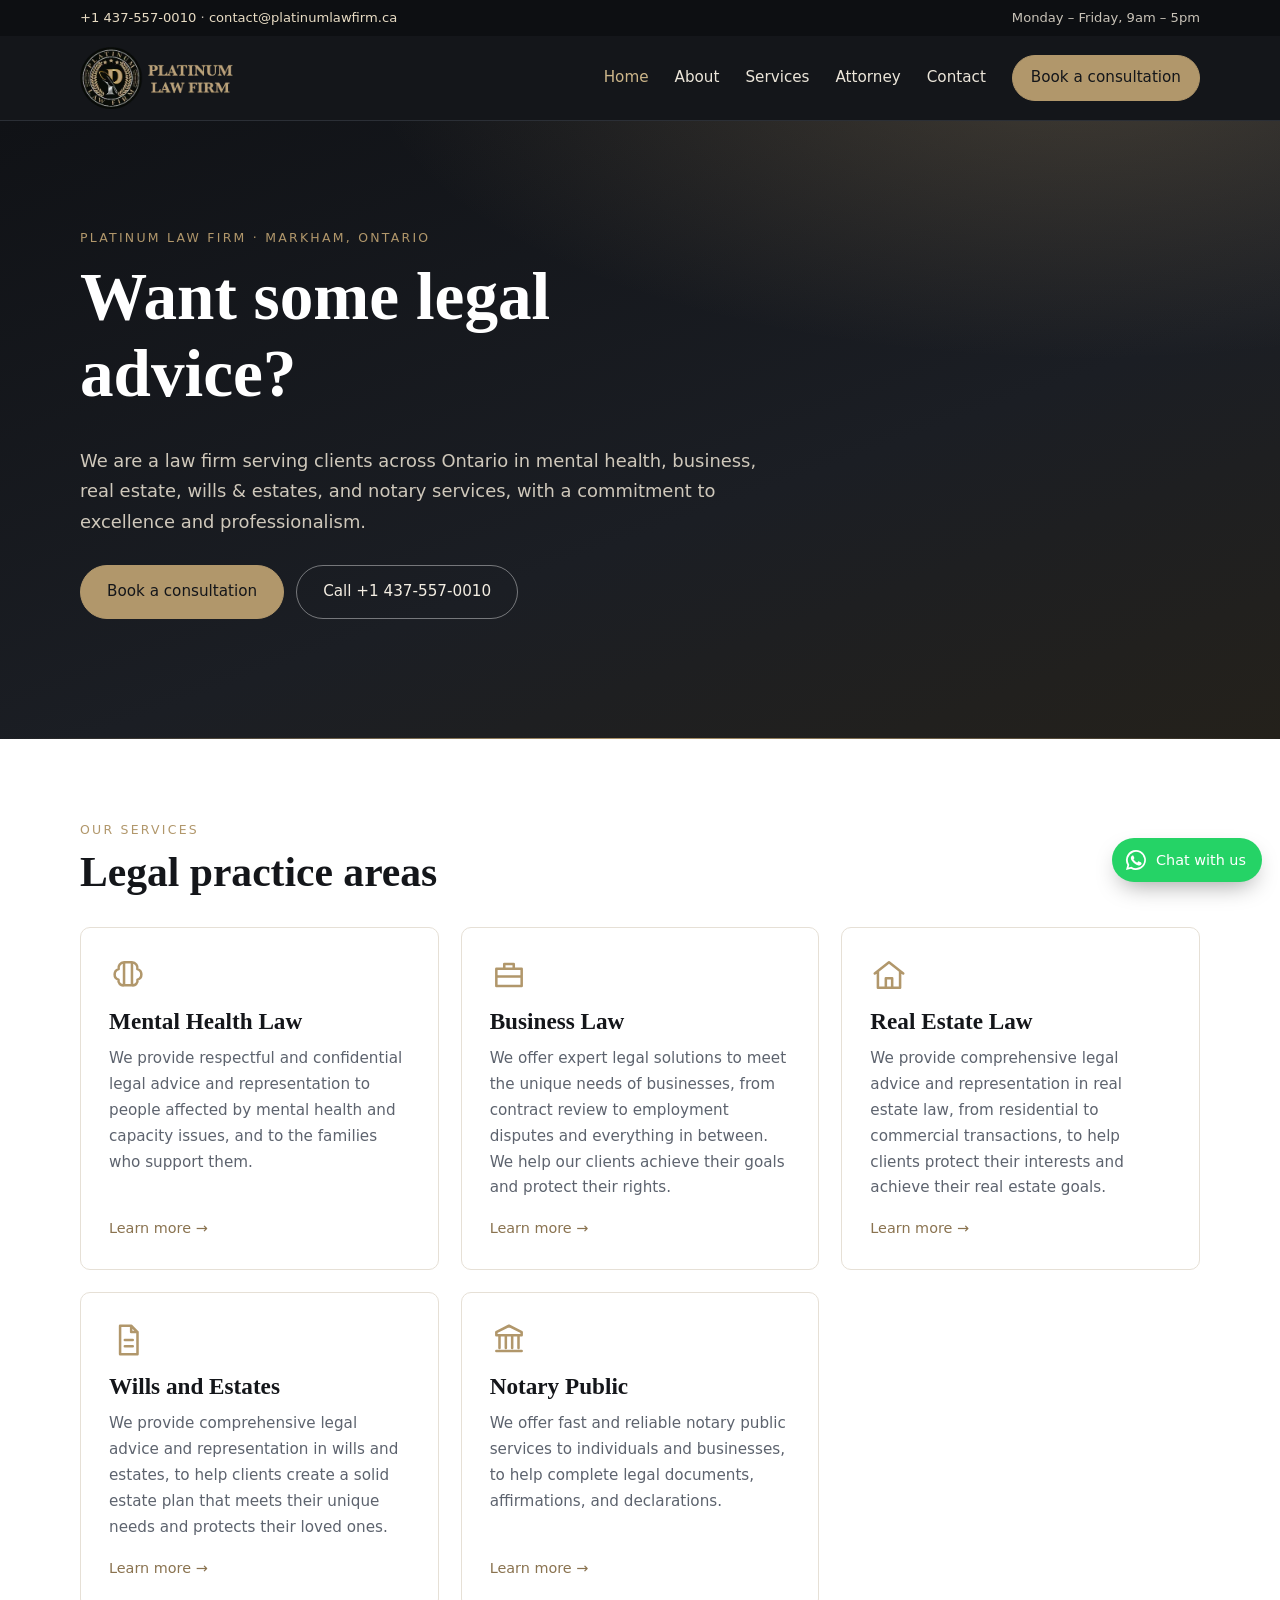
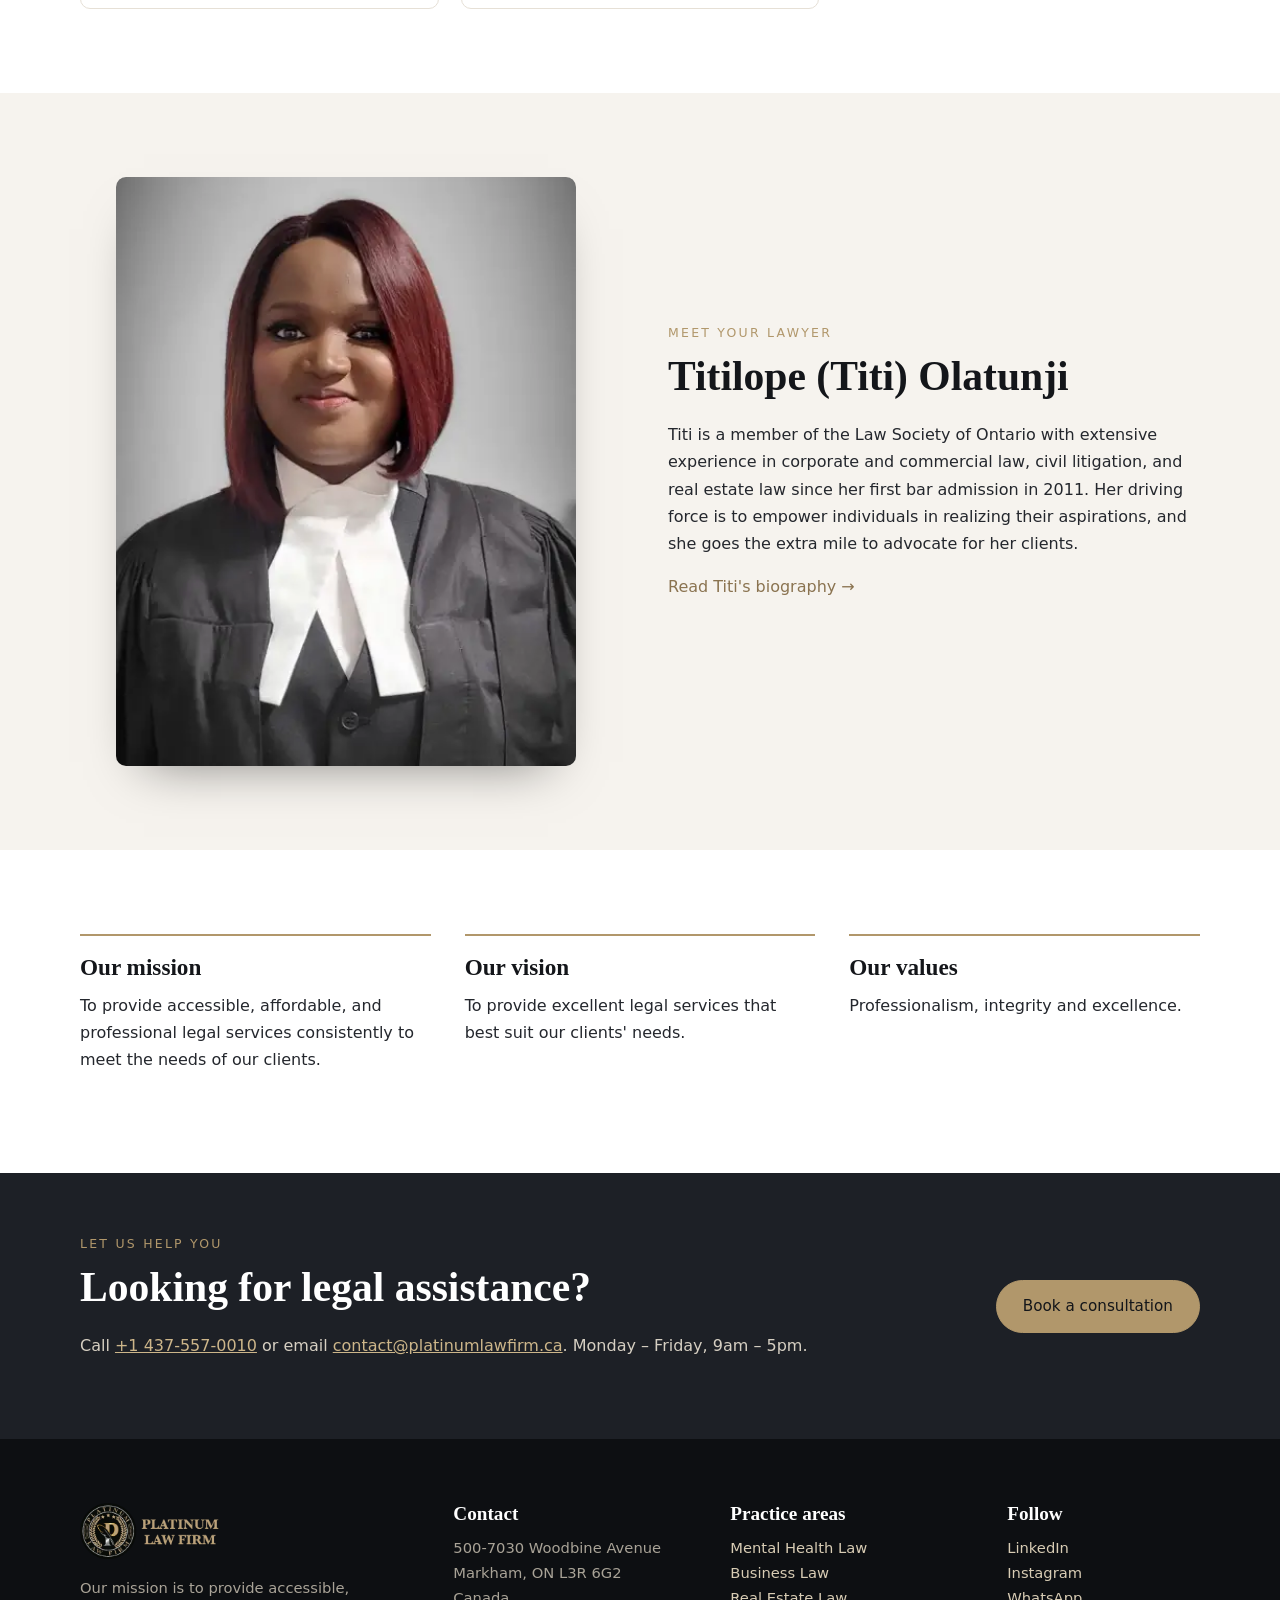
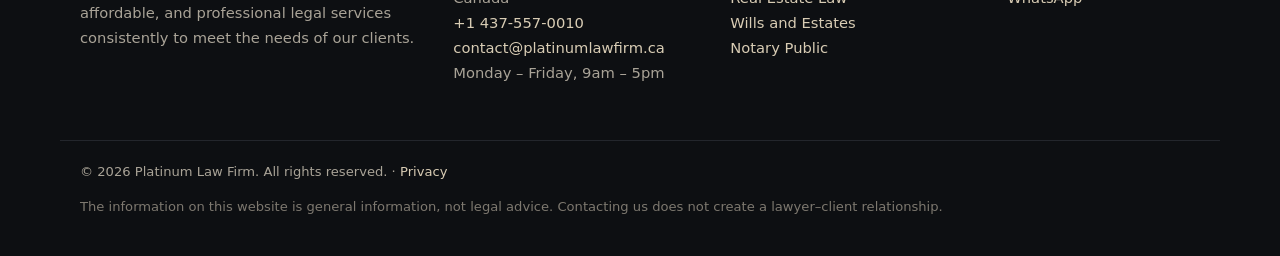
==== index.html @ 1e7d0962 "Update the firm's address to 500-7030 Woodbine Avenue, Markham ON L3R 6G2 Co-Authored-By: Claude Opu" ====
<!doctype html>
<html lang="en">
<head>
<meta charset="utf-8">
<meta name="viewport" content="width=device-width, initial-scale=1">
<meta http-equiv="Content-Security-Policy" content="default-src 'self'; img-src 'self' data:; style-src 'self' https://fonts.googleapis.com; font-src https://fonts.gstatic.com; script-src 'self'; frame-src 'none'; object-src 'none'; base-uri 'self'; form-action 'none'">
<meta name="referrer" content="strict-origin-when-cross-origin">
<title>Platinum Law Firm | Lawyers in Markham, Ontario</title>
<meta name="description" content="Platinum Law Firm in Markham, Ontario: mental health, business, real estate, wills and estates, and notary public services. Book a consultation.">
<link rel="canonical" href="https://www.platinumlawfirm.ca/">
<meta property="og:title" content="Platinum Law Firm | Lawyers in Markham, Ontario">
<meta property="og:description" content="Platinum Law Firm in Markham, Ontario: mental health, business, real estate, wills and estates, and notary public services. Book a consultation.">
<meta property="og:type" content="website">
<meta property="og:url" content="https://www.platinumlawfirm.ca/">
<link rel="icon" href="/assets/img/icon.png">
<link rel="preconnect" href="https://fonts.googleapis.com">
<link rel="preconnect" href="https://fonts.gstatic.com" crossorigin>
<link rel="stylesheet" href="https://fonts.googleapis.com/css2?family=Cormorant+Garamond:wght@500;600&family=Poppins:wght@300;400;500;600&display=swap">
<link rel="stylesheet" href="/css/styles.css">
<script type="application/ld+json">{"@context":"https://schema.org","@type":"LegalService","name":"Platinum Law Firm","url":"https://www.platinumlawfirm.ca/","telephone":"+14375570010","email":"contact@platinumlawfirm.ca","address":{"@type":"PostalAddress","streetAddress":"500-7030 Woodbine Avenue","addressLocality":"Markham","addressRegion":"ON","postalCode":"L3R 6G2","addressCountry":"CA"},"openingHours":"Mo-Fr 09:00-17:00","areaServed":"Ontario"}</script>
</head>
<body>
<a class="skip" href="#main">Skip to content</a>
<div class="topbar"><div class="wrap">
  <span><a href="tel:+14375570010">+1 437-557-0010</a> · <a href="mailto:contact@platinumlawfirm.ca">contact@platinumlawfirm.ca</a></span>
  <span class="hide-sm">Monday – Friday, 9am – 5pm</span>
</div></div>
<header class="site-header"><div class="wrap">
  <a class="brand" href="/"><img src="/assets/img/logo.webp" alt="Platinum Law Firm" width="180" height="70"></a>
  <button class="menu-btn" aria-expanded="false" aria-controls="nav">Menu</button>
  <nav id="nav" class="nav"><a href="/" aria-current="page">Home</a><a href="/about/">About</a><a href="/services/">Services</a><a href="/attorney/titilope-olatunji/">Attorney</a><a href="/contact/">Contact</a><a class="btn btn-sm" href="https://platinumlawfirm.cliogrow.com/book" target="_blank" rel="noopener noreferrer">Book a consultation</a></nav>
</div></header>
<main id="main">
<section class="hero"><div class="wrap"><p class="eyebrow">Platinum Law Firm · Markham, Ontario</p><h1>Want some legal advice?</h1><p class="lead">We are a law firm serving clients across Ontario in mental health, business, real estate, wills &amp; estates, and notary services, with a commitment to excellence and professionalism.</p><div class="hero-actions"><a class="btn" href="https://platinumlawfirm.cliogrow.com/book" target="_blank" rel="noopener noreferrer">Book a consultation</a><a class="btn btn-ghost" href="tel:+14375570010">Call +1 437-557-0010</a></div></div></section><section class="section"><div class="wrap"><p class="eyebrow">Our services</p><h2>Legal practice areas</h2><div class="cards"><a class="card" href="/mental-health-law/"><svg class="icon" viewBox="0 0 24 24" aria-hidden="true" fill="none" stroke="currentColor" stroke-width="1.6" stroke-linecap="round" stroke-linejoin="round"><path d="M9.5 4a3.5 3.5 0 0 0-3.4 4.3A3.5 3.5 0 0 0 6 15a3 3 0 0 0 3.5 3.5V4ZM14.5 4a3.5 3.5 0 0 1 3.4 4.3A3.5 3.5 0 0 1 18 15a3 3 0 0 1-3.5 3.5V4ZM9.5 4h5M9.5 18.5h5"/></svg><h3>Mental Health Law</h3><p>We provide respectful and confidential legal advice and representation to people affected by mental health and capacity issues, and to the families who support them.</p><span class="more">Learn more →</span></a><a class="card" href="/business-law/"><svg class="icon" viewBox="0 0 24 24" aria-hidden="true" fill="none" stroke="currentColor" stroke-width="1.6" stroke-linecap="round" stroke-linejoin="round"><path d="M4 8h16v11H4zM9 8V5h6v3M4 13h16"/></svg><h3>Business Law</h3><p>We offer expert legal solutions to meet the unique needs of businesses, from contract review to employment disputes and everything in between. We help our clients achieve their goals and protect their rights.</p><span class="more">Learn more →</span></a><a class="card" href="/real-estate-law/"><svg class="icon" viewBox="0 0 24 24" aria-hidden="true" fill="none" stroke="currentColor" stroke-width="1.6" stroke-linecap="round" stroke-linejoin="round"><path d="M3 11 12 4l9 7M5 10v10h14V10M10 20v-6h4v6"/></svg><h3>Real Estate Law</h3><p>We provide comprehensive legal advice and representation in real estate law, from residential to commercial transactions, to help clients protect their interests and achieve their real estate goals.</p><span class="more">Learn more →</span></a><a class="card" href="/wills-and-estates/"><svg class="icon" viewBox="0 0 24 24" aria-hidden="true" fill="none" stroke="currentColor" stroke-width="1.6" stroke-linecap="round" stroke-linejoin="round"><path d="M7 3h7l4 4v14H7zM14 3v4h4M10 12h5M10 16h5"/></svg><h3>Wills and Estates</h3><p>We provide comprehensive legal advice and representation in wills and estates, to help clients create a solid estate plan that meets their unique needs and protects their loved ones.</p><span class="more">Learn more →</span></a><a class="card" href="/notary-public/"><svg class="icon" viewBox="0 0 24 24" aria-hidden="true" fill="none" stroke="currentColor" stroke-width="1.6" stroke-linecap="round" stroke-linejoin="round"><path d="M12 3 4 7v2h16V7l-8-4ZM6 9v8M10 9v8M14 9v8M18 9v8M4 19h16"/></svg><h3>Notary Public</h3><p>We offer fast and reliable notary public services to individuals and businesses, to help complete legal documents, affirmations, and declarations.</p><span class="more">Learn more →</span></a></div></div></section><section class="section alt"><div class="wrap split">
  <img class="portrait" src="/assets/img/titi.webp" alt="Titilope Olatunji, lawyer" width="440" height="563" loading="lazy">
  <div><p class="eyebrow">Meet your lawyer</p><h2>Titilope (Titi) Olatunji</h2>
  <p>Titi is a member of the Law Society of Ontario with extensive experience in corporate and commercial law, civil litigation, and real estate law since her first bar admission in 2011. Her driving force is to empower individuals in realizing their aspirations, and she goes the extra mile to advocate for her clients.</p>
  <p><a class="link" href="/attorney/titilope-olatunji/">Read Titi's biography →</a></p></div>
</div></section>
<section class="section"><div class="wrap values">
  <div><h3>Our mission</h3><p>To provide accessible, affordable, and professional legal services consistently to meet the needs of our clients.</p></div>
  <div><h3>Our vision</h3><p>To provide excellent legal services that best suit our clients' needs.</p></div>
  <div><h3>Our values</h3><p>Professionalism, integrity and excellence.</p></div>
</div></section>
<section class="cta"><div class="wrap cta-inner">
  <div><p class="eyebrow">Let us help you</p><h2>Looking for legal assistance?</h2>
  <p>Call <a href="tel:+14375570010">+1 437-557-0010</a> or email <a href="mailto:contact@platinumlawfirm.ca">contact@platinumlawfirm.ca</a>. Monday – Friday, 9am – 5pm.</p></div>
  <a class="btn" href="https://platinumlawfirm.cliogrow.com/book" target="_blank" rel="noopener noreferrer">Book a consultation</a>
</div></section>
</main>
<footer class="site-footer"><div class="wrap footer-grid">
  <div><img src="/assets/img/logo.webp" alt="Platinum Law Firm" width="160" height="62" loading="lazy">
  <p>Our mission is to provide accessible, affordable, and professional legal services consistently to meet the needs of our clients.</p></div>
  <div><h3>Contact</h3><address>500-7030 Woodbine Avenue<br>Markham, ON L3R 6G2<br>Canada</address>
  <p><a href="tel:+14375570010">+1 437-557-0010</a><br><a href="mailto:contact@platinumlawfirm.ca">contact@platinumlawfirm.ca</a><br>Monday – Friday, 9am – 5pm</p></div>
  <div><h3>Practice areas</h3><ul><li><a href="/mental-health-law/">Mental Health Law</a></li><li><a href="/business-law/">Business Law</a></li><li><a href="/real-estate-law/">Real Estate Law</a></li><li><a href="/wills-and-estates/">Wills and Estates</a></li><li><a href="/notary-public/">Notary Public</a></li></ul></div>
  <div><h3>Follow</h3><ul><li><a href="https://www.linkedin.com/in/titi-olatunji-b4676b242/" target="_blank" rel="noopener noreferrer">LinkedIn</a></li><li><a href="https://www.instagram.com/platinum_law_firm/" target="_blank" rel="noopener noreferrer">Instagram</a></li><li><a href="https://wa.me/14375570010" target="_blank" rel="noopener noreferrer">WhatsApp</a></li></ul></div>
</div>
<div class="wrap legal"><p>© <span id="yr">2026</span> Platinum Law Firm. All rights reserved. · <a href="/privacy/">Privacy</a></p>
<p class="disclaimer">The information on this website is general information, not legal advice. Contacting us does not create a lawyer–client relationship.</p></div>
</footer>
<a class="wa" href="https://wa.me/14375570010" target="_blank" rel="noopener noreferrer" aria-label="Chat with us on WhatsApp"><svg viewBox="0 0 24 24" aria-hidden="true"><path fill="currentColor" d="M12 2a10 10 0 0 0-8.6 15.1L2 22l5-1.3A10 10 0 1 0 12 2Zm0 18.2a8.2 8.2 0 0 1-4.2-1.2l-.3-.2-3 .8.8-2.9-.2-.3A8.2 8.2 0 1 1 12 20.2Zm4.5-6.1c-.2-.1-1.5-.7-1.7-.8s-.4-.1-.6.1-.7.8-.8 1-.3.2-.5.1a6.7 6.7 0 0 1-3.3-2.9c-.3-.4.2-.4.7-1.4a.5.5 0 0 0 0-.4l-.8-1.8c-.2-.5-.4-.4-.6-.4h-.5a1 1 0 0 0-.7.3 3 3 0 0 0-.9 2.2 5.2 5.2 0 0 0 1.1 2.7 11.8 11.8 0 0 0 4.5 4c1.7.7 2.3.8 3.2.6a2.7 2.7 0 0 0 1.8-1.2 2.2 2.2 0 0 0 .1-1.3c0-.1-.2-.2-.5-.3Z"/></svg><span>Chat with us</span></a>
<script src="/js/site.js" defer></script>
</body>
</html>
---- css/styles.css ----
:root{
  --ink:#14161a; --ink-2:#1d2026; --ink-3:#2a2e36;
  --gold:#b1976b; --gold-2:#cdb68a; --gold-dark:#8a7350;
  --paper:#ffffff; --paper-2:#f6f3ee; --text:#24272d; --muted:#5d636e; --line:#e6e0d6;
  --serif:"Cormorant Garamond", Georgia, "Times New Roman", serif;
  --sans:Poppins, system-ui, -apple-system, "Segoe UI", Roboto, Arial, sans-serif;
  --radius:10px; --wrap:1160px;
}
*{box-sizing:border-box}
html{scroll-behavior:smooth}
body{margin:0;background:var(--paper);color:var(--text);font:400 16px/1.7 var(--sans);-webkit-font-smoothing:antialiased}
img{max-width:100%;height:auto;display:block}
a{color:var(--gold-dark)}
a:hover{color:var(--ink)}
h1,h2,h3{font-family:var(--serif);font-weight:600;line-height:1.15;color:var(--ink);margin:0 0 .5em}
h1{font-size:clamp(2.4rem,6vw,4.2rem)}
h2{font-size:clamp(1.8rem,3.6vw,2.6rem)}
h3{font-size:1.45rem}
p{margin:0 0 1em}
.wrap{max-width:var(--wrap);margin:0 auto;padding:0 20px}
.skip{position:absolute;left:-999px;top:0;background:var(--gold);color:var(--ink);padding:8px 14px;z-index:100}
.skip:focus{left:8px}
.eyebrow{font:500 .78rem/1.2 var(--sans);letter-spacing:.18em;text-transform:uppercase;color:var(--gold);margin-bottom:.9em}

/* Top bar + header */
.topbar{background:#0d0f12;color:#c9c3b8;font-size:.82rem}
.topbar .wrap{display:flex;justify-content:space-between;gap:12px;padding-top:7px;padding-bottom:7px}
.topbar a{color:#e8dcc4;text-decoration:none}
.site-header{background:var(--ink);position:sticky;top:0;z-index:50;border-bottom:1px solid #2b2f36}
.site-header .wrap{display:flex;align-items:center;justify-content:space-between;min-height:84px;gap:20px}
.brand img{height:62px;width:auto}
.nav{display:flex;align-items:center;gap:26px}
.nav a{color:#ece6da;text-decoration:none;font-size:.95rem;font-weight:400}
.nav a:hover,.nav a[aria-current=page]{color:var(--gold-2)}
.menu-btn{display:none;background:none;border:1px solid #555;color:#eee;border-radius:6px;padding:8px 14px;font:inherit;cursor:pointer}

/* Buttons */
.btn{display:inline-block;background:var(--gold);color:var(--ink)!important;text-decoration:none;font-weight:500;font-size:.95rem;
  padding:13px 26px;border-radius:999px;border:1px solid var(--gold);transition:background .2s,transform .2s}
.btn:hover{background:var(--gold-2);transform:translateY(-1px)}
.btn-sm{padding:9px 18px;font-size:.88rem}
.btn-ghost{background:transparent;color:#f3ede2!important;border-color:rgba(255,255,255,.4)}
.btn-ghost:hover{background:rgba(255,255,255,.08)}
.btn-ghost-dark{background:transparent;border-color:var(--ink);margin-left:8px}
.link{font-weight:500;text-decoration:none}

/* Hero */
.hero{background:
  radial-gradient(1200px 500px at 85% -10%,rgba(177,151,107,.28),transparent 60%),
  linear-gradient(160deg,#101216 0%,#1b1e24 60%,#24211b 100%);color:#e9e3d8;padding:110px 0 120px;position:relative;overflow:hidden}
.hero:after{content:"";position:absolute;inset:auto 0 0 0;height:1px;background:linear-gradient(90deg,transparent,var(--gold),transparent)}
.hero h1{color:#fff;max-width:14ch}
.hero .lead{font-size:1.12rem;max-width:60ch;color:#cfc8bb;font-weight:300}
.hero-actions{display:flex;flex-wrap:wrap;gap:12px;margin-top:28px}
.hero-sm{padding:72px 0 76px}
.hero-sm h1{font-size:clamp(2.1rem,5vw,3.4rem);max-width:none}

/* Sections */
.section{padding:84px 0}
.section.alt{background:var(--paper-2)}
.cards{display:grid;grid-template-columns:repeat(auto-fill,minmax(300px,1fr));gap:22px;margin-top:30px}
.card{display:flex;flex-direction:column;background:#fff;border:1px solid var(--line);border-radius:var(--radius);padding:28px;text-decoration:none;color:var(--text);
  transition:border-color .2s,box-shadow .2s,transform .2s}
.card:hover{border-color:var(--gold);box-shadow:0 14px 30px -18px rgba(20,22,26,.35);transform:translateY(-2px);color:var(--text)}
.card p{color:var(--muted);font-size:.95rem;flex:1}
.card .more{color:var(--gold-dark);font-weight:500;font-size:.9rem}
.icon{width:38px;height:38px;color:var(--gold);margin-bottom:14px}
.split{display:grid;grid-template-columns:1fr 1fr;gap:56px;align-items:center}
.portrait{border-radius:var(--radius);box-shadow:0 24px 50px -28px rgba(0,0,0,.5);width:100%;max-width:460px;justify-self:center}
.values{display:grid;grid-template-columns:repeat(auto-fit,minmax(240px,1fr));gap:34px}
.values > div{border-top:2px solid var(--gold);padding-top:18px}
.prose p{color:var(--text)}
.narrow{max-width:760px}
.with-aside{display:grid;grid-template-columns:minmax(0,1fr) 320px;gap:56px;align-items:start}
.checks{list-style:none;padding:0;margin:0 0 28px;display:grid;gap:10px}
.checks li{position:relative;padding-left:30px}
.checks li:before{content:"";position:absolute;left:0;top:.55em;width:16px;height:9px;border-left:2px solid var(--gold);border-bottom:2px solid var(--gold);transform:rotate(-45deg)}
.aside{position:sticky;top:110px}
.aside ul{list-style:none;padding:0;margin:0 0 28px;border:1px solid var(--line);border-radius:var(--radius);overflow:hidden}
.aside li a{display:block;padding:12px 18px;border-bottom:1px solid var(--line);text-decoration:none;color:var(--text)}
.aside li:last-child a{border-bottom:0}
.aside li a:hover,.aside li a[aria-current=page]{background:var(--ink);color:var(--gold-2)}
.aside-box{background:var(--ink);color:#d9d2c4;border-radius:var(--radius);padding:24px}
.aside-box h3{color:#fff}
.aside-box a{color:var(--gold-2)}
.note{background:var(--paper-2);border-left:3px solid var(--gold);padding:14px 18px;border-radius:4px;color:var(--muted);font-size:.95rem}
address{font-style:normal}

/* Contact */
.contact-grid{display:grid;grid-template-columns:repeat(auto-fit,minmax(220px,1fr));gap:18px;margin-bottom:60px}
.contact-card{background:var(--ink);color:#ddd5c6;text-decoration:none;border-radius:var(--radius);padding:26px;transition:transform .2s}
.contact-card:hover{transform:translateY(-2px);color:#fff}
.contact-card h3{color:var(--gold-2);margin-bottom:.2em}
.contact-card p{margin:0;word-break:break-word}
.contact-more{align-items:start}

/* CTA + footer */
.cta{background:var(--ink-2);color:#d6cfc2;padding:64px 0}
.cta-inner{display:flex;align-items:center;justify-content:space-between;gap:30px;flex-wrap:wrap}
.cta h2{color:#fff}
.cta a:not(.btn){color:var(--gold-2)}
.site-footer{background:#0d0f12;color:#a9a397;padding:64px 0 24px;font-size:.92rem}
.footer-grid{display:grid;grid-template-columns:1.4fr 1fr 1fr .8fr;gap:36px}
.site-footer h3{color:#fff;font-size:1.2rem}
.site-footer img{height:56px;width:auto;margin-bottom:16px}
.site-footer ul{list-style:none;padding:0;margin:0}
.site-footer a{color:#d8ccb4;text-decoration:none}
.site-footer a:hover{color:var(--gold-2)}
.legal{border-top:1px solid #23262c;margin-top:40px;padding-top:20px;font-size:.82rem}
.disclaimer{color:#7d786f}

/* WhatsApp button */
.wa{position:fixed;right:18px;bottom:18px;z-index:60;display:flex;align-items:center;gap:8px;background:#25d366;color:#fff;text-decoration:none;
  border-radius:999px;padding:10px 16px 10px 12px;box-shadow:0 10px 24px -8px rgba(0,0,0,.4);font-size:.9rem;font-weight:500}
.wa svg{width:24px;height:24px}
.wa:hover{color:#fff;filter:brightness(1.05)}

:focus-visible{outline:3px solid var(--gold);outline-offset:2px}

@media (max-width:960px){
  .menu-btn{display:block}
  .nav{display:none;position:absolute;left:0;right:0;top:100%;background:var(--ink);flex-direction:column;align-items:flex-start;padding:16px 20px 22px;gap:14px;border-bottom:1px solid #2b2f36}
  .nav.open{display:flex}
  .split,.with-aside{grid-template-columns:1fr;gap:36px}
  .aside{position:static}
  .footer-grid{grid-template-columns:1fr 1fr}
}
@media (max-width:600px){
  .hide-sm{display:none}
  .section{padding:60px 0}
  .hero{padding:72px 0 80px}
  .footer-grid{grid-template-columns:1fr}
  .wa span{display:none}
  .wa{padding:12px}
  .cards{grid-template-columns:1fr}
  .btn-ghost-dark{margin:10px 0 0}
}
@media (prefers-reduced-motion:reduce){*{transition:none!important;scroll-behavior:auto!important}}
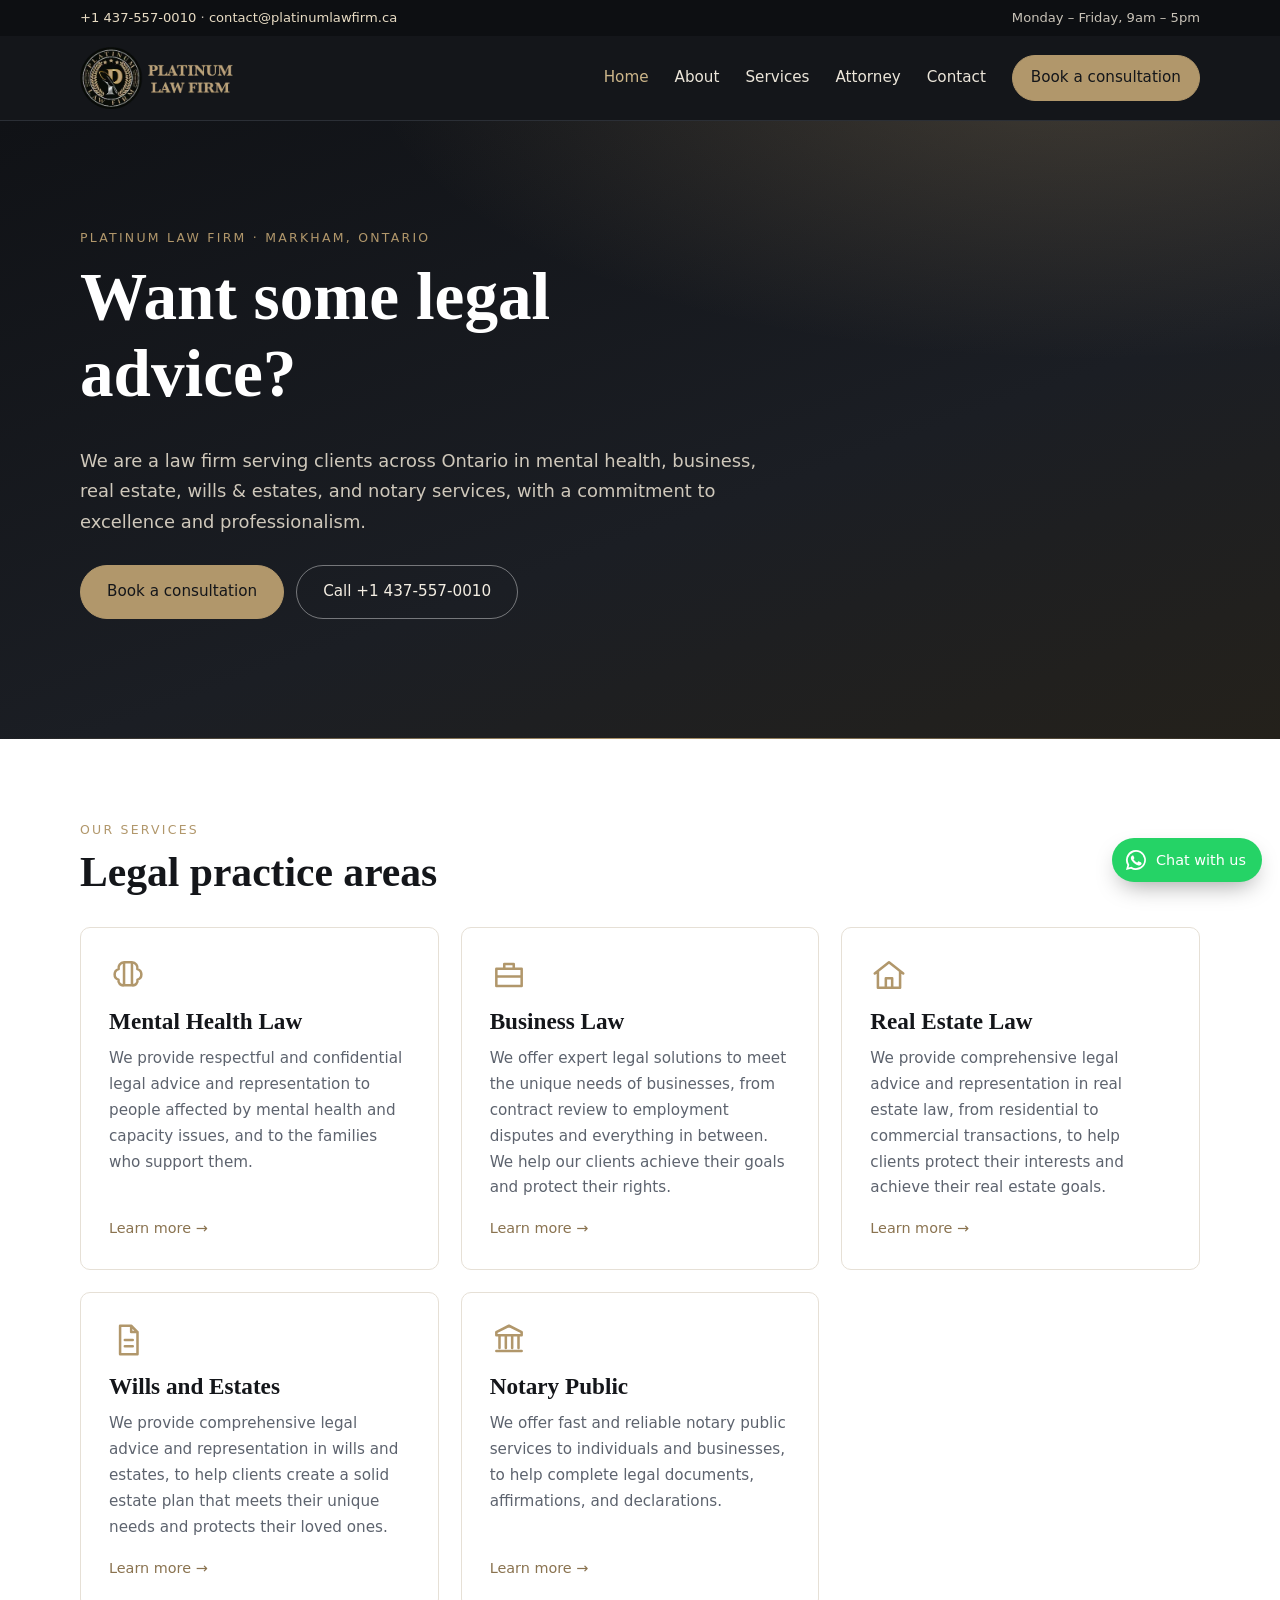
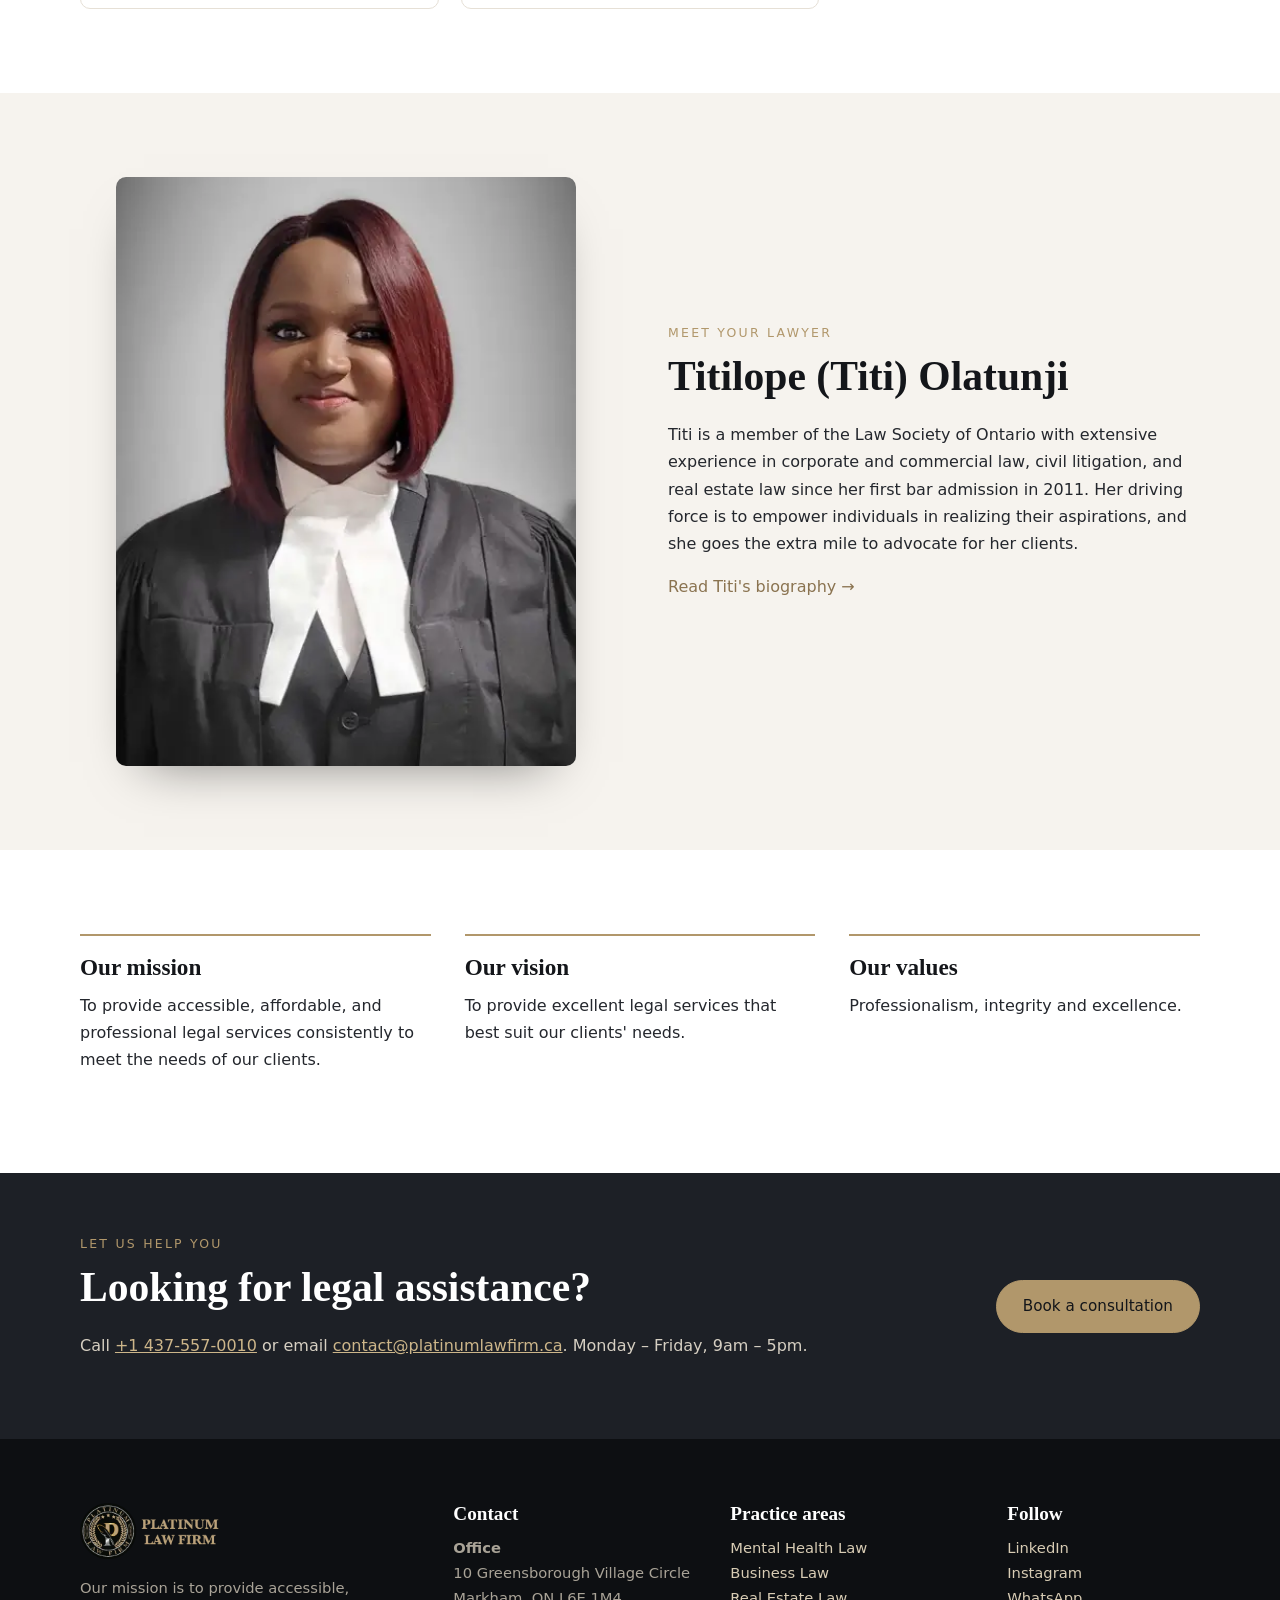
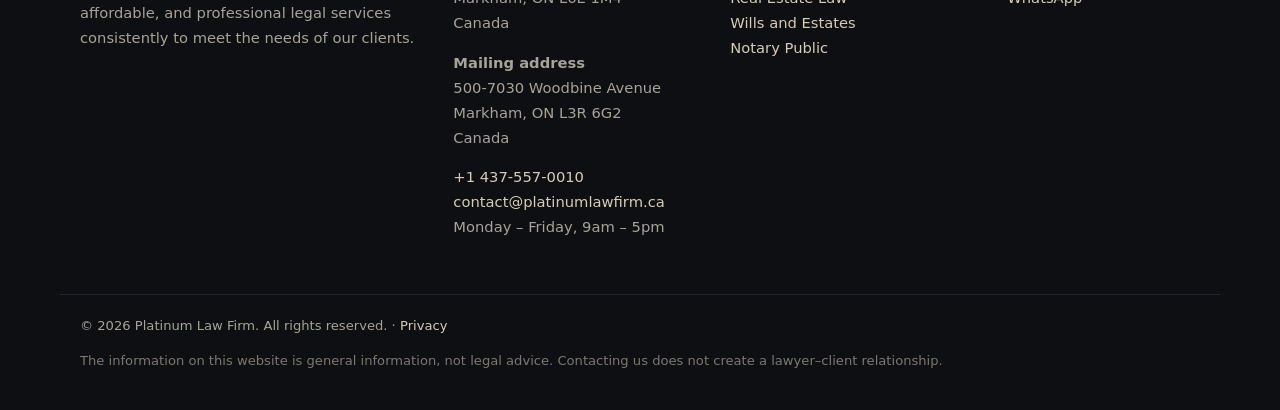
==== commit 28defad3: "Restore Greensborough office address and add Woodbine Avenue as mailing address Co-Authored-By: Clau" ====
--- a/index.html
+++ b/index.html
@@ -17,7 +17,7 @@
 <link rel="preconnect" href="https://fonts.gstatic.com" crossorigin>
 <link rel="stylesheet" href="https://fonts.googleapis.com/css2?family=Cormorant+Garamond:wght@500;600&family=Poppins:wght@300;400;500;600&display=swap">
 <link rel="stylesheet" href="/css/styles.css">
-<script type="application/ld+json">{"@context":"https://schema.org","@type":"LegalService","name":"Platinum Law Firm","url":"https://www.platinumlawfirm.ca/","telephone":"+14375570010","email":"contact@platinumlawfirm.ca","address":{"@type":"PostalAddress","streetAddress":"500-7030 Woodbine Avenue","addressLocality":"Markham","addressRegion":"ON","postalCode":"L3R 6G2","addressCountry":"CA"},"openingHours":"Mo-Fr 09:00-17:00","areaServed":"Ontario"}</script>
+<script type="application/ld+json">{"@context":"https://schema.org","@type":"LegalService","name":"Platinum Law Firm","url":"https://www.platinumlawfirm.ca/","telephone":"+14375570010","email":"contact@platinumlawfirm.ca","address":{"@type":"PostalAddress","streetAddress":"10 Greensborough Village Circle","addressLocality":"Markham","addressRegion":"ON","postalCode":"L6E 1M4","addressCountry":"CA"},"openingHours":"Mo-Fr 09:00-17:00","areaServed":"Ontario"}</script>
 </head>
 <body>
 <a class="skip" href="#main">Skip to content</a>
@@ -51,7 +51,8 @@
 <footer class="site-footer"><div class="wrap footer-grid">
   <div><img src="/assets/img/logo.webp" alt="Platinum Law Firm" width="160" height="62" loading="lazy">
   <p>Our mission is to provide accessible, affordable, and professional legal services consistently to meet the needs of our clients.</p></div>
-  <div><h3>Contact</h3><address>500-7030 Woodbine Avenue<br>Markham, ON L3R 6G2<br>Canada</address>
+  <div><h3>Contact</h3><address><strong>Office</strong><br>10 Greensborough Village Circle<br>Markham, ON L6E 1M4<br>Canada</address>
+  <address><strong>Mailing address</strong><br>500-7030 Woodbine Avenue<br>Markham, ON L3R 6G2<br>Canada</address>
   <p><a href="tel:+14375570010">+1 437-557-0010</a><br><a href="mailto:contact@platinumlawfirm.ca">contact@platinumlawfirm.ca</a><br>Monday – Friday, 9am – 5pm</p></div>
   <div><h3>Practice areas</h3><ul><li><a href="/mental-health-law/">Mental Health Law</a></li><li><a href="/business-law/">Business Law</a></li><li><a href="/real-estate-law/">Real Estate Law</a></li><li><a href="/wills-and-estates/">Wills and Estates</a></li><li><a href="/notary-public/">Notary Public</a></li></ul></div>
   <div><h3>Follow</h3><ul><li><a href="https://www.linkedin.com/in/titi-olatunji-b4676b242/" target="_blank" rel="noopener noreferrer">LinkedIn</a></li><li><a href="https://www.instagram.com/platinum_law_firm/" target="_blank" rel="noopener noreferrer">Instagram</a></li><li><a href="https://wa.me/14375570010" target="_blank" rel="noopener noreferrer">WhatsApp</a></li></ul></div>
--- a/css/styles.css
+++ b/css/styles.css
@@ -136,3 +136,8 @@
   .btn-ghost-dark{margin:10px 0 0}
 }
 @media (prefers-reduced-motion:reduce){*{transition:none!important;scroll-behavior:auto!important}}
+
+/* office + mailing addresses */
+address + address{margin-top:.9rem}
+.contact-more address + p + p + h2{margin-top:1.6rem}
+.site-footer address + p{margin-top:.9rem}
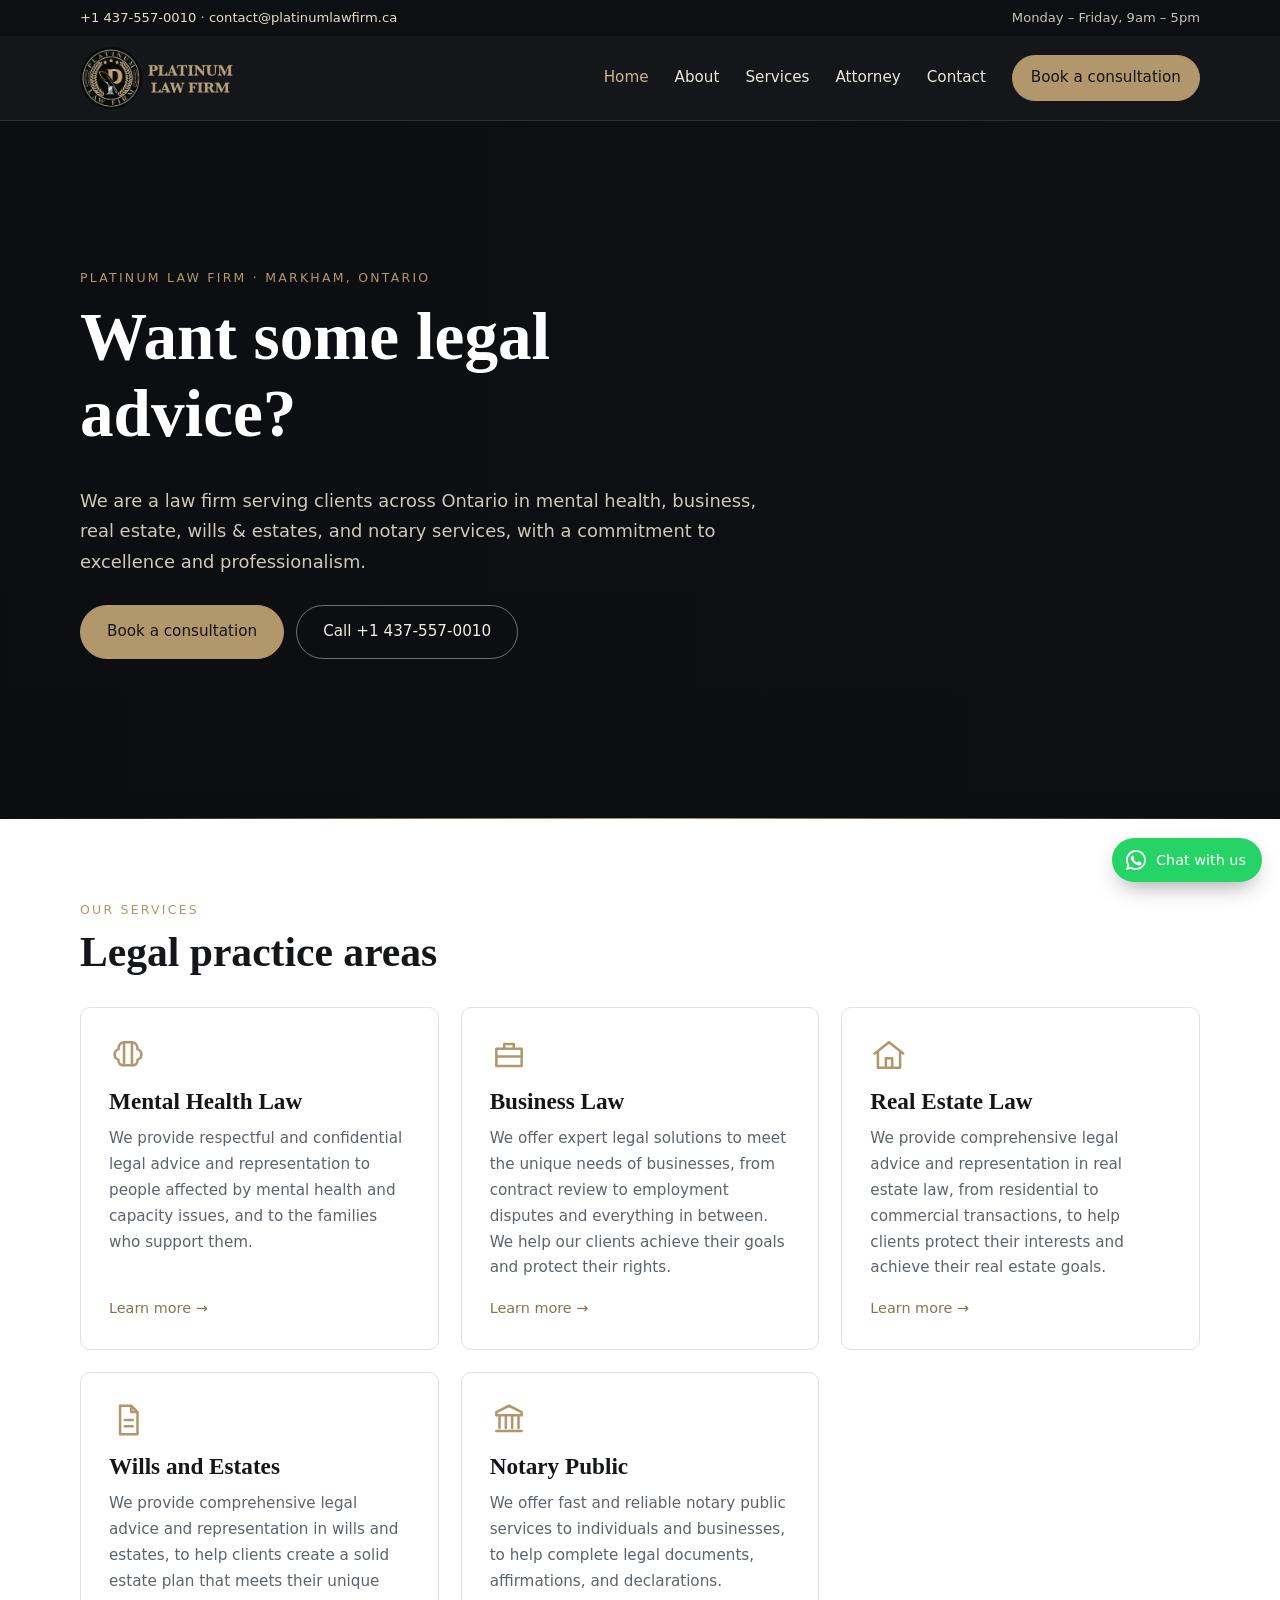
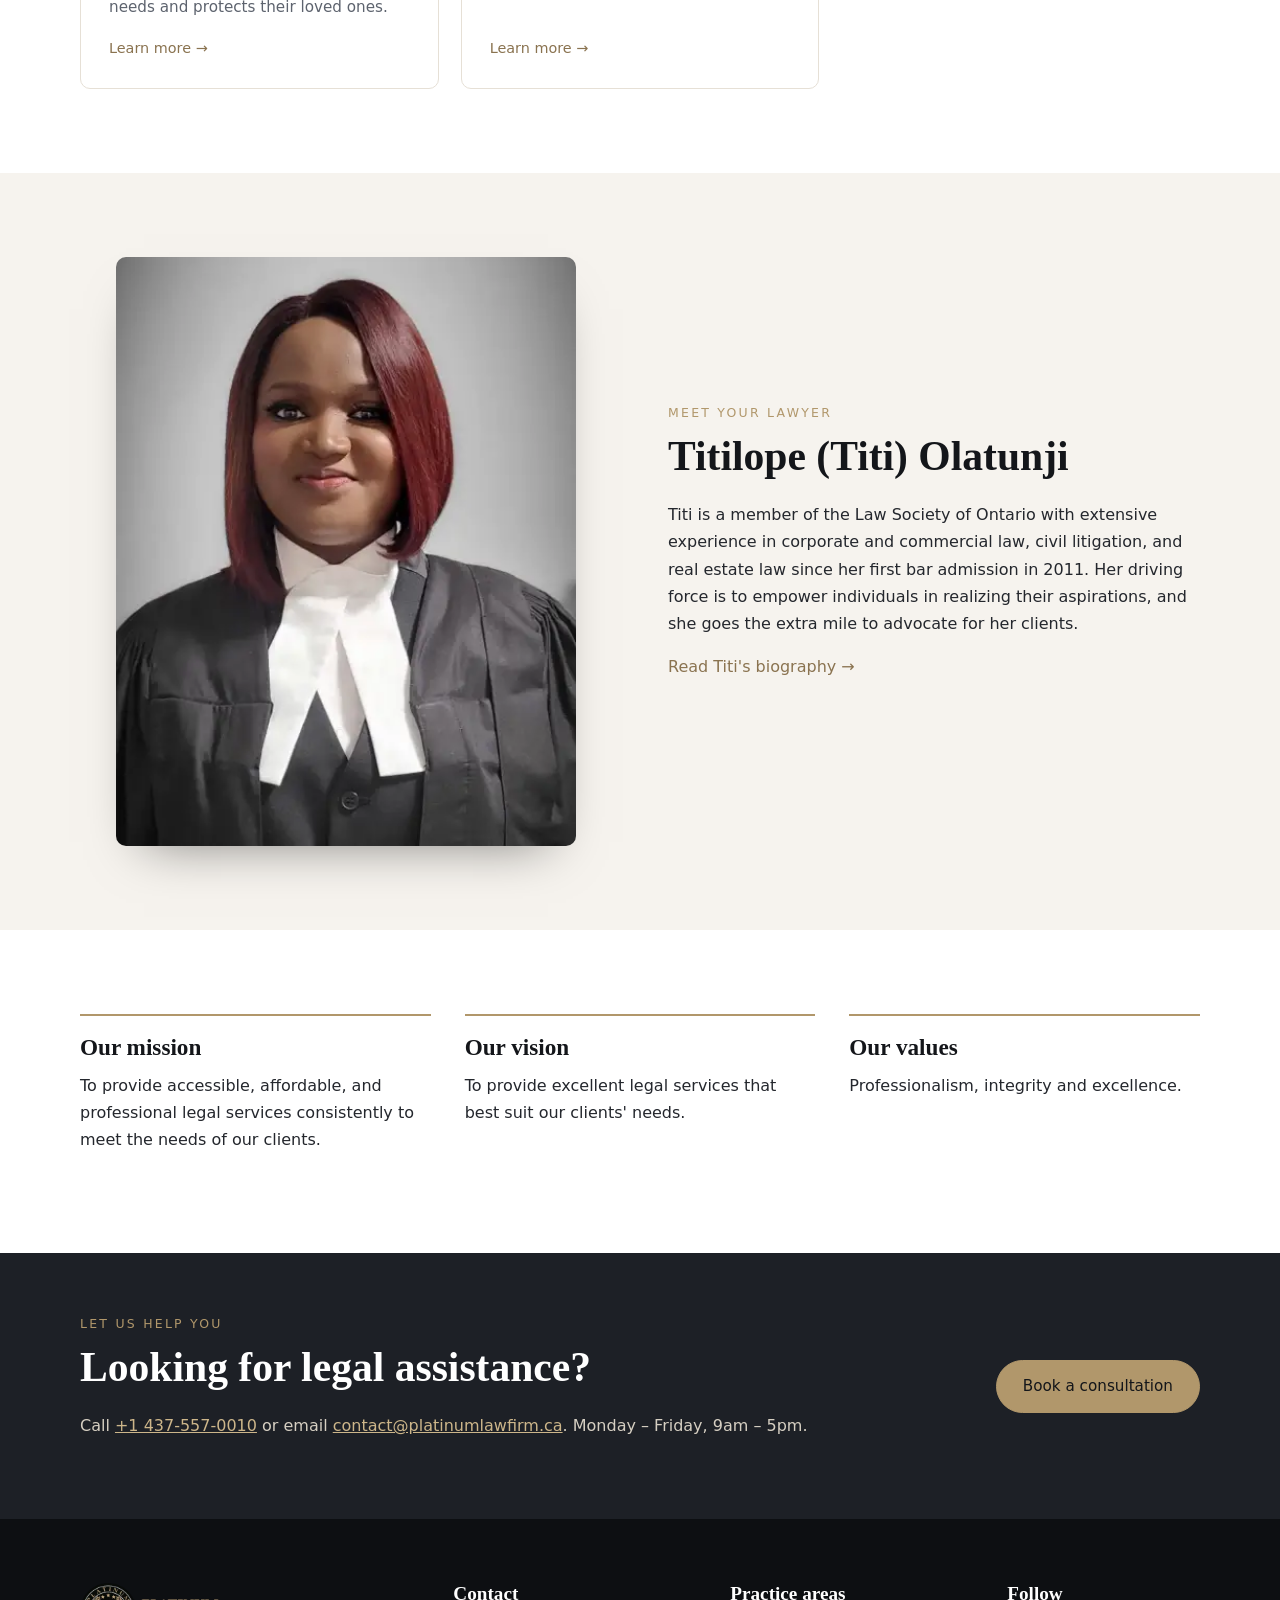
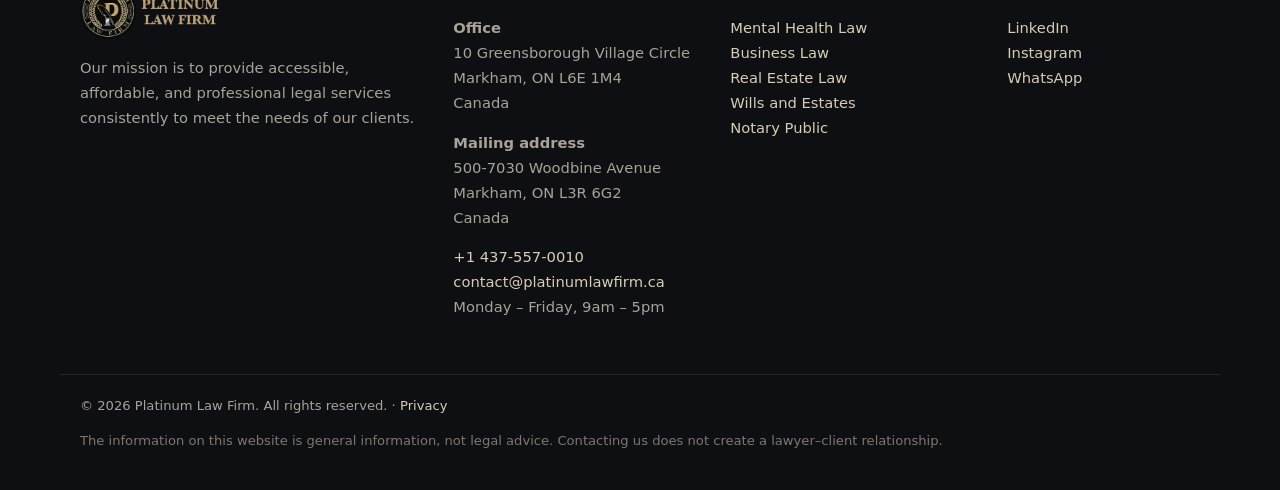
==== commit 21787585: "Add a cinematic law-office background video to the home page hero Uses a free Pexels clip (hotlinked" ====
--- a/index.html
+++ b/index.html
@@ -3,7 +3,7 @@
 <head>
 <meta charset="utf-8">
 <meta name="viewport" content="width=device-width, initial-scale=1">
-<meta http-equiv="Content-Security-Policy" content="default-src 'self'; img-src 'self' data:; style-src 'self' https://fonts.googleapis.com; font-src https://fonts.gstatic.com; script-src 'self'; frame-src 'none'; object-src 'none'; base-uri 'self'; form-action 'none'">
+<meta http-equiv="Content-Security-Policy" content="default-src 'self'; img-src 'self' data: https://images.pexels.com; media-src https://videos.pexels.com; style-src 'self' https://fonts.googleapis.com; font-src https://fonts.gstatic.com; script-src 'self'; frame-src 'none'; object-src 'none'; base-uri 'self'; form-action 'none'">
 <meta name="referrer" content="strict-origin-when-cross-origin">
 <title>Platinum Law Firm | Lawyers in Markham, Ontario</title>
 <meta name="description" content="Platinum Law Firm in Markham, Ontario: mental health, business, real estate, wills and estates, and notary public services. Book a consultation.">
@@ -31,7 +31,7 @@
   <nav id="nav" class="nav"><a href="/" aria-current="page">Home</a><a href="/about/">About</a><a href="/services/">Services</a><a href="/attorney/titilope-olatunji/">Attorney</a><a href="/contact/">Contact</a><a class="btn btn-sm" href="https://platinumlawfirm.cliogrow.com/book" target="_blank" rel="noopener noreferrer">Book a consultation</a></nav>
 </div></header>
 <main id="main">
-<section class="hero"><div class="wrap"><p class="eyebrow">Platinum Law Firm · Markham, Ontario</p><h1>Want some legal advice?</h1><p class="lead">We are a law firm serving clients across Ontario in mental health, business, real estate, wills &amp; estates, and notary services, with a commitment to excellence and professionalism.</p><div class="hero-actions"><a class="btn" href="https://platinumlawfirm.cliogrow.com/book" target="_blank" rel="noopener noreferrer">Book a consultation</a><a class="btn btn-ghost" href="tel:+14375570010">Call +1 437-557-0010</a></div></div></section><section class="section"><div class="wrap"><p class="eyebrow">Our services</p><h2>Legal practice areas</h2><div class="cards"><a class="card" href="/mental-health-law/"><svg class="icon" viewBox="0 0 24 24" aria-hidden="true" fill="none" stroke="currentColor" stroke-width="1.6" stroke-linecap="round" stroke-linejoin="round"><path d="M9.5 4a3.5 3.5 0 0 0-3.4 4.3A3.5 3.5 0 0 0 6 15a3 3 0 0 0 3.5 3.5V4ZM14.5 4a3.5 3.5 0 0 1 3.4 4.3A3.5 3.5 0 0 1 18 15a3 3 0 0 1-3.5 3.5V4ZM9.5 4h5M9.5 18.5h5"/></svg><h3>Mental Health Law</h3><p>We provide respectful and confidential legal advice and representation to people affected by mental health and capacity issues, and to the families who support them.</p><span class="more">Learn more →</span></a><a class="card" href="/business-law/"><svg class="icon" viewBox="0 0 24 24" aria-hidden="true" fill="none" stroke="currentColor" stroke-width="1.6" stroke-linecap="round" stroke-linejoin="round"><path d="M4 8h16v11H4zM9 8V5h6v3M4 13h16"/></svg><h3>Business Law</h3><p>We offer expert legal solutions to meet the unique needs of businesses, from contract review to employment disputes and everything in between. We help our clients achieve their goals and protect their rights.</p><span class="more">Learn more →</span></a><a class="card" href="/real-estate-law/"><svg class="icon" viewBox="0 0 24 24" aria-hidden="true" fill="none" stroke="currentColor" stroke-width="1.6" stroke-linecap="round" stroke-linejoin="round"><path d="M3 11 12 4l9 7M5 10v10h14V10M10 20v-6h4v6"/></svg><h3>Real Estate Law</h3><p>We provide comprehensive legal advice and representation in real estate law, from residential to commercial transactions, to help clients protect their interests and achieve their real estate goals.</p><span class="more">Learn more →</span></a><a class="card" href="/wills-and-estates/"><svg class="icon" viewBox="0 0 24 24" aria-hidden="true" fill="none" stroke="currentColor" stroke-width="1.6" stroke-linecap="round" stroke-linejoin="round"><path d="M7 3h7l4 4v14H7zM14 3v4h4M10 12h5M10 16h5"/></svg><h3>Wills and Estates</h3><p>We provide comprehensive legal advice and representation in wills and estates, to help clients create a solid estate plan that meets their unique needs and protects their loved ones.</p><span class="more">Learn more →</span></a><a class="card" href="/notary-public/"><svg class="icon" viewBox="0 0 24 24" aria-hidden="true" fill="none" stroke="currentColor" stroke-width="1.6" stroke-linecap="round" stroke-linejoin="round"><path d="M12 3 4 7v2h16V7l-8-4ZM6 9v8M10 9v8M14 9v8M18 9v8M4 19h16"/></svg><h3>Notary Public</h3><p>We offer fast and reliable notary public services to individuals and businesses, to help complete legal documents, affirmations, and declarations.</p><span class="more">Learn more →</span></a></div></div></section><section class="section alt"><div class="wrap split">
+<section class="hero hero-has-video"><video class="hero-video" autoplay muted loop playsinline preload="metadata" aria-hidden="true" poster="https://images.pexels.com/videos/6100003/pexels-photo-6100003.jpeg?auto=compress&amp;cs=tinysrgb&amp;w=1600"><source media="(max-width: 700px)" src="https://videos.pexels.com/video-files/6100003/6100003-hd_1366_720_30fps.mp4" type="video/mp4"><source src="https://videos.pexels.com/video-files/6100003/6100003-hd_2048_1080_30fps.mp4" type="video/mp4"></video><div class="hero-shade"></div><div class="wrap"><p class="eyebrow">Platinum Law Firm · Markham, Ontario</p><h1>Want some legal advice?</h1><p class="lead">We are a law firm serving clients across Ontario in mental health, business, real estate, wills &amp; estates, and notary services, with a commitment to excellence and professionalism.</p><div class="hero-actions"><a class="btn" href="https://platinumlawfirm.cliogrow.com/book" target="_blank" rel="noopener noreferrer">Book a consultation</a><a class="btn btn-ghost" href="tel:+14375570010">Call +1 437-557-0010</a></div></div></section><section class="section"><div class="wrap"><p class="eyebrow">Our services</p><h2>Legal practice areas</h2><div class="cards"><a class="card" href="/mental-health-law/"><svg class="icon" viewBox="0 0 24 24" aria-hidden="true" fill="none" stroke="currentColor" stroke-width="1.6" stroke-linecap="round" stroke-linejoin="round"><path d="M9.5 4a3.5 3.5 0 0 0-3.4 4.3A3.5 3.5 0 0 0 6 15a3 3 0 0 0 3.5 3.5V4ZM14.5 4a3.5 3.5 0 0 1 3.4 4.3A3.5 3.5 0 0 1 18 15a3 3 0 0 1-3.5 3.5V4ZM9.5 4h5M9.5 18.5h5"/></svg><h3>Mental Health Law</h3><p>We provide respectful and confidential legal advice and representation to people affected by mental health and capacity issues, and to the families who support them.</p><span class="more">Learn more →</span></a><a class="card" href="/business-law/"><svg class="icon" viewBox="0 0 24 24" aria-hidden="true" fill="none" stroke="currentColor" stroke-width="1.6" stroke-linecap="round" stroke-linejoin="round"><path d="M4 8h16v11H4zM9 8V5h6v3M4 13h16"/></svg><h3>Business Law</h3><p>We offer expert legal solutions to meet the unique needs of businesses, from contract review to employment disputes and everything in between. We help our clients achieve their goals and protect their rights.</p><span class="more">Learn more →</span></a><a class="card" href="/real-estate-law/"><svg class="icon" viewBox="0 0 24 24" aria-hidden="true" fill="none" stroke="currentColor" stroke-width="1.6" stroke-linecap="round" stroke-linejoin="round"><path d="M3 11 12 4l9 7M5 10v10h14V10M10 20v-6h4v6"/></svg><h3>Real Estate Law</h3><p>We provide comprehensive legal advice and representation in real estate law, from residential to commercial transactions, to help clients protect their interests and achieve their real estate goals.</p><span class="more">Learn more →</span></a><a class="card" href="/wills-and-estates/"><svg class="icon" viewBox="0 0 24 24" aria-hidden="true" fill="none" stroke="currentColor" stroke-width="1.6" stroke-linecap="round" stroke-linejoin="round"><path d="M7 3h7l4 4v14H7zM14 3v4h4M10 12h5M10 16h5"/></svg><h3>Wills and Estates</h3><p>We provide comprehensive legal advice and representation in wills and estates, to help clients create a solid estate plan that meets their unique needs and protects their loved ones.</p><span class="more">Learn more →</span></a><a class="card" href="/notary-public/"><svg class="icon" viewBox="0 0 24 24" aria-hidden="true" fill="none" stroke="currentColor" stroke-width="1.6" stroke-linecap="round" stroke-linejoin="round"><path d="M12 3 4 7v2h16V7l-8-4ZM6 9v8M10 9v8M14 9v8M18 9v8M4 19h16"/></svg><h3>Notary Public</h3><p>We offer fast and reliable notary public services to individuals and businesses, to help complete legal documents, affirmations, and declarations.</p><span class="more">Learn more →</span></a></div></div></section><section class="section alt"><div class="wrap split">
   <img class="portrait" src="/assets/img/titi.webp" alt="Titilope Olatunji, lawyer" width="440" height="563" loading="lazy">
   <div><p class="eyebrow">Meet your lawyer</p><h2>Titilope (Titi) Olatunji</h2>
   <p>Titi is a member of the Law Society of Ontario with extensive experience in corporate and commercial law, civil litigation, and real estate law since her first bar admission in 2011. Her driving force is to empower individuals in realizing their aspirations, and she goes the extra mile to advocate for her clients.</p>
--- a/css/styles.css
+++ b/css/styles.css
@@ -50,6 +50,14 @@
   linear-gradient(160deg,#101216 0%,#1b1e24 60%,#24211b 100%);color:#e9e3d8;padding:110px 0 120px;position:relative;overflow:hidden}
 .hero:after{content:"";position:absolute;inset:auto 0 0 0;height:1px;background:linear-gradient(90deg,transparent,var(--gold),transparent)}
 .hero h1{color:#fff;max-width:14ch}
+/* Home hero background video */
+.hero-has-video{padding:150px 0 160px;background:#101216}
+.hero-video{position:absolute;inset:0;width:100%;height:100%;object-fit:cover;z-index:0}
+.hero-shade{position:absolute;inset:0;z-index:0;background:
+  linear-gradient(90deg,rgba(12,13,16,.88) 0%,rgba(12,13,16,.62) 55%,rgba(12,13,16,.35) 100%),
+  linear-gradient(0deg,rgba(12,13,16,.55),transparent 40%)}
+.hero-has-video .wrap{position:relative;z-index:1}
+@media (prefers-reduced-motion:reduce){.hero-video{display:none}}
 .hero .lead{font-size:1.12rem;max-width:60ch;color:#cfc8bb;font-weight:300}
 .hero-actions{display:flex;flex-wrap:wrap;gap:12px;margin-top:28px}
 .hero-sm{padding:72px 0 76px}
@@ -129,6 +137,8 @@
   .hide-sm{display:none}
   .section{padding:60px 0}
   .hero{padding:72px 0 80px}
+  .hero-has-video{padding:96px 0 104px}
+  .hero-shade{background:rgba(12,13,16,.7)}
   .footer-grid{grid-template-columns:1fr}
   .wa span{display:none}
   .wa{padding:12px}
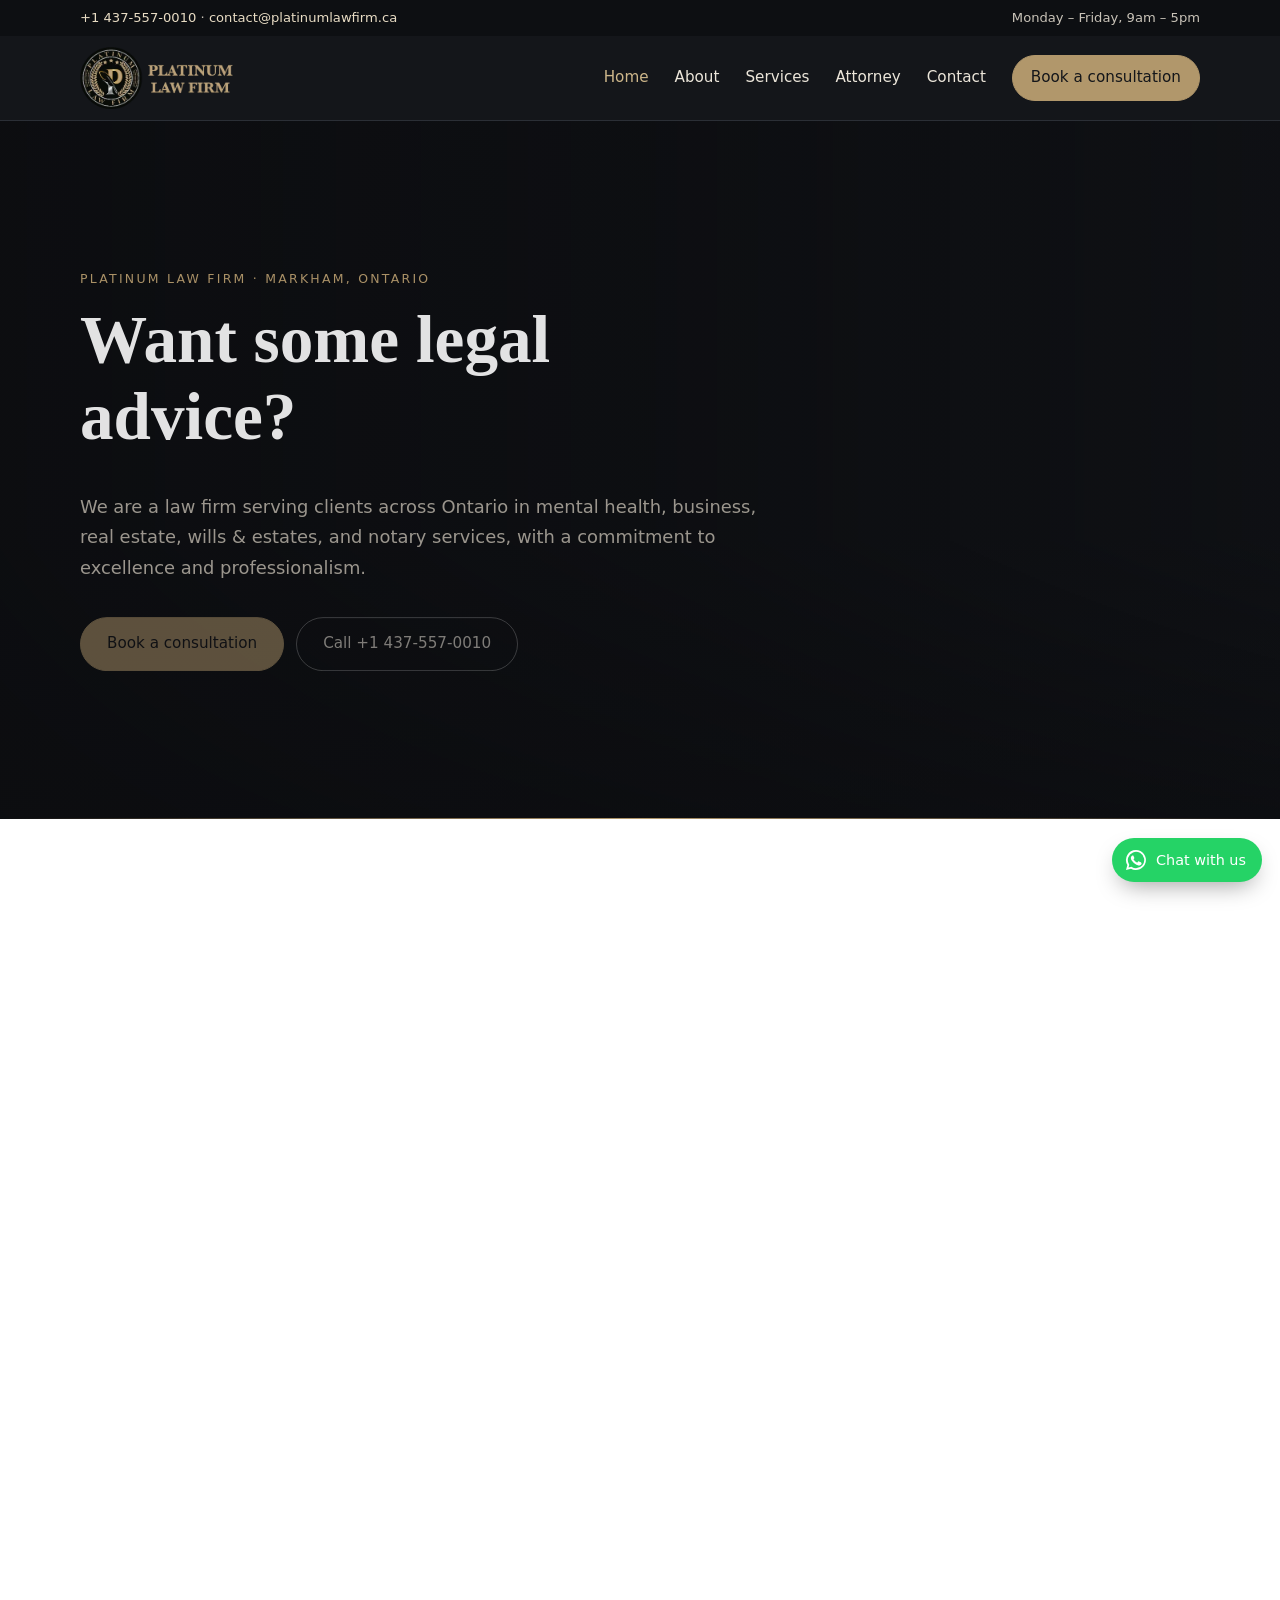
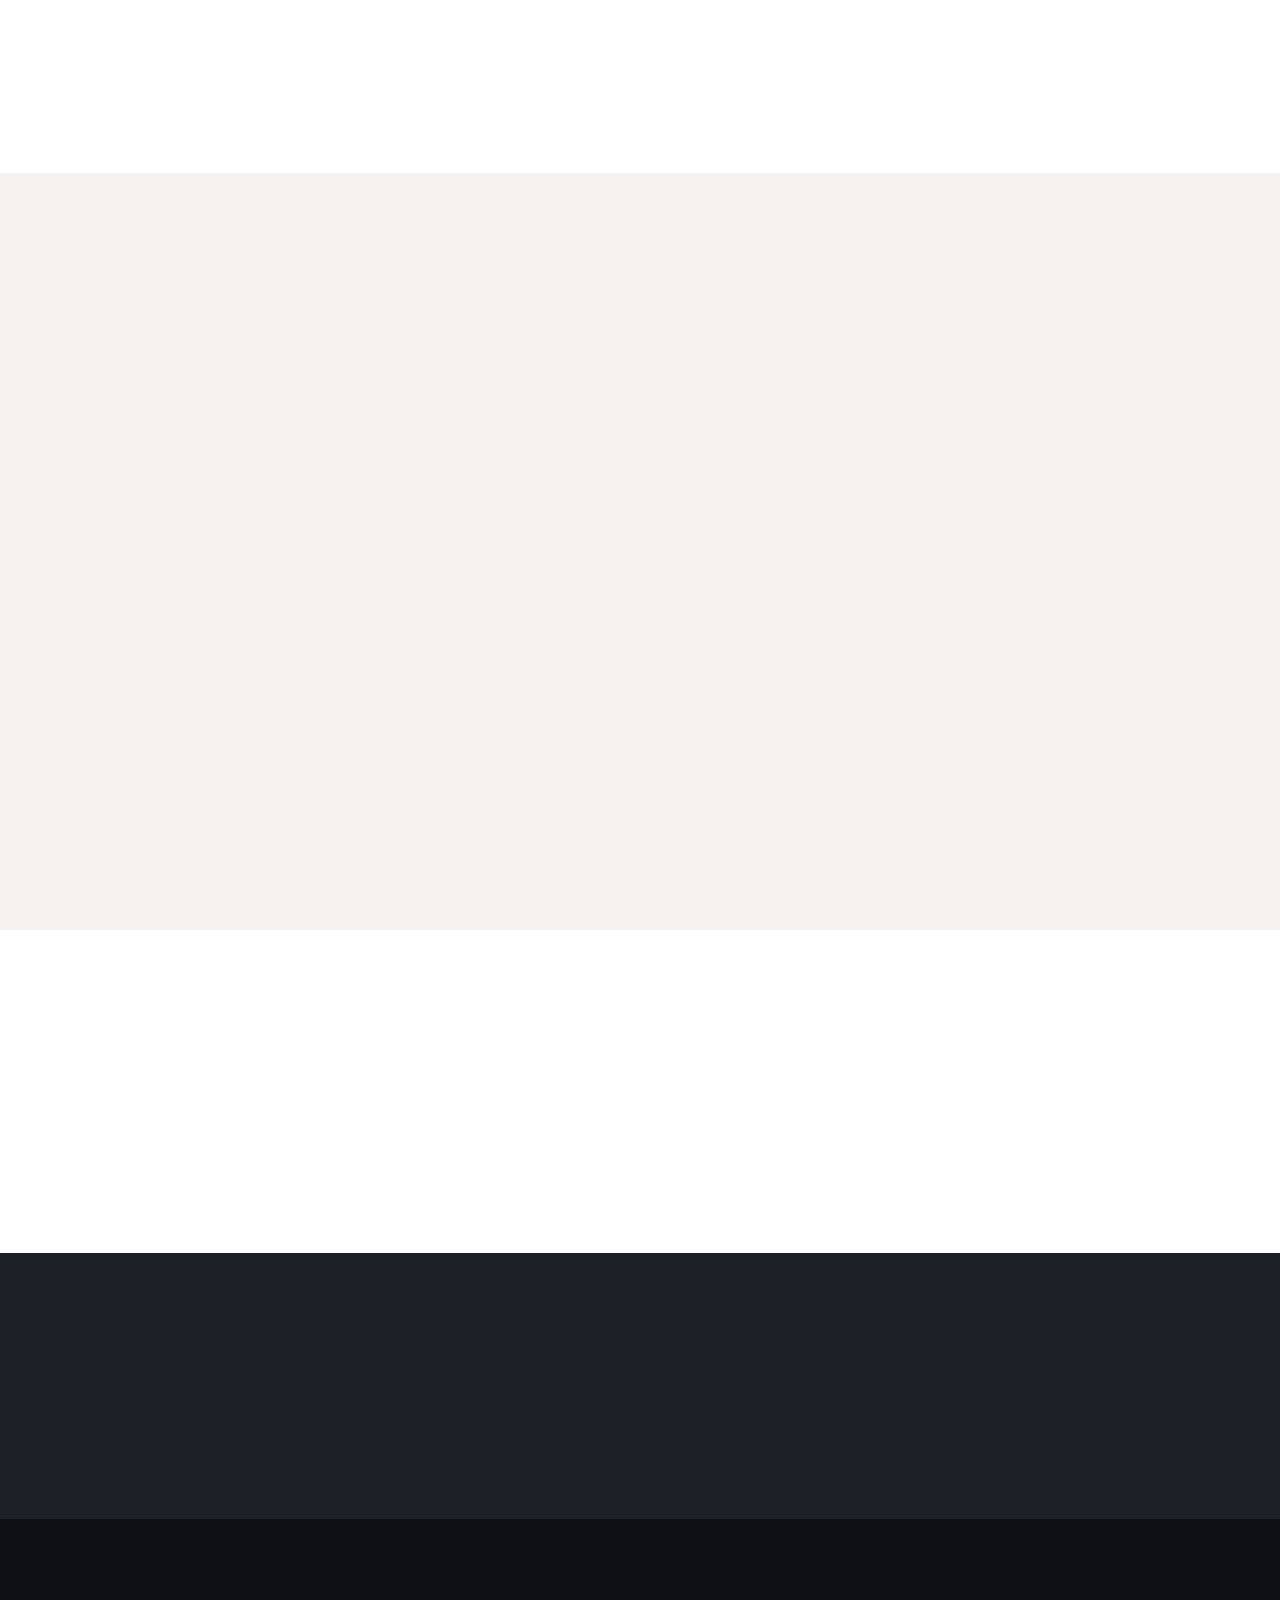
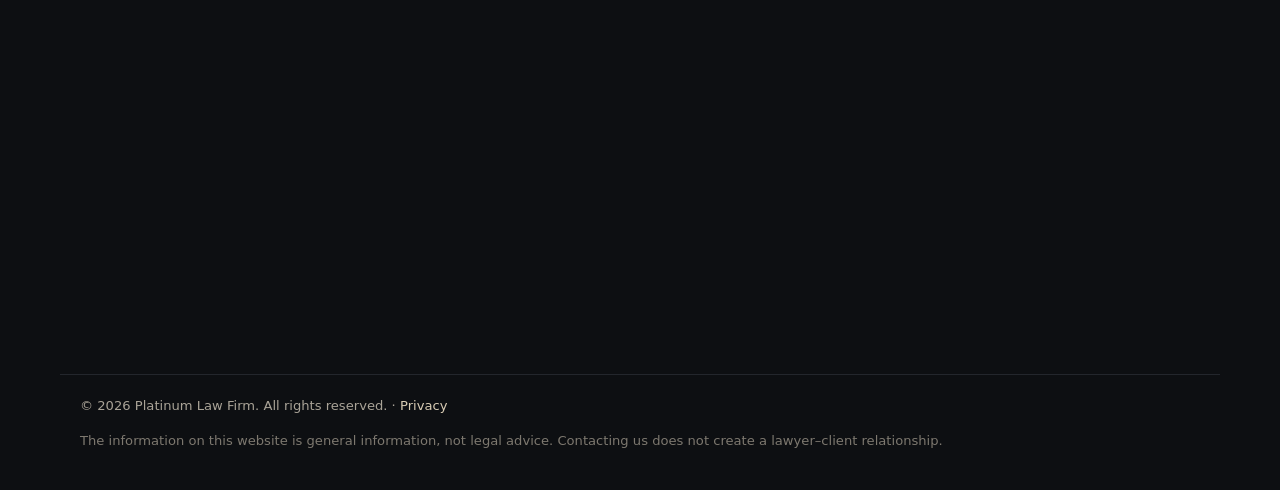
==== commit 6965301c: "Add gentle scroll animations across the site (GSAP) Hero text rises in on load, content fades up as " ====
--- a/index.html
+++ b/index.html
@@ -16,7 +16,8 @@
 <link rel="preconnect" href="https://fonts.googleapis.com">
 <link rel="preconnect" href="https://fonts.gstatic.com" crossorigin>
 <link rel="stylesheet" href="https://fonts.googleapis.com/css2?family=Cormorant+Garamond:wght@500;600&family=Poppins:wght@300;400;500;600&display=swap">
-<link rel="stylesheet" href="/css/styles.css">
+<link rel="stylesheet" href="/css/styles.css?v=3a42aa8bfe">
+<script src="/js/motion-init.js?v=614da2cd3e"></script>
 <script type="application/ld+json">{"@context":"https://schema.org","@type":"LegalService","name":"Platinum Law Firm","url":"https://www.platinumlawfirm.ca/","telephone":"+14375570010","email":"contact@platinumlawfirm.ca","address":{"@type":"PostalAddress","streetAddress":"10 Greensborough Village Circle","addressLocality":"Markham","addressRegion":"ON","postalCode":"L6E 1M4","addressCountry":"CA"},"openingHours":"Mo-Fr 09:00-17:00","areaServed":"Ontario"}</script>
 </head>
 <body>
@@ -31,7 +32,7 @@
   <nav id="nav" class="nav"><a href="/" aria-current="page">Home</a><a href="/about/">About</a><a href="/services/">Services</a><a href="/attorney/titilope-olatunji/">Attorney</a><a href="/contact/">Contact</a><a class="btn btn-sm" href="https://platinumlawfirm.cliogrow.com/book" target="_blank" rel="noopener noreferrer">Book a consultation</a></nav>
 </div></header>
 <main id="main">
-<section class="hero hero-has-video"><video class="hero-video" autoplay muted loop playsinline preload="metadata" aria-hidden="true" poster="https://images.pexels.com/videos/6100003/pexels-photo-6100003.jpeg?auto=compress&amp;cs=tinysrgb&amp;w=1600"><source media="(max-width: 700px)" src="https://videos.pexels.com/video-files/6100003/6100003-hd_1366_720_30fps.mp4" type="video/mp4"><source src="https://videos.pexels.com/video-files/6100003/6100003-hd_2048_1080_30fps.mp4" type="video/mp4"></video><div class="hero-shade"></div><div class="wrap"><p class="eyebrow">Platinum Law Firm · Markham, Ontario</p><h1>Want some legal advice?</h1><p class="lead">We are a law firm serving clients across Ontario in mental health, business, real estate, wills &amp; estates, and notary services, with a commitment to excellence and professionalism.</p><div class="hero-actions"><a class="btn" href="https://platinumlawfirm.cliogrow.com/book" target="_blank" rel="noopener noreferrer">Book a consultation</a><a class="btn btn-ghost" href="tel:+14375570010">Call +1 437-557-0010</a></div></div></section><section class="section"><div class="wrap"><p class="eyebrow">Our services</p><h2>Legal practice areas</h2><div class="cards"><a class="card" href="/mental-health-law/"><svg class="icon" viewBox="0 0 24 24" aria-hidden="true" fill="none" stroke="currentColor" stroke-width="1.6" stroke-linecap="round" stroke-linejoin="round"><path d="M9.5 4a3.5 3.5 0 0 0-3.4 4.3A3.5 3.5 0 0 0 6 15a3 3 0 0 0 3.5 3.5V4ZM14.5 4a3.5 3.5 0 0 1 3.4 4.3A3.5 3.5 0 0 1 18 15a3 3 0 0 1-3.5 3.5V4ZM9.5 4h5M9.5 18.5h5"/></svg><h3>Mental Health Law</h3><p>We provide respectful and confidential legal advice and representation to people affected by mental health and capacity issues, and to the families who support them.</p><span class="more">Learn more →</span></a><a class="card" href="/business-law/"><svg class="icon" viewBox="0 0 24 24" aria-hidden="true" fill="none" stroke="currentColor" stroke-width="1.6" stroke-linecap="round" stroke-linejoin="round"><path d="M4 8h16v11H4zM9 8V5h6v3M4 13h16"/></svg><h3>Business Law</h3><p>We offer expert legal solutions to meet the unique needs of businesses, from contract review to employment disputes and everything in between. We help our clients achieve their goals and protect their rights.</p><span class="more">Learn more →</span></a><a class="card" href="/real-estate-law/"><svg class="icon" viewBox="0 0 24 24" aria-hidden="true" fill="none" stroke="currentColor" stroke-width="1.6" stroke-linecap="round" stroke-linejoin="round"><path d="M3 11 12 4l9 7M5 10v10h14V10M10 20v-6h4v6"/></svg><h3>Real Estate Law</h3><p>We provide comprehensive legal advice and representation in real estate law, from residential to commercial transactions, to help clients protect their interests and achieve their real estate goals.</p><span class="more">Learn more →</span></a><a class="card" href="/wills-and-estates/"><svg class="icon" viewBox="0 0 24 24" aria-hidden="true" fill="none" stroke="currentColor" stroke-width="1.6" stroke-linecap="round" stroke-linejoin="round"><path d="M7 3h7l4 4v14H7zM14 3v4h4M10 12h5M10 16h5"/></svg><h3>Wills and Estates</h3><p>We provide comprehensive legal advice and representation in wills and estates, to help clients create a solid estate plan that meets their unique needs and protects their loved ones.</p><span class="more">Learn more →</span></a><a class="card" href="/notary-public/"><svg class="icon" viewBox="0 0 24 24" aria-hidden="true" fill="none" stroke="currentColor" stroke-width="1.6" stroke-linecap="round" stroke-linejoin="round"><path d="M12 3 4 7v2h16V7l-8-4ZM6 9v8M10 9v8M14 9v8M18 9v8M4 19h16"/></svg><h3>Notary Public</h3><p>We offer fast and reliable notary public services to individuals and businesses, to help complete legal documents, affirmations, and declarations.</p><span class="more">Learn more →</span></a></div></div></section><section class="section alt"><div class="wrap split">
+<section class="hero hero-has-video"><video class="hero-video" autoplay muted loop playsinline preload="metadata" aria-hidden="true" poster="https://images.pexels.com/videos/6101341/pexels-photo-6101341.jpeg?auto=compress&amp;cs=tinysrgb&amp;w=1600"><source media="(max-width: 700px)" src="https://videos.pexels.com/video-files/6101341/6101341-hd_1366_720_30fps.mp4" type="video/mp4"><source src="https://videos.pexels.com/video-files/6101341/6101341-hd_2048_1080_30fps.mp4" type="video/mp4"></video><div class="hero-shade"></div><div class="wrap"><p class="eyebrow">Platinum Law Firm · Markham, Ontario</p><h1>Want some legal advice?</h1><p class="lead">We are a law firm serving clients across Ontario in mental health, business, real estate, wills &amp; estates, and notary services, with a commitment to excellence and professionalism.</p><div class="hero-actions"><a class="btn" href="https://platinumlawfirm.cliogrow.com/book" target="_blank" rel="noopener noreferrer">Book a consultation</a><a class="btn btn-ghost" href="tel:+14375570010">Call +1 437-557-0010</a></div></div></section><section class="section"><div class="wrap"><p class="eyebrow">Our services</p><h2>Legal practice areas</h2><div class="cards"><a class="card" href="/mental-health-law/"><svg class="icon" viewBox="0 0 24 24" aria-hidden="true" fill="none" stroke="currentColor" stroke-width="1.6" stroke-linecap="round" stroke-linejoin="round"><path d="M9.5 4a3.5 3.5 0 0 0-3.4 4.3A3.5 3.5 0 0 0 6 15a3 3 0 0 0 3.5 3.5V4ZM14.5 4a3.5 3.5 0 0 1 3.4 4.3A3.5 3.5 0 0 1 18 15a3 3 0 0 1-3.5 3.5V4ZM9.5 4h5M9.5 18.5h5"/></svg><h3>Mental Health Law</h3><p>We provide respectful and confidential legal advice and representation to people affected by mental health and capacity issues, and to the families who support them.</p><span class="more">Learn more →</span></a><a class="card" href="/business-law/"><svg class="icon" viewBox="0 0 24 24" aria-hidden="true" fill="none" stroke="currentColor" stroke-width="1.6" stroke-linecap="round" stroke-linejoin="round"><path d="M4 8h16v11H4zM9 8V5h6v3M4 13h16"/></svg><h3>Business Law</h3><p>We offer expert legal solutions to meet the unique needs of businesses, from contract review to employment disputes and everything in between. We help our clients achieve their goals and protect their rights.</p><span class="more">Learn more →</span></a><a class="card" href="/real-estate-law/"><svg class="icon" viewBox="0 0 24 24" aria-hidden="true" fill="none" stroke="currentColor" stroke-width="1.6" stroke-linecap="round" stroke-linejoin="round"><path d="M3 11 12 4l9 7M5 10v10h14V10M10 20v-6h4v6"/></svg><h3>Real Estate Law</h3><p>We provide comprehensive legal advice and representation in real estate law, from residential to commercial transactions, to help clients protect their interests and achieve their real estate goals.</p><span class="more">Learn more →</span></a><a class="card" href="/wills-and-estates/"><svg class="icon" viewBox="0 0 24 24" aria-hidden="true" fill="none" stroke="currentColor" stroke-width="1.6" stroke-linecap="round" stroke-linejoin="round"><path d="M7 3h7l4 4v14H7zM14 3v4h4M10 12h5M10 16h5"/></svg><h3>Wills and Estates</h3><p>We provide comprehensive legal advice and representation in wills and estates, to help clients create a solid estate plan that meets their unique needs and protects their loved ones.</p><span class="more">Learn more →</span></a><a class="card" href="/notary-public/"><svg class="icon" viewBox="0 0 24 24" aria-hidden="true" fill="none" stroke="currentColor" stroke-width="1.6" stroke-linecap="round" stroke-linejoin="round"><path d="M12 3 4 7v2h16V7l-8-4ZM6 9v8M10 9v8M14 9v8M18 9v8M4 19h16"/></svg><h3>Notary Public</h3><p>We offer fast and reliable notary public services to individuals and businesses, to help complete legal documents, affirmations, and declarations.</p><span class="more">Learn more →</span></a></div></div></section><section class="section alt"><div class="wrap split">
   <img class="portrait" src="/assets/img/titi.webp" alt="Titilope Olatunji, lawyer" width="440" height="563" loading="lazy">
   <div><p class="eyebrow">Meet your lawyer</p><h2>Titilope (Titi) Olatunji</h2>
   <p>Titi is a member of the Law Society of Ontario with extensive experience in corporate and commercial law, civil litigation, and real estate law since her first bar admission in 2011. Her driving force is to empower individuals in realizing their aspirations, and she goes the extra mile to advocate for her clients.</p>
@@ -61,6 +62,9 @@
 <p class="disclaimer">The information on this website is general information, not legal advice. Contacting us does not create a lawyer–client relationship.</p></div>
 </footer>
 <a class="wa" href="https://wa.me/14375570010" target="_blank" rel="noopener noreferrer" aria-label="Chat with us on WhatsApp"><svg viewBox="0 0 24 24" aria-hidden="true"><path fill="currentColor" d="M12 2a10 10 0 0 0-8.6 15.1L2 22l5-1.3A10 10 0 1 0 12 2Zm0 18.2a8.2 8.2 0 0 1-4.2-1.2l-.3-.2-3 .8.8-2.9-.2-.3A8.2 8.2 0 1 1 12 20.2Zm4.5-6.1c-.2-.1-1.5-.7-1.7-.8s-.4-.1-.6.1-.7.8-.8 1-.3.2-.5.1a6.7 6.7 0 0 1-3.3-2.9c-.3-.4.2-.4.7-1.4a.5.5 0 0 0 0-.4l-.8-1.8c-.2-.5-.4-.4-.6-.4h-.5a1 1 0 0 0-.7.3 3 3 0 0 0-.9 2.2 5.2 5.2 0 0 0 1.1 2.7 11.8 11.8 0 0 0 4.5 4c1.7.7 2.3.8 3.2.6a2.7 2.7 0 0 0 1.8-1.2 2.2 2.2 0 0 0 .1-1.3c0-.1-.2-.2-.5-.3Z"/></svg><span>Chat with us</span></a>
-<script src="/js/site.js" defer></script>
+<script src="/js/site.js?v=e54e2f7139" defer></script>
+<script src="/js/vendor/gsap.min.js?v=3.13.0" defer></script>
+<script src="/js/vendor/ScrollTrigger.min.js?v=3.13.0" defer></script>
+<script src="/js/motion.js?v=7a18df95eb" defer></script>
 </body>
 </html>
--- a/css/styles.css
+++ b/css/styles.css
@@ -151,3 +151,12 @@
 address + address{margin-top:.9rem}
 .contact-more address + p + p + h2{margin-top:1.6rem}
 .site-footer address + p{margin-top:.9rem}
+
+/* Scroll animations (js/motion.js). Hero text starts hidden only when motion is on;
+   if the script never runs, it shows anyway after 2.5 seconds. */
+html.motion:not(.motion-ready) .hero .wrap > *{opacity:0;animation:pl-show 0s linear 2.5s forwards}
+@keyframes pl-show{to{opacity:1}}
+.is-revealing{transition:none!important}
+.site-header{transition:box-shadow .3s ease}
+.site-header.is-scrolled{box-shadow:0 10px 24px -14px rgba(0,0,0,.55)}
+.hero-video{will-change:transform}
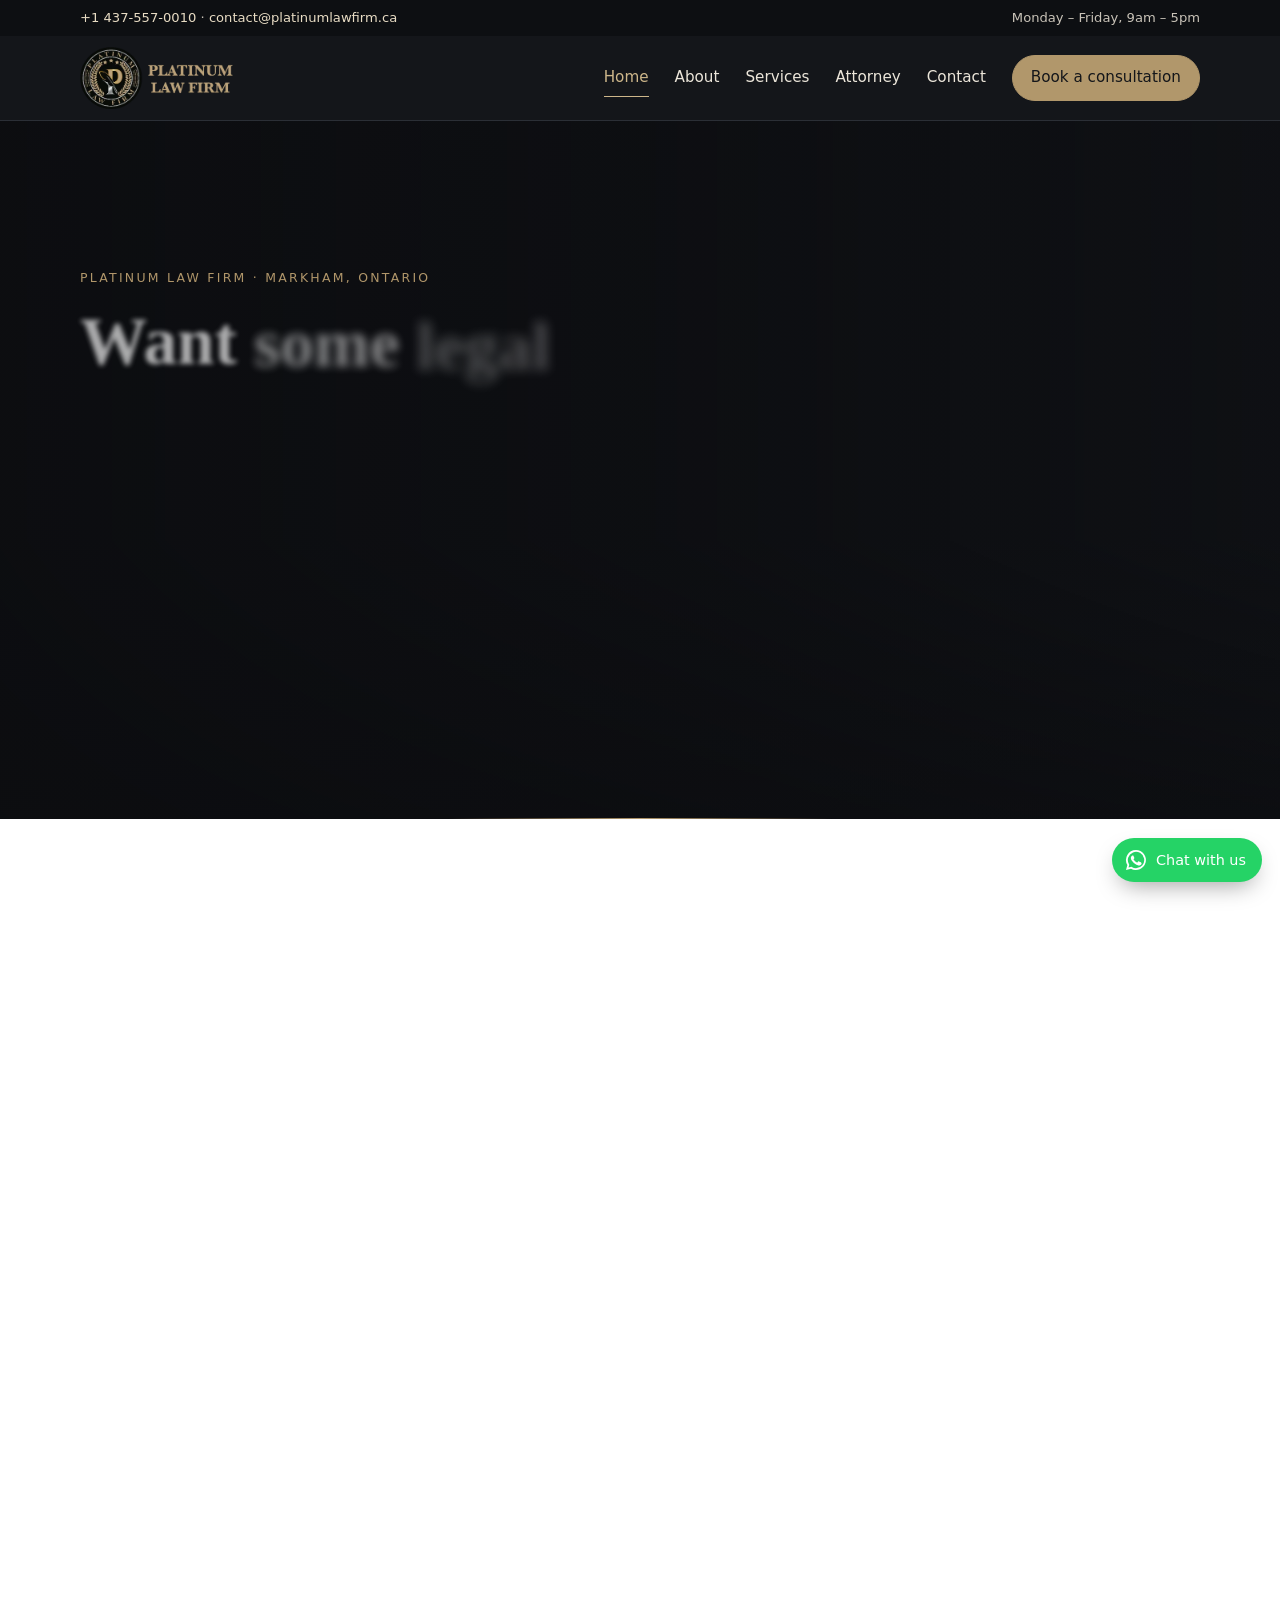
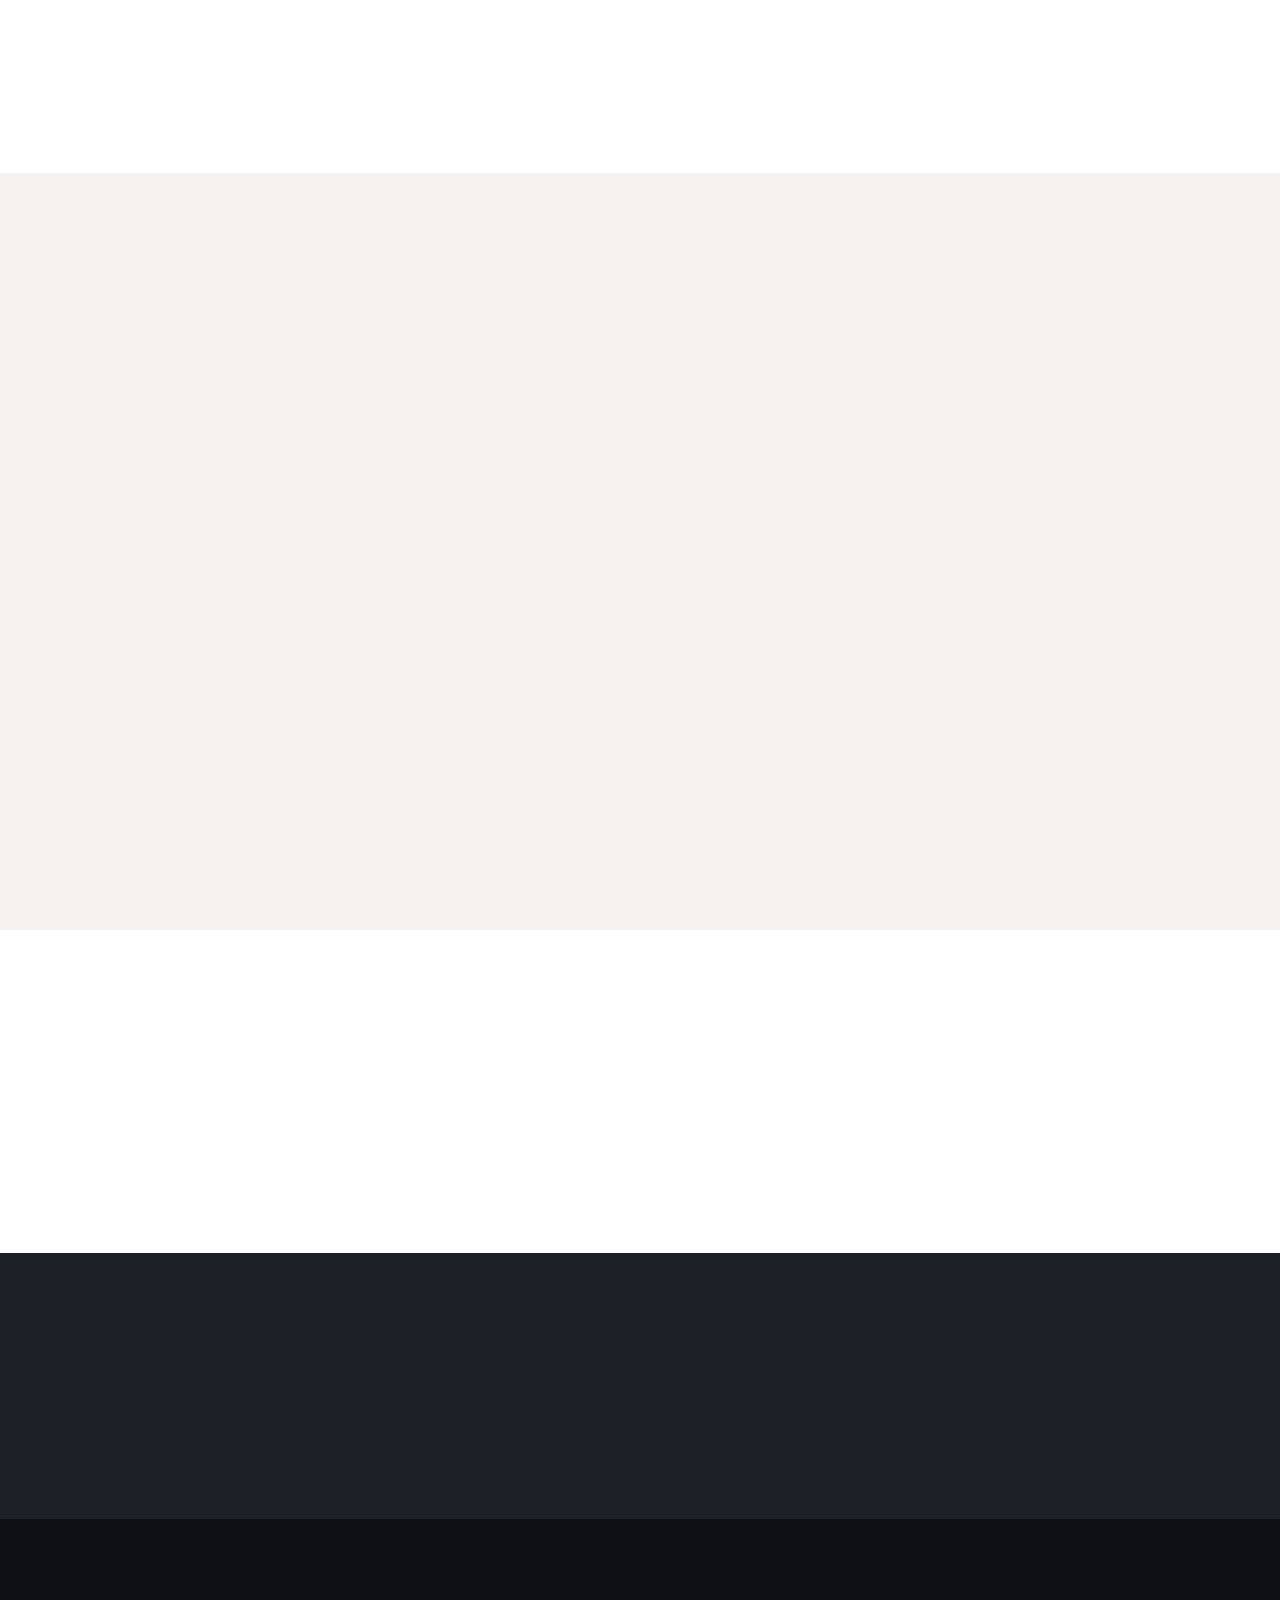
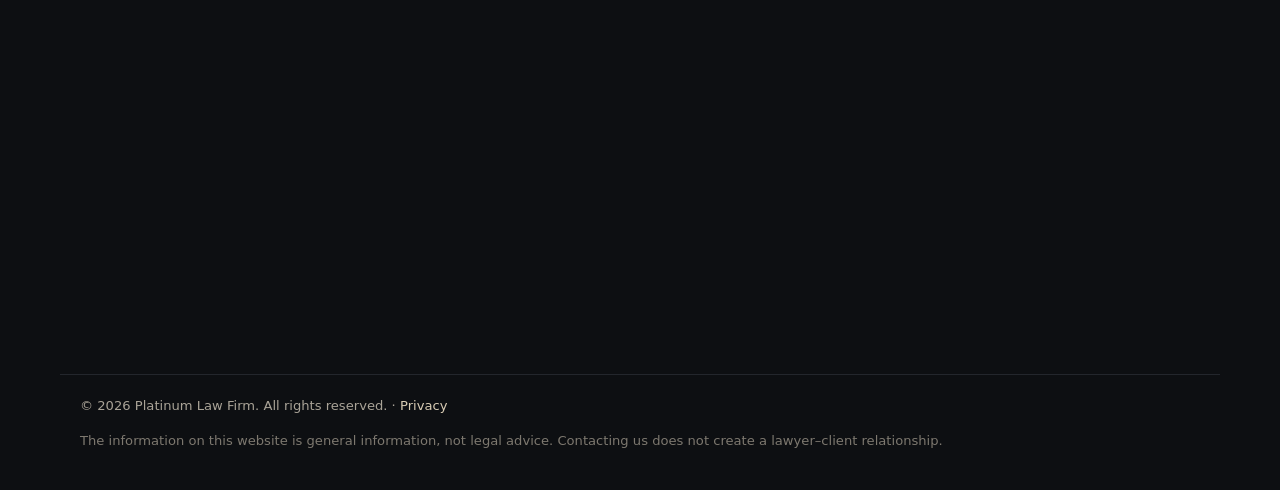
==== commit c934797a: "Add headline reveal, card glow and design polish on top of the scroll animations Co-Authored-By: Cla" ====
--- a/index.html
+++ b/index.html
@@ -16,7 +16,7 @@
 <link rel="preconnect" href="https://fonts.googleapis.com">
 <link rel="preconnect" href="https://fonts.gstatic.com" crossorigin>
 <link rel="stylesheet" href="https://fonts.googleapis.com/css2?family=Cormorant+Garamond:wght@500;600&family=Poppins:wght@300;400;500;600&display=swap">
-<link rel="stylesheet" href="/css/styles.css?v=3a42aa8bfe">
+<link rel="stylesheet" href="/css/styles.css?v=a57ac23fb1">
 <script src="/js/motion-init.js?v=614da2cd3e"></script>
 <script type="application/ld+json">{"@context":"https://schema.org","@type":"LegalService","name":"Platinum Law Firm","url":"https://www.platinumlawfirm.ca/","telephone":"+14375570010","email":"contact@platinumlawfirm.ca","address":{"@type":"PostalAddress","streetAddress":"10 Greensborough Village Circle","addressLocality":"Markham","addressRegion":"ON","postalCode":"L6E 1M4","addressCountry":"CA"},"openingHours":"Mo-Fr 09:00-17:00","areaServed":"Ontario"}</script>
 </head>
@@ -32,7 +32,7 @@
   <nav id="nav" class="nav"><a href="/" aria-current="page">Home</a><a href="/about/">About</a><a href="/services/">Services</a><a href="/attorney/titilope-olatunji/">Attorney</a><a href="/contact/">Contact</a><a class="btn btn-sm" href="https://platinumlawfirm.cliogrow.com/book" target="_blank" rel="noopener noreferrer">Book a consultation</a></nav>
 </div></header>
 <main id="main">
-<section class="hero hero-has-video"><video class="hero-video" autoplay muted loop playsinline preload="metadata" aria-hidden="true" poster="https://images.pexels.com/videos/6101341/pexels-photo-6101341.jpeg?auto=compress&amp;cs=tinysrgb&amp;w=1600"><source media="(max-width: 700px)" src="https://videos.pexels.com/video-files/6101341/6101341-hd_1366_720_30fps.mp4" type="video/mp4"><source src="https://videos.pexels.com/video-files/6101341/6101341-hd_2048_1080_30fps.mp4" type="video/mp4"></video><div class="hero-shade"></div><div class="wrap"><p class="eyebrow">Platinum Law Firm · Markham, Ontario</p><h1>Want some legal advice?</h1><p class="lead">We are a law firm serving clients across Ontario in mental health, business, real estate, wills &amp; estates, and notary services, with a commitment to excellence and professionalism.</p><div class="hero-actions"><a class="btn" href="https://platinumlawfirm.cliogrow.com/book" target="_blank" rel="noopener noreferrer">Book a consultation</a><a class="btn btn-ghost" href="tel:+14375570010">Call +1 437-557-0010</a></div></div></section><section class="section"><div class="wrap"><p class="eyebrow">Our services</p><h2>Legal practice areas</h2><div class="cards"><a class="card" href="/mental-health-law/"><svg class="icon" viewBox="0 0 24 24" aria-hidden="true" fill="none" stroke="currentColor" stroke-width="1.6" stroke-linecap="round" stroke-linejoin="round"><path d="M9.5 4a3.5 3.5 0 0 0-3.4 4.3A3.5 3.5 0 0 0 6 15a3 3 0 0 0 3.5 3.5V4ZM14.5 4a3.5 3.5 0 0 1 3.4 4.3A3.5 3.5 0 0 1 18 15a3 3 0 0 1-3.5 3.5V4ZM9.5 4h5M9.5 18.5h5"/></svg><h3>Mental Health Law</h3><p>We provide respectful and confidential legal advice and representation to people affected by mental health and capacity issues, and to the families who support them.</p><span class="more">Learn more →</span></a><a class="card" href="/business-law/"><svg class="icon" viewBox="0 0 24 24" aria-hidden="true" fill="none" stroke="currentColor" stroke-width="1.6" stroke-linecap="round" stroke-linejoin="round"><path d="M4 8h16v11H4zM9 8V5h6v3M4 13h16"/></svg><h3>Business Law</h3><p>We offer expert legal solutions to meet the unique needs of businesses, from contract review to employment disputes and everything in between. We help our clients achieve their goals and protect their rights.</p><span class="more">Learn more →</span></a><a class="card" href="/real-estate-law/"><svg class="icon" viewBox="0 0 24 24" aria-hidden="true" fill="none" stroke="currentColor" stroke-width="1.6" stroke-linecap="round" stroke-linejoin="round"><path d="M3 11 12 4l9 7M5 10v10h14V10M10 20v-6h4v6"/></svg><h3>Real Estate Law</h3><p>We provide comprehensive legal advice and representation in real estate law, from residential to commercial transactions, to help clients protect their interests and achieve their real estate goals.</p><span class="more">Learn more →</span></a><a class="card" href="/wills-and-estates/"><svg class="icon" viewBox="0 0 24 24" aria-hidden="true" fill="none" stroke="currentColor" stroke-width="1.6" stroke-linecap="round" stroke-linejoin="round"><path d="M7 3h7l4 4v14H7zM14 3v4h4M10 12h5M10 16h5"/></svg><h3>Wills and Estates</h3><p>We provide comprehensive legal advice and representation in wills and estates, to help clients create a solid estate plan that meets their unique needs and protects their loved ones.</p><span class="more">Learn more →</span></a><a class="card" href="/notary-public/"><svg class="icon" viewBox="0 0 24 24" aria-hidden="true" fill="none" stroke="currentColor" stroke-width="1.6" stroke-linecap="round" stroke-linejoin="round"><path d="M12 3 4 7v2h16V7l-8-4ZM6 9v8M10 9v8M14 9v8M18 9v8M4 19h16"/></svg><h3>Notary Public</h3><p>We offer fast and reliable notary public services to individuals and businesses, to help complete legal documents, affirmations, and declarations.</p><span class="more">Learn more →</span></a></div></div></section><section class="section alt"><div class="wrap split">
+<section class="hero hero-has-video"><video class="hero-video" autoplay muted loop playsinline preload="metadata" aria-hidden="true" poster="https://images.pexels.com/videos/6101341/pexels-photo-6101341.jpeg?auto=compress&amp;cs=tinysrgb&amp;w=1600"><source media="(max-width: 700px)" src="https://videos.pexels.com/video-files/6101341/6101341-hd_1366_720_30fps.mp4" type="video/mp4"><source src="https://videos.pexels.com/video-files/6101341/6101341-hd_2048_1080_30fps.mp4" type="video/mp4"></video><div class="hero-shade"></div><div class="wrap"><p class="eyebrow">Platinum Law Firm · Markham, Ontario</p><h1>Want some legal advice?</h1><p class="lead">We are a law firm serving clients across Ontario in mental health, business, real estate, wills &amp; estates, and notary services, with a commitment to excellence and professionalism.</p><div class="hero-actions"><a class="btn" href="https://platinumlawfirm.cliogrow.com/book" target="_blank" rel="noopener noreferrer">Book a consultation</a><a class="btn btn-ghost" href="tel:+14375570010">Call +1 437-557-0010</a></div></div></section><section class="section"><div class="wrap"><p class="eyebrow">Our services</p><h2>Legal practice areas</h2><div class="cards"><a class="card" href="/mental-health-law/"><svg class="icon" viewBox="0 0 24 24" aria-hidden="true" fill="none" stroke="currentColor" stroke-width="1.6" stroke-linecap="round" stroke-linejoin="round"><path d="M9.5 4a3.5 3.5 0 0 0-3.4 4.3A3.5 3.5 0 0 0 6 15a3 3 0 0 0 3.5 3.5V4ZM14.5 4a3.5 3.5 0 0 1 3.4 4.3A3.5 3.5 0 0 1 18 15a3 3 0 0 1-3.5 3.5V4ZM9.5 4h5M9.5 18.5h5"/></svg><h3>Mental Health Law</h3><p>We provide respectful and confidential legal advice and representation to people affected by mental health and capacity issues, and to the families who support them.</p><span class="more">Learn more <span class="arr" aria-hidden="true">→</span></span></a><a class="card" href="/business-law/"><svg class="icon" viewBox="0 0 24 24" aria-hidden="true" fill="none" stroke="currentColor" stroke-width="1.6" stroke-linecap="round" stroke-linejoin="round"><path d="M4 8h16v11H4zM9 8V5h6v3M4 13h16"/></svg><h3>Business Law</h3><p>We offer expert legal solutions to meet the unique needs of businesses, from contract review to employment disputes and everything in between. We help our clients achieve their goals and protect their rights.</p><span class="more">Learn more <span class="arr" aria-hidden="true">→</span></span></a><a class="card" href="/real-estate-law/"><svg class="icon" viewBox="0 0 24 24" aria-hidden="true" fill="none" stroke="currentColor" stroke-width="1.6" stroke-linecap="round" stroke-linejoin="round"><path d="M3 11 12 4l9 7M5 10v10h14V10M10 20v-6h4v6"/></svg><h3>Real Estate Law</h3><p>We provide comprehensive legal advice and representation in real estate law, from residential to commercial transactions, to help clients protect their interests and achieve their real estate goals.</p><span class="more">Learn more <span class="arr" aria-hidden="true">→</span></span></a><a class="card" href="/wills-and-estates/"><svg class="icon" viewBox="0 0 24 24" aria-hidden="true" fill="none" stroke="currentColor" stroke-width="1.6" stroke-linecap="round" stroke-linejoin="round"><path d="M7 3h7l4 4v14H7zM14 3v4h4M10 12h5M10 16h5"/></svg><h3>Wills and Estates</h3><p>We provide comprehensive legal advice and representation in wills and estates, to help clients create a solid estate plan that meets their unique needs and protects their loved ones.</p><span class="more">Learn more <span class="arr" aria-hidden="true">→</span></span></a><a class="card" href="/notary-public/"><svg class="icon" viewBox="0 0 24 24" aria-hidden="true" fill="none" stroke="currentColor" stroke-width="1.6" stroke-linecap="round" stroke-linejoin="round"><path d="M12 3 4 7v2h16V7l-8-4ZM6 9v8M10 9v8M14 9v8M18 9v8M4 19h16"/></svg><h3>Notary Public</h3><p>We offer fast and reliable notary public services to individuals and businesses, to help complete legal documents, affirmations, and declarations.</p><span class="more">Learn more <span class="arr" aria-hidden="true">→</span></span></a></div></div></section><section class="section alt"><div class="wrap split">
   <img class="portrait" src="/assets/img/titi.webp" alt="Titilope Olatunji, lawyer" width="440" height="563" loading="lazy">
   <div><p class="eyebrow">Meet your lawyer</p><h2>Titilope (Titi) Olatunji</h2>
   <p>Titi is a member of the Law Society of Ontario with extensive experience in corporate and commercial law, civil litigation, and real estate law since her first bar admission in 2011. Her driving force is to empower individuals in realizing their aspirations, and she goes the extra mile to advocate for her clients.</p>
@@ -62,9 +62,9 @@
 <p class="disclaimer">The information on this website is general information, not legal advice. Contacting us does not create a lawyer–client relationship.</p></div>
 </footer>
 <a class="wa" href="https://wa.me/14375570010" target="_blank" rel="noopener noreferrer" aria-label="Chat with us on WhatsApp"><svg viewBox="0 0 24 24" aria-hidden="true"><path fill="currentColor" d="M12 2a10 10 0 0 0-8.6 15.1L2 22l5-1.3A10 10 0 1 0 12 2Zm0 18.2a8.2 8.2 0 0 1-4.2-1.2l-.3-.2-3 .8.8-2.9-.2-.3A8.2 8.2 0 1 1 12 20.2Zm4.5-6.1c-.2-.1-1.5-.7-1.7-.8s-.4-.1-.6.1-.7.8-.8 1-.3.2-.5.1a6.7 6.7 0 0 1-3.3-2.9c-.3-.4.2-.4.7-1.4a.5.5 0 0 0 0-.4l-.8-1.8c-.2-.5-.4-.4-.6-.4h-.5a1 1 0 0 0-.7.3 3 3 0 0 0-.9 2.2 5.2 5.2 0 0 0 1.1 2.7 11.8 11.8 0 0 0 4.5 4c1.7.7 2.3.8 3.2.6a2.7 2.7 0 0 0 1.8-1.2 2.2 2.2 0 0 0 .1-1.3c0-.1-.2-.2-.5-.3Z"/></svg><span>Chat with us</span></a>
-<script src="/js/site.js?v=e54e2f7139" defer></script>
+<script src="/js/site.js?v=509a67ecdc" defer></script>
 <script src="/js/vendor/gsap.min.js?v=3.13.0" defer></script>
 <script src="/js/vendor/ScrollTrigger.min.js?v=3.13.0" defer></script>
-<script src="/js/motion.js?v=7a18df95eb" defer></script>
+<script src="/js/motion.js?v=db6eb6a455" defer></script>
 </body>
 </html>
--- a/css/styles.css
+++ b/css/styles.css
@@ -152,11 +152,103 @@
 .contact-more address + p + p + h2{margin-top:1.6rem}
 .site-footer address + p{margin-top:.9rem}
 
-/* Scroll animations (js/motion.js). Hero text starts hidden only when motion is on;
+/* Animations (js/motion.js). Hero text starts hidden only when motion is on;
    if the script never runs, it shows anyway after 2.5 seconds. */
 html.motion:not(.motion-ready) .hero .wrap > *{opacity:0;animation:pl-show 0s linear 2.5s forwards}
 @keyframes pl-show{to{opacity:1}}
 .is-revealing{transition:none!important}
-.site-header{transition:box-shadow .3s ease}
-.site-header.is-scrolled{box-shadow:0 10px 24px -14px rgba(0,0,0,.55)}
+.hero h1 .w{display:inline-block;will-change:transform,filter}
 .hero-video{will-change:transform}
+
+/* Gold line under the hero draws out from the centre */
+.hero:after{transform-origin:50% 50%;transition:transform 1.4s cubic-bezier(.2,.7,.2,1)}
+html.motion:not(.hero-line-in) .hero:after{transform:scaleX(0)}
+
+/* Gold line above mission / vision / values draws across */
+.values > div{border-top:0;position:relative;padding-top:20px}
+.values > div:before{content:"";position:absolute;left:0;top:0;width:100%;height:2px;background:var(--gold);transform-origin:0 50%;transition:transform 1s cubic-bezier(.2,.7,.2,1)}
+html.motion .values > div:not(.is-drawn):before{transform:scaleX(0)}
+.values > div:nth-child(2):before{transition-delay:.12s}
+.values > div:nth-child(3):before{transition-delay:.24s}
+
+/* ---------- Design polish ---------- */
+/* Header: soft shadow and a slightly slimmer bar once you scroll */
+.site-header{transition:box-shadow .3s ease,background-color .3s ease}
+.site-header .wrap{transition:min-height .3s ease}
+.brand img{transition:height .3s ease}
+.site-header.is-scrolled{box-shadow:0 10px 24px -14px rgba(0,0,0,.55);background:rgba(20,22,26,.97)}
+.site-header.is-scrolled .wrap{min-height:70px}
+.site-header.is-scrolled .brand img{height:52px}
+
+/* Menu links: a thin gold underline slides in on hover and marks the current page */
+.nav a:not(.btn){position:relative;padding:6px 0}
+.nav a:not(.btn):after{content:"";position:absolute;left:0;right:0;bottom:0;height:1px;background:var(--gold-2);transform:scaleX(0);transform-origin:0 50%;transition:transform .3s ease}
+.nav a:not(.btn):hover:after,.nav a[aria-current=page]:after{transform:scaleX(1)}
+.menu-btn{min-height:44px;transition:border-color .2s,color .2s}
+.menu-btn:hover{border-color:var(--gold);color:var(--gold-2)}
+
+/* Buttons: gentle lift with a warm shadow; a quick press-down when tapped */
+.btn{transition:background .25s,transform .25s,box-shadow .25s,border-color .25s}
+.btn:hover{transform:translateY(-2px);box-shadow:0 12px 24px -12px rgba(177,151,107,.75)}
+.btn:active{transform:translateY(0);box-shadow:none}
+.btn-ghost:hover,.btn-ghost-dark:hover{box-shadow:none;border-color:var(--gold-2)}
+.link{background:linear-gradient(currentColor,currentColor) 0 100%/0 1px no-repeat;transition:background-size .3s ease,color .2s}
+.link:hover{background-size:100% 1px}
+
+/* Practice-area cards: lift, gold edge, icon tint and a sliding arrow */
+.card{position:relative;overflow:hidden;transition:border-color .3s,box-shadow .3s,transform .3s}
+.card:hover{transform:translateY(-4px);box-shadow:0 22px 40px -24px rgba(20,22,26,.45)}
+.card:before{content:"";position:absolute;left:0;top:0;height:3px;width:100%;background:linear-gradient(90deg,var(--gold-dark),var(--gold-2));transform:scaleX(0);transform-origin:0 50%;transition:transform .4s ease}
+.card:hover:before,.card:focus-visible:before{transform:scaleX(1)}
+.card .icon{transition:transform .3s ease,color .3s ease}
+.card:hover .icon{transform:translateY(-2px);color:var(--gold-dark)}
+.card .arr{display:inline-block;transition:transform .3s ease}
+.card:hover .arr{transform:translateX(5px)}
+.card > *{position:relative}
+
+/* Soft gold glow that follows the mouse over cards (desktop only, js/site.js) */
+.has-glow:after{content:"";position:absolute;inset:0;pointer-events:none;opacity:0;transition:opacity .35s ease;
+  background:radial-gradient(320px circle at var(--mx,50%) var(--my,50%),rgba(177,151,107,.13),transparent 65%)}
+.has-glow:hover:after{opacity:1}
+.contact-card.has-glow:after{background:radial-gradient(260px circle at var(--mx,50%) var(--my,50%),rgba(205,182,138,.16),transparent 65%)}
+
+/* Contact cards: lift and a thin gold edge */
+.contact-card{position:relative;overflow:hidden;border:1px solid transparent;transition:transform .3s,border-color .3s,box-shadow .3s}
+.contact-card:hover{transform:translateY(-4px);border-color:rgba(205,182,138,.45);box-shadow:0 20px 36px -22px rgba(0,0,0,.6)}
+
+/* Portrait: thin gold frame offset behind the photo */
+.split > .portrait{position:relative}
+.portrait{outline:1px solid rgba(177,151,107,.55);outline-offset:10px;transition:outline-offset .9s cubic-bezier(.2,.7,.2,1),outline-color .9s}
+html.motion .portrait:not(.is-framed){outline-offset:0;outline-color:transparent}
+
+/* Practice-area side list: active page gets a gold marker */
+.aside li a{transition:background .2s,color .2s,padding-left .2s}
+.aside li a:hover{padding-left:24px}
+.aside li a[aria-current=page]{box-shadow:inset 3px 0 0 var(--gold)}
+
+/* Check-mark lists and notes read a little more comfortably */
+.checks{gap:12px}
+.note{line-height:1.65}
+
+/* WhatsApp button lifts slightly */
+.wa{transition:transform .25s ease,box-shadow .25s ease,filter .2s}
+.wa:hover{transform:translateY(-2px);box-shadow:0 16px 28px -10px rgba(0,0,0,.45)}
+
+/* Mobile menu slides down instead of popping in */
+@media (max-width:960px){
+  .nav.open{animation:pl-drop .25s ease-out}
+  .nav a:not(.btn){padding:8px 0}
+  .nav a:not(.btn):after{display:none}
+  .nav a[aria-current=page]{color:var(--gold-2)}
+}
+@keyframes pl-drop{from{opacity:0;transform:translateY(-8px)}to{opacity:1;transform:none}}
+@media (max-width:600px){
+  .portrait{outline-offset:6px}
+  .hero-actions .btn{flex:1 1 auto;text-align:center}
+}
+
+/* Visitors who ask for less motion: everything shows at once, nothing moves */
+@media (prefers-reduced-motion:reduce){
+  .card:hover,.contact-card:hover,.btn:hover,.wa:hover{transform:none}
+  .nav.open{animation:none}
+}
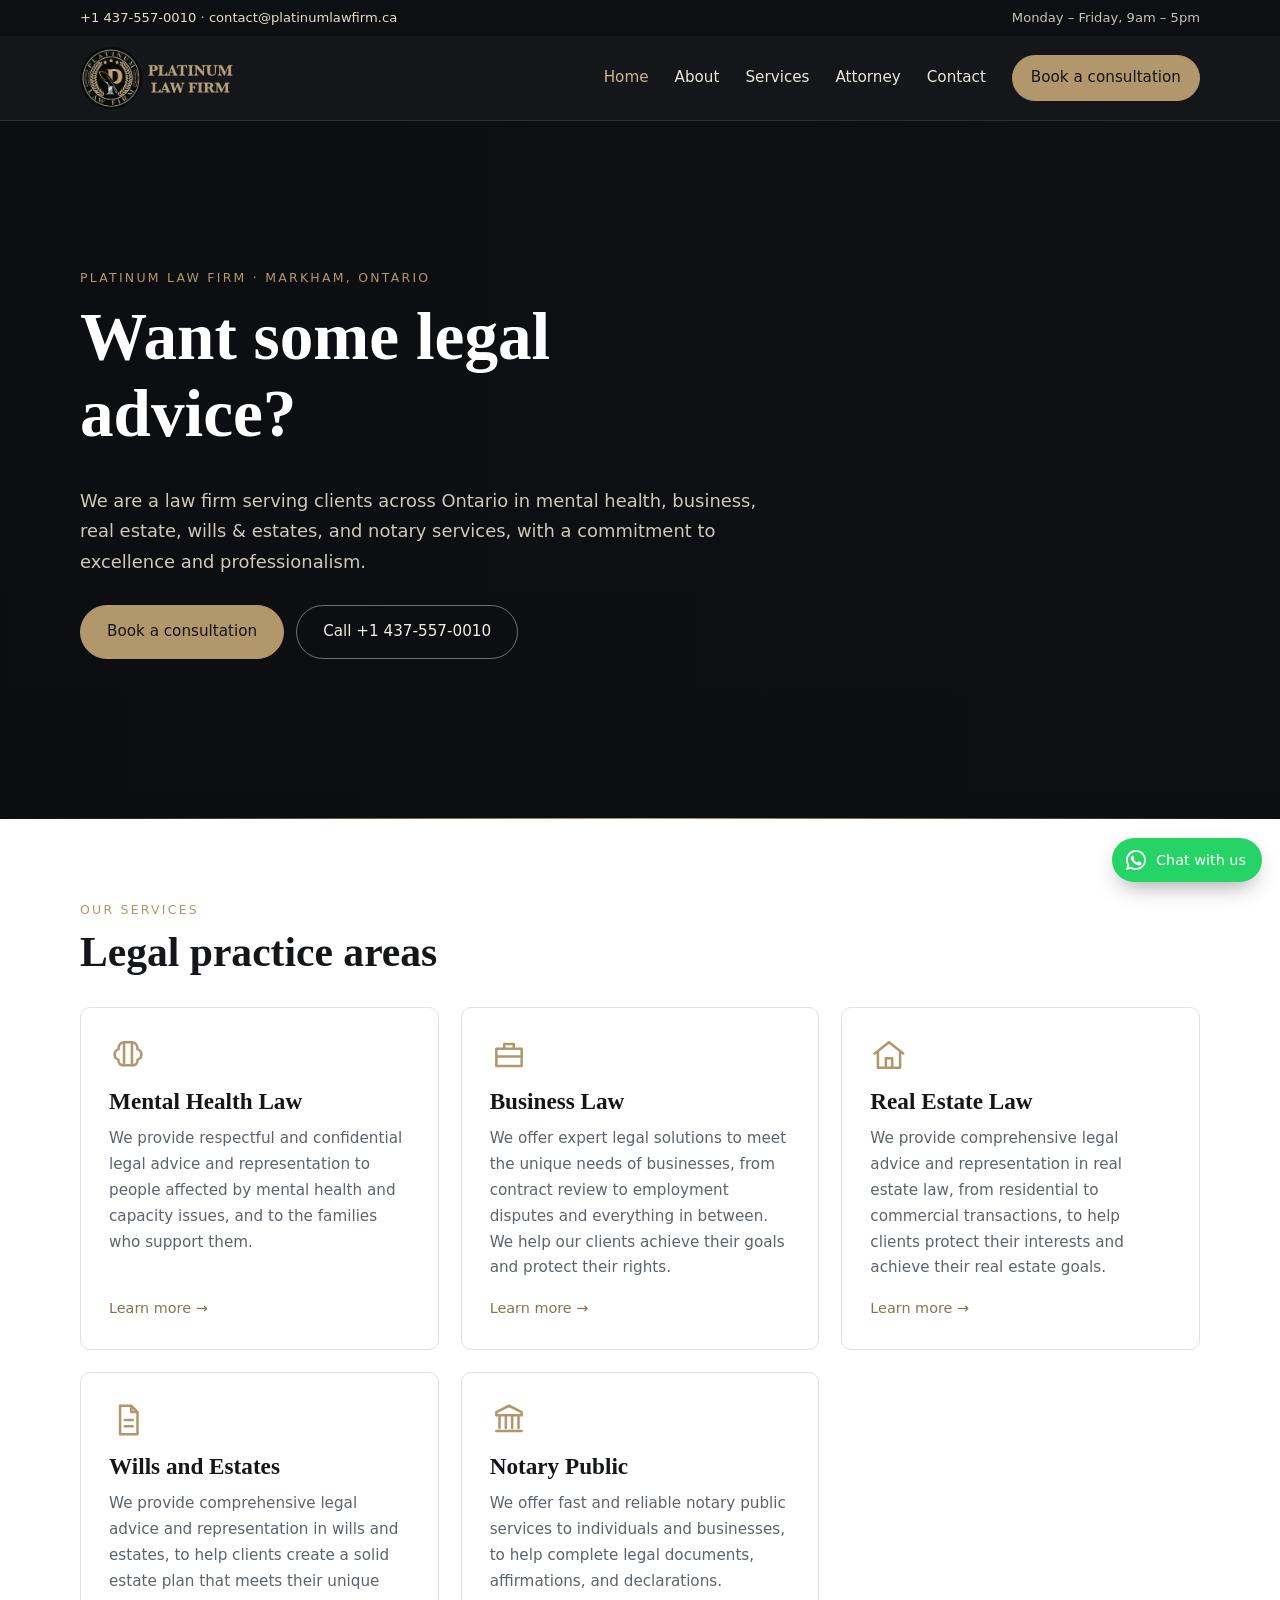
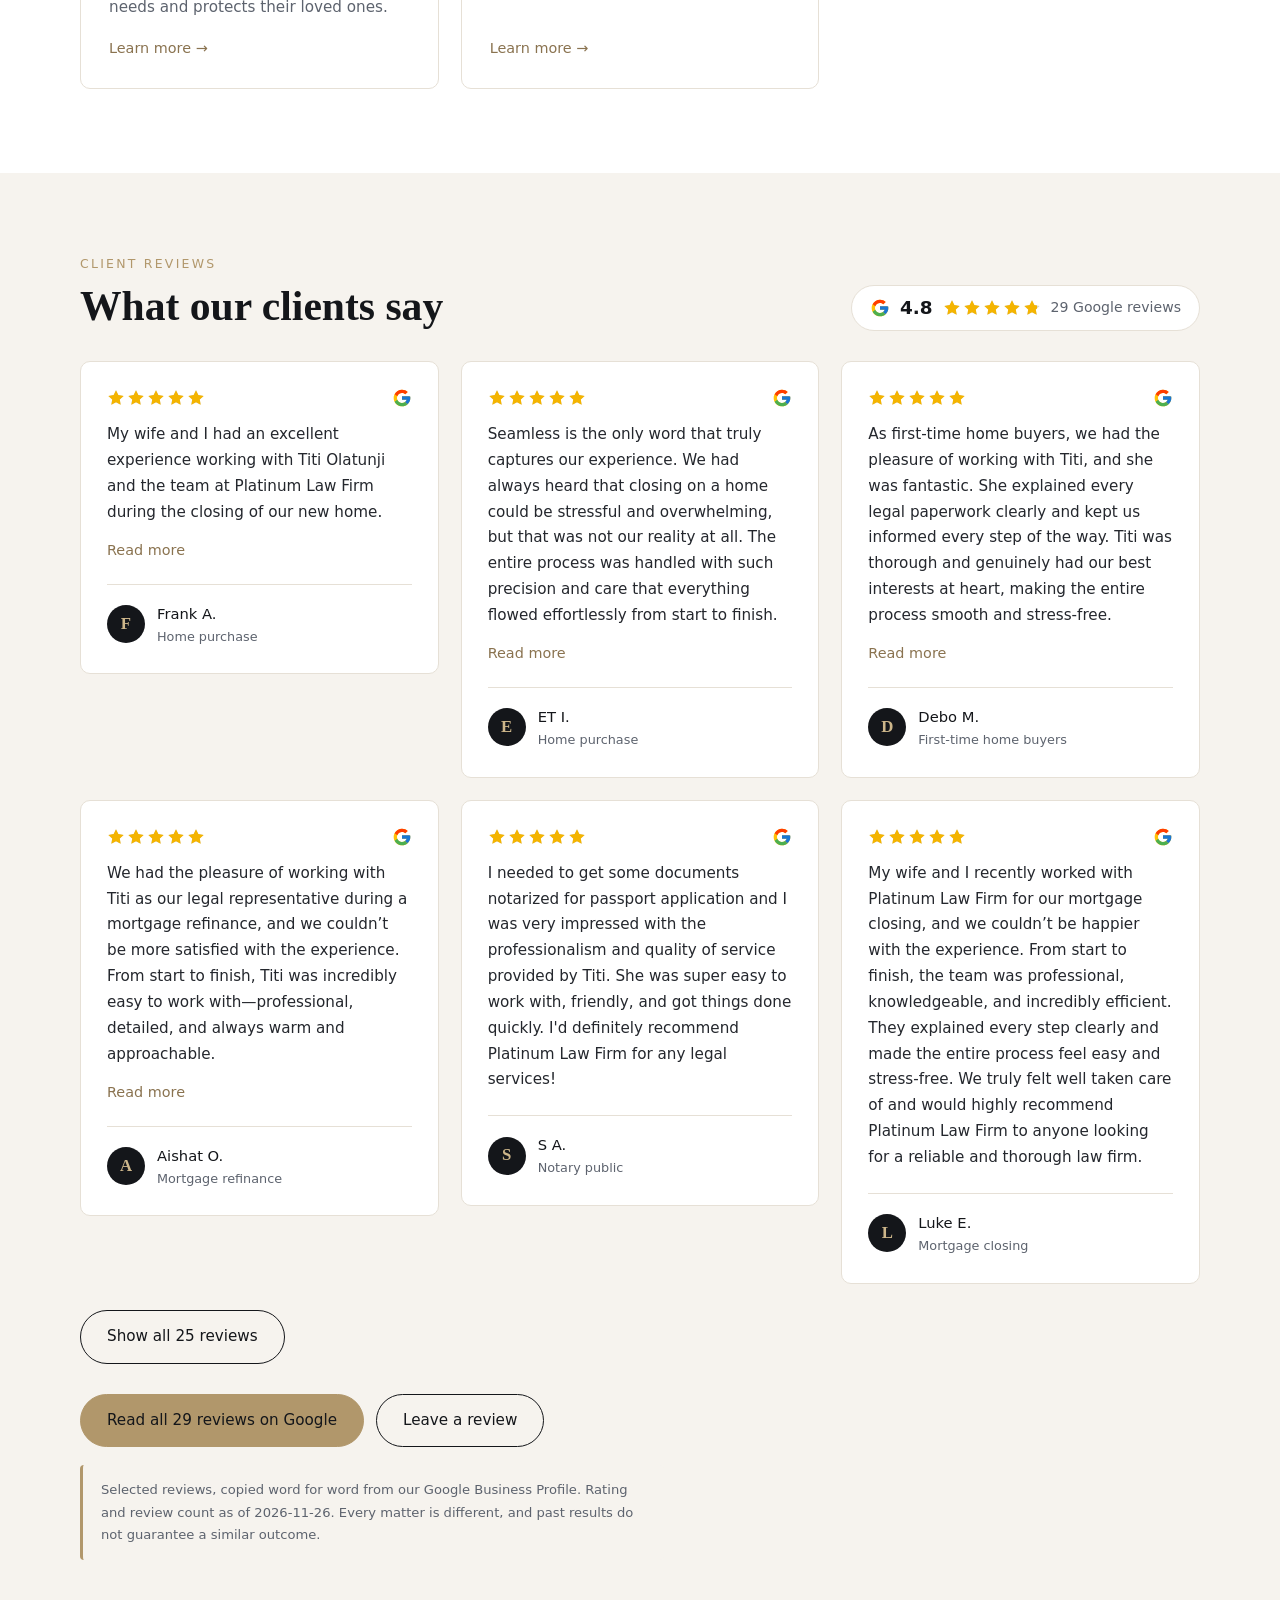
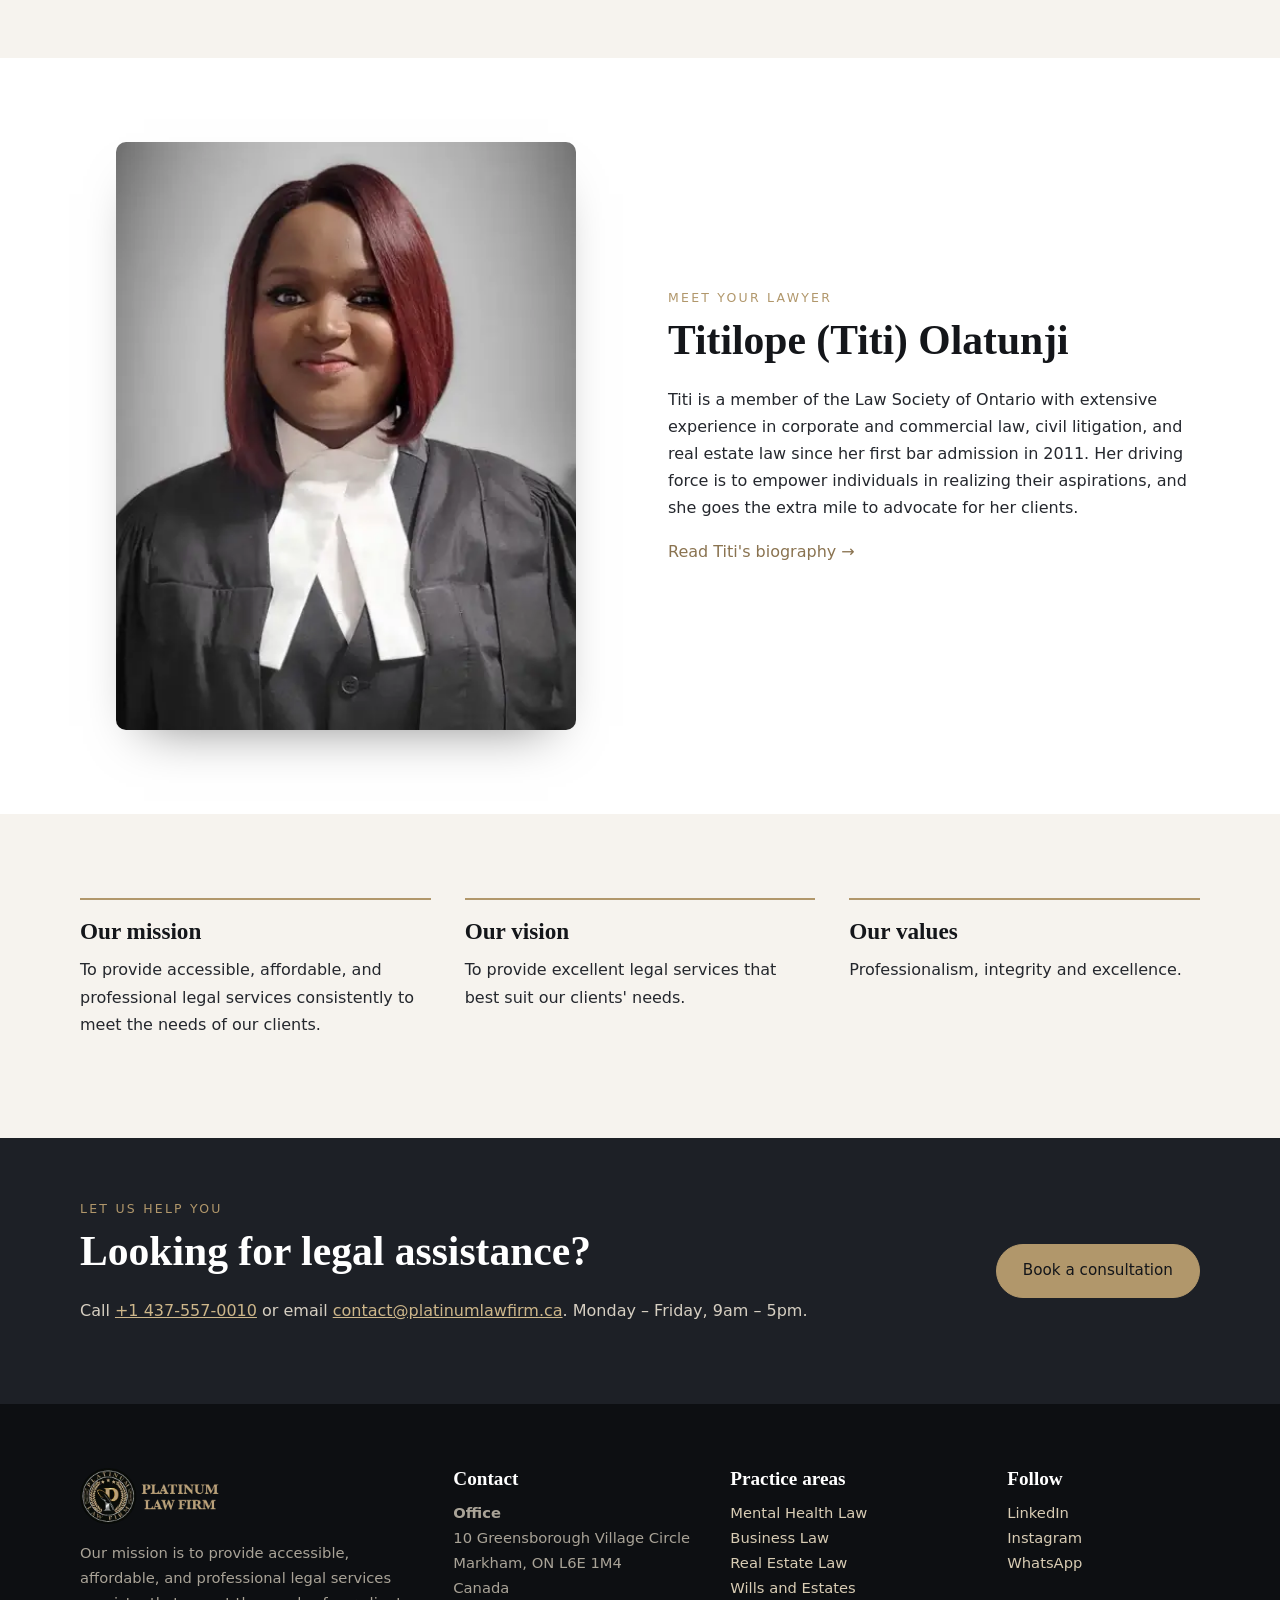
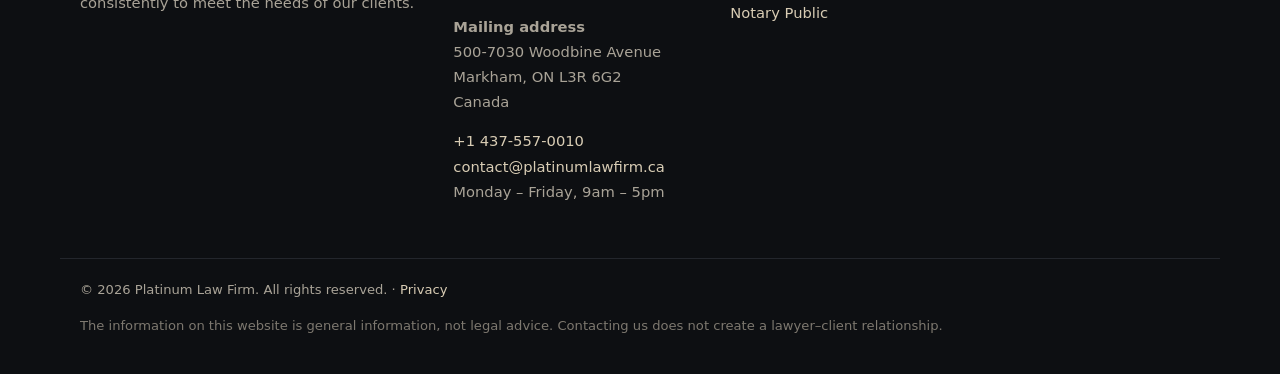
==== commit f6c3cd23: "Show the firm's Google reviews on the home page Adds a "What our clients say" section with the 4.8 G" ====
--- a/index.html
+++ b/index.html
@@ -16,8 +16,7 @@
 <link rel="preconnect" href="https://fonts.googleapis.com">
 <link rel="preconnect" href="https://fonts.gstatic.com" crossorigin>
 <link rel="stylesheet" href="https://fonts.googleapis.com/css2?family=Cormorant+Garamond:wght@500;600&family=Poppins:wght@300;400;500;600&display=swap">
-<link rel="stylesheet" href="/css/styles.css?v=a57ac23fb1">
-<script src="/js/motion-init.js?v=614da2cd3e"></script>
+<link rel="stylesheet" href="/css/styles.css?v=8751308770">
 <script type="application/ld+json">{"@context":"https://schema.org","@type":"LegalService","name":"Platinum Law Firm","url":"https://www.platinumlawfirm.ca/","telephone":"+14375570010","email":"contact@platinumlawfirm.ca","address":{"@type":"PostalAddress","streetAddress":"10 Greensborough Village Circle","addressLocality":"Markham","addressRegion":"ON","postalCode":"L6E 1M4","addressCountry":"CA"},"openingHours":"Mo-Fr 09:00-17:00","areaServed":"Ontario"}</script>
 </head>
 <body>
@@ -32,13 +31,23 @@
   <nav id="nav" class="nav"><a href="/" aria-current="page">Home</a><a href="/about/">About</a><a href="/services/">Services</a><a href="/attorney/titilope-olatunji/">Attorney</a><a href="/contact/">Contact</a><a class="btn btn-sm" href="https://platinumlawfirm.cliogrow.com/book" target="_blank" rel="noopener noreferrer">Book a consultation</a></nav>
 </div></header>
 <main id="main">
-<section class="hero hero-has-video"><video class="hero-video" autoplay muted loop playsinline preload="metadata" aria-hidden="true" poster="https://images.pexels.com/videos/6101341/pexels-photo-6101341.jpeg?auto=compress&amp;cs=tinysrgb&amp;w=1600"><source media="(max-width: 700px)" src="https://videos.pexels.com/video-files/6101341/6101341-hd_1366_720_30fps.mp4" type="video/mp4"><source src="https://videos.pexels.com/video-files/6101341/6101341-hd_2048_1080_30fps.mp4" type="video/mp4"></video><div class="hero-shade"></div><div class="wrap"><p class="eyebrow">Platinum Law Firm · Markham, Ontario</p><h1>Want some legal advice?</h1><p class="lead">We are a law firm serving clients across Ontario in mental health, business, real estate, wills &amp; estates, and notary services, with a commitment to excellence and professionalism.</p><div class="hero-actions"><a class="btn" href="https://platinumlawfirm.cliogrow.com/book" target="_blank" rel="noopener noreferrer">Book a consultation</a><a class="btn btn-ghost" href="tel:+14375570010">Call +1 437-557-0010</a></div></div></section><section class="section"><div class="wrap"><p class="eyebrow">Our services</p><h2>Legal practice areas</h2><div class="cards"><a class="card" href="/mental-health-law/"><svg class="icon" viewBox="0 0 24 24" aria-hidden="true" fill="none" stroke="currentColor" stroke-width="1.6" stroke-linecap="round" stroke-linejoin="round"><path d="M9.5 4a3.5 3.5 0 0 0-3.4 4.3A3.5 3.5 0 0 0 6 15a3 3 0 0 0 3.5 3.5V4ZM14.5 4a3.5 3.5 0 0 1 3.4 4.3A3.5 3.5 0 0 1 18 15a3 3 0 0 1-3.5 3.5V4ZM9.5 4h5M9.5 18.5h5"/></svg><h3>Mental Health Law</h3><p>We provide respectful and confidential legal advice and representation to people affected by mental health and capacity issues, and to the families who support them.</p><span class="more">Learn more <span class="arr" aria-hidden="true">→</span></span></a><a class="card" href="/business-law/"><svg class="icon" viewBox="0 0 24 24" aria-hidden="true" fill="none" stroke="currentColor" stroke-width="1.6" stroke-linecap="round" stroke-linejoin="round"><path d="M4 8h16v11H4zM9 8V5h6v3M4 13h16"/></svg><h3>Business Law</h3><p>We offer expert legal solutions to meet the unique needs of businesses, from contract review to employment disputes and everything in between. We help our clients achieve their goals and protect their rights.</p><span class="more">Learn more <span class="arr" aria-hidden="true">→</span></span></a><a class="card" href="/real-estate-law/"><svg class="icon" viewBox="0 0 24 24" aria-hidden="true" fill="none" stroke="currentColor" stroke-width="1.6" stroke-linecap="round" stroke-linejoin="round"><path d="M3 11 12 4l9 7M5 10v10h14V10M10 20v-6h4v6"/></svg><h3>Real Estate Law</h3><p>We provide comprehensive legal advice and representation in real estate law, from residential to commercial transactions, to help clients protect their interests and achieve their real estate goals.</p><span class="more">Learn more <span class="arr" aria-hidden="true">→</span></span></a><a class="card" href="/wills-and-estates/"><svg class="icon" viewBox="0 0 24 24" aria-hidden="true" fill="none" stroke="currentColor" stroke-width="1.6" stroke-linecap="round" stroke-linejoin="round"><path d="M7 3h7l4 4v14H7zM14 3v4h4M10 12h5M10 16h5"/></svg><h3>Wills and Estates</h3><p>We provide comprehensive legal advice and representation in wills and estates, to help clients create a solid estate plan that meets their unique needs and protects their loved ones.</p><span class="more">Learn more <span class="arr" aria-hidden="true">→</span></span></a><a class="card" href="/notary-public/"><svg class="icon" viewBox="0 0 24 24" aria-hidden="true" fill="none" stroke="currentColor" stroke-width="1.6" stroke-linecap="round" stroke-linejoin="round"><path d="M12 3 4 7v2h16V7l-8-4ZM6 9v8M10 9v8M14 9v8M18 9v8M4 19h16"/></svg><h3>Notary Public</h3><p>We offer fast and reliable notary public services to individuals and businesses, to help complete legal documents, affirmations, and declarations.</p><span class="more">Learn more <span class="arr" aria-hidden="true">→</span></span></a></div></div></section><section class="section alt"><div class="wrap split">
+<section class="hero hero-has-video"><video class="hero-video" autoplay muted loop playsinline preload="metadata" aria-hidden="true" poster="https://images.pexels.com/videos/6101341/pexels-photo-6101341.jpeg?auto=compress&amp;cs=tinysrgb&amp;w=1600"><source media="(max-width: 700px)" src="https://videos.pexels.com/video-files/6101341/6101341-hd_1366_720_30fps.mp4" type="video/mp4"><source src="https://videos.pexels.com/video-files/6101341/6101341-hd_2048_1080_30fps.mp4" type="video/mp4"></video><div class="hero-shade"></div><div class="wrap"><p class="eyebrow">Platinum Law Firm · Markham, Ontario</p><h1>Want some legal advice?</h1><p class="lead">We are a law firm serving clients across Ontario in mental health, business, real estate, wills &amp; estates, and notary services, with a commitment to excellence and professionalism.</p><div class="hero-actions"><a class="btn" href="https://platinumlawfirm.cliogrow.com/book" target="_blank" rel="noopener noreferrer">Book a consultation</a><a class="btn btn-ghost" href="tel:+14375570010">Call +1 437-557-0010</a></div></div></section><section class="section"><div class="wrap"><p class="eyebrow">Our services</p><h2>Legal practice areas</h2><div class="cards"><a class="card" href="/mental-health-law/"><svg class="icon" viewBox="0 0 24 24" aria-hidden="true" fill="none" stroke="currentColor" stroke-width="1.6" stroke-linecap="round" stroke-linejoin="round"><path d="M9.5 4a3.5 3.5 0 0 0-3.4 4.3A3.5 3.5 0 0 0 6 15a3 3 0 0 0 3.5 3.5V4ZM14.5 4a3.5 3.5 0 0 1 3.4 4.3A3.5 3.5 0 0 1 18 15a3 3 0 0 1-3.5 3.5V4ZM9.5 4h5M9.5 18.5h5"/></svg><h3>Mental Health Law</h3><p>We provide respectful and confidential legal advice and representation to people affected by mental health and capacity issues, and to the families who support them.</p><span class="more">Learn more →</span></a><a class="card" href="/business-law/"><svg class="icon" viewBox="0 0 24 24" aria-hidden="true" fill="none" stroke="currentColor" stroke-width="1.6" stroke-linecap="round" stroke-linejoin="round"><path d="M4 8h16v11H4zM9 8V5h6v3M4 13h16"/></svg><h3>Business Law</h3><p>We offer expert legal solutions to meet the unique needs of businesses, from contract review to employment disputes and everything in between. We help our clients achieve their goals and protect their rights.</p><span class="more">Learn more →</span></a><a class="card" href="/real-estate-law/"><svg class="icon" viewBox="0 0 24 24" aria-hidden="true" fill="none" stroke="currentColor" stroke-width="1.6" stroke-linecap="round" stroke-linejoin="round"><path d="M3 11 12 4l9 7M5 10v10h14V10M10 20v-6h4v6"/></svg><h3>Real Estate Law</h3><p>We provide comprehensive legal advice and representation in real estate law, from residential to commercial transactions, to help clients protect their interests and achieve their real estate goals.</p><span class="more">Learn more →</span></a><a class="card" href="/wills-and-estates/"><svg class="icon" viewBox="0 0 24 24" aria-hidden="true" fill="none" stroke="currentColor" stroke-width="1.6" stroke-linecap="round" stroke-linejoin="round"><path d="M7 3h7l4 4v14H7zM14 3v4h4M10 12h5M10 16h5"/></svg><h3>Wills and Estates</h3><p>We provide comprehensive legal advice and representation in wills and estates, to help clients create a solid estate plan that meets their unique needs and protects their loved ones.</p><span class="more">Learn more →</span></a><a class="card" href="/notary-public/"><svg class="icon" viewBox="0 0 24 24" aria-hidden="true" fill="none" stroke="currentColor" stroke-width="1.6" stroke-linecap="round" stroke-linejoin="round"><path d="M12 3 4 7v2h16V7l-8-4ZM6 9v8M10 9v8M14 9v8M18 9v8M4 19h16"/></svg><h3>Notary Public</h3><p>We offer fast and reliable notary public services to individuals and businesses, to help complete legal documents, affirmations, and declarations.</p><span class="more">Learn more →</span></a></div></div></section><section class="section alt reviews" id="reviews"><div class="wrap">
+  <div class="reviews-head">
+    <div><p class="eyebrow">Client reviews</p><h2>What our clients say</h2></div>
+    <a class="g-badge" href="https://search.google.com/local/reviews?placeid=ChIJ_7SwXK8WL4sRHjRwOblKLWk" target="_blank" rel="noopener noreferrer" aria-label="Rated 4.8 out of 5 from 29 Google reviews"><svg class="g-icon" viewBox="0 0 48 48" aria-hidden="true"><path fill="#FFC107" d="M43.6 20.5H42V20H24v8h11.3C33.7 32.7 29.2 36 24 36c-6.6 0-12-5.4-12-12s5.4-12 12-12c3.1 0 5.8 1.2 7.9 3l5.7-5.7C34 6.1 29.3 4 24 4 13 4 4 13 4 24s9 20 20 20 20-9 20-20c0-1.3-.1-2.4-.4-3.5z"/><path fill="#FF3D00" d="m6.3 14.7 6.6 4.8C14.7 15.1 19 12 24 12c3.1 0 5.8 1.2 7.9 3l5.7-5.7C34 6.1 29.3 4 24 4 16.3 4 9.7 8.3 6.3 14.7z"/><path fill="#4CAF50" d="M24 44c5.2 0 9.9-2 13.4-5.2l-6.2-5.2C29.2 35.1 26.7 36 24 36c-5.2 0-9.6-3.3-11.3-7.9l-6.5 5C9.5 39.6 16.2 44 24 44z"/><path fill="#1976D2" d="M43.6 20.5H42V20H24v8h11.3c-.8 2.2-2.2 4.2-4.1 5.6l6.2 5.2C37 39.2 44 34 44 24c0-1.3-.1-2.4-.4-3.5z"/></svg><span class="g-badge__score">4.8</span><span class="g-stars" role="img" aria-label="4.8 out of 5 stars"><span class="star f100"><svg viewBox="0 0 20 20" aria-hidden="true"><path d="M10 1.5l2.6 5.3 5.9.9-4.3 4.1 1 5.8L10 14.8l-5.2 2.8 1-5.8-4.3-4.1 5.9-.9z"/></svg><svg viewBox="0 0 20 20" aria-hidden="true"><path d="M10 1.5l2.6 5.3 5.9.9-4.3 4.1 1 5.8L10 14.8l-5.2 2.8 1-5.8-4.3-4.1 5.9-.9z"/></svg></span><span class="star f100"><svg viewBox="0 0 20 20" aria-hidden="true"><path d="M10 1.5l2.6 5.3 5.9.9-4.3 4.1 1 5.8L10 14.8l-5.2 2.8 1-5.8-4.3-4.1 5.9-.9z"/></svg><svg viewBox="0 0 20 20" aria-hidden="true"><path d="M10 1.5l2.6 5.3 5.9.9-4.3 4.1 1 5.8L10 14.8l-5.2 2.8 1-5.8-4.3-4.1 5.9-.9z"/></svg></span><span class="star f100"><svg viewBox="0 0 20 20" aria-hidden="true"><path d="M10 1.5l2.6 5.3 5.9.9-4.3 4.1 1 5.8L10 14.8l-5.2 2.8 1-5.8-4.3-4.1 5.9-.9z"/></svg><svg viewBox="0 0 20 20" aria-hidden="true"><path d="M10 1.5l2.6 5.3 5.9.9-4.3 4.1 1 5.8L10 14.8l-5.2 2.8 1-5.8-4.3-4.1 5.9-.9z"/></svg></span><span class="star f100"><svg viewBox="0 0 20 20" aria-hidden="true"><path d="M10 1.5l2.6 5.3 5.9.9-4.3 4.1 1 5.8L10 14.8l-5.2 2.8 1-5.8-4.3-4.1 5.9-.9z"/></svg><svg viewBox="0 0 20 20" aria-hidden="true"><path d="M10 1.5l2.6 5.3 5.9.9-4.3 4.1 1 5.8L10 14.8l-5.2 2.8 1-5.8-4.3-4.1 5.9-.9z"/></svg></span><span class="star f80"><svg viewBox="0 0 20 20" aria-hidden="true"><path d="M10 1.5l2.6 5.3 5.9.9-4.3 4.1 1 5.8L10 14.8l-5.2 2.8 1-5.8-4.3-4.1 5.9-.9z"/></svg><svg viewBox="0 0 20 20" aria-hidden="true"><path d="M10 1.5l2.6 5.3 5.9.9-4.3 4.1 1 5.8L10 14.8l-5.2 2.8 1-5.8-4.3-4.1 5.9-.9z"/></svg></span></span><span class="g-badge__count">29 Google reviews</span></a>
+  </div>
+  <div class="reviews-grid"><article class="review-card"><div class="review-card__top"><span class="g-stars" role="img" aria-label="5 out of 5 stars"><span class="star f100"><svg viewBox="0 0 20 20" aria-hidden="true"><path d="M10 1.5l2.6 5.3 5.9.9-4.3 4.1 1 5.8L10 14.8l-5.2 2.8 1-5.8-4.3-4.1 5.9-.9z"/></svg><svg viewBox="0 0 20 20" aria-hidden="true"><path d="M10 1.5l2.6 5.3 5.9.9-4.3 4.1 1 5.8L10 14.8l-5.2 2.8 1-5.8-4.3-4.1 5.9-.9z"/></svg></span><span class="star f100"><svg viewBox="0 0 20 20" aria-hidden="true"><path d="M10 1.5l2.6 5.3 5.9.9-4.3 4.1 1 5.8L10 14.8l-5.2 2.8 1-5.8-4.3-4.1 5.9-.9z"/></svg><svg viewBox="0 0 20 20" aria-hidden="true"><path d="M10 1.5l2.6 5.3 5.9.9-4.3 4.1 1 5.8L10 14.8l-5.2 2.8 1-5.8-4.3-4.1 5.9-.9z"/></svg></span><span class="star f100"><svg viewBox="0 0 20 20" aria-hidden="true"><path d="M10 1.5l2.6 5.3 5.9.9-4.3 4.1 1 5.8L10 14.8l-5.2 2.8 1-5.8-4.3-4.1 5.9-.9z"/></svg><svg viewBox="0 0 20 20" aria-hidden="true"><path d="M10 1.5l2.6 5.3 5.9.9-4.3 4.1 1 5.8L10 14.8l-5.2 2.8 1-5.8-4.3-4.1 5.9-.9z"/></svg></span><span class="star f100"><svg viewBox="0 0 20 20" aria-hidden="true"><path d="M10 1.5l2.6 5.3 5.9.9-4.3 4.1 1 5.8L10 14.8l-5.2 2.8 1-5.8-4.3-4.1 5.9-.9z"/></svg><svg viewBox="0 0 20 20" aria-hidden="true"><path d="M10 1.5l2.6 5.3 5.9.9-4.3 4.1 1 5.8L10 14.8l-5.2 2.8 1-5.8-4.3-4.1 5.9-.9z"/></svg></span><span class="star f100"><svg viewBox="0 0 20 20" aria-hidden="true"><path d="M10 1.5l2.6 5.3 5.9.9-4.3 4.1 1 5.8L10 14.8l-5.2 2.8 1-5.8-4.3-4.1 5.9-.9z"/></svg><svg viewBox="0 0 20 20" aria-hidden="true"><path d="M10 1.5l2.6 5.3 5.9.9-4.3 4.1 1 5.8L10 14.8l-5.2 2.8 1-5.8-4.3-4.1 5.9-.9z"/></svg></span></span><svg class="g-icon" viewBox="0 0 48 48" aria-hidden="true"><path fill="#FFC107" d="M43.6 20.5H42V20H24v8h11.3C33.7 32.7 29.2 36 24 36c-6.6 0-12-5.4-12-12s5.4-12 12-12c3.1 0 5.8 1.2 7.9 3l5.7-5.7C34 6.1 29.3 4 24 4 13 4 4 13 4 24s9 20 20 20 20-9 20-20c0-1.3-.1-2.4-.4-3.5z"/><path fill="#FF3D00" d="m6.3 14.7 6.6 4.8C14.7 15.1 19 12 24 12c3.1 0 5.8 1.2 7.9 3l5.7-5.7C34 6.1 29.3 4 24 4 16.3 4 9.7 8.3 6.3 14.7z"/><path fill="#4CAF50" d="M24 44c5.2 0 9.9-2 13.4-5.2l-6.2-5.2C29.2 35.1 26.7 36 24 36c-5.2 0-9.6-3.3-11.3-7.9l-6.5 5C9.5 39.6 16.2 44 24 44z"/><path fill="#1976D2" d="M43.6 20.5H42V20H24v8h11.3c-.8 2.2-2.2 4.2-4.1 5.6l6.2 5.2C37 39.2 44 34 44 24c0-1.3-.1-2.4-.4-3.5z"/></svg></div><div class="review-card__text"><p>My wife and I had an excellent experience working with Titi Olatunji and the team at Platinum Law Firm during the closing of our new home.</p><details class="review-more"><summary>Read more</summary><p>Titi’s professionalism, responsiveness, work ethic, and dedication throughout the entire process were truly remarkable. She kept us informed, answered our questions promptly, and helped ensure the transaction was completed smoothly and successfully.</p><p>Buying and closing on a home can be stressful, especially with tight timelines and many moving parts, but Titi made the process feel organized and manageable. Her attention to detail and commitment to her clients gave us confidence every step of the way.</p><p>We are sincerely grateful for her support and would highly recommend Titi and Platinum Law Firm to anyone looking for a knowledgeable, trustworthy, and dependable real estate lawyer.</p><p>Thank you again for helping our family close on our new home!</p><p>— Frank &amp; Grace.</p></details></div><footer class="review-card__by"><span class="review-card__avatar" aria-hidden="true">F</span><span><strong>Frank A.</strong><span class="review-card__tag">Home purchase</span></span></footer></article><article class="review-card"><div class="review-card__top"><span class="g-stars" role="img" aria-label="5 out of 5 stars"><span class="star f100"><svg viewBox="0 0 20 20" aria-hidden="true"><path d="M10 1.5l2.6 5.3 5.9.9-4.3 4.1 1 5.8L10 14.8l-5.2 2.8 1-5.8-4.3-4.1 5.9-.9z"/></svg><svg viewBox="0 0 20 20" aria-hidden="true"><path d="M10 1.5l2.6 5.3 5.9.9-4.3 4.1 1 5.8L10 14.8l-5.2 2.8 1-5.8-4.3-4.1 5.9-.9z"/></svg></span><span class="star f100"><svg viewBox="0 0 20 20" aria-hidden="true"><path d="M10 1.5l2.6 5.3 5.9.9-4.3 4.1 1 5.8L10 14.8l-5.2 2.8 1-5.8-4.3-4.1 5.9-.9z"/></svg><svg viewBox="0 0 20 20" aria-hidden="true"><path d="M10 1.5l2.6 5.3 5.9.9-4.3 4.1 1 5.8L10 14.8l-5.2 2.8 1-5.8-4.3-4.1 5.9-.9z"/></svg></span><span class="star f100"><svg viewBox="0 0 20 20" aria-hidden="true"><path d="M10 1.5l2.6 5.3 5.9.9-4.3 4.1 1 5.8L10 14.8l-5.2 2.8 1-5.8-4.3-4.1 5.9-.9z"/></svg><svg viewBox="0 0 20 20" aria-hidden="true"><path d="M10 1.5l2.6 5.3 5.9.9-4.3 4.1 1 5.8L10 14.8l-5.2 2.8 1-5.8-4.3-4.1 5.9-.9z"/></svg></span><span class="star f100"><svg viewBox="0 0 20 20" aria-hidden="true"><path d="M10 1.5l2.6 5.3 5.9.9-4.3 4.1 1 5.8L10 14.8l-5.2 2.8 1-5.8-4.3-4.1 5.9-.9z"/></svg><svg viewBox="0 0 20 20" aria-hidden="true"><path d="M10 1.5l2.6 5.3 5.9.9-4.3 4.1 1 5.8L10 14.8l-5.2 2.8 1-5.8-4.3-4.1 5.9-.9z"/></svg></span><span class="star f100"><svg viewBox="0 0 20 20" aria-hidden="true"><path d="M10 1.5l2.6 5.3 5.9.9-4.3 4.1 1 5.8L10 14.8l-5.2 2.8 1-5.8-4.3-4.1 5.9-.9z"/></svg><svg viewBox="0 0 20 20" aria-hidden="true"><path d="M10 1.5l2.6 5.3 5.9.9-4.3 4.1 1 5.8L10 14.8l-5.2 2.8 1-5.8-4.3-4.1 5.9-.9z"/></svg></span></span><svg class="g-icon" viewBox="0 0 48 48" aria-hidden="true"><path fill="#FFC107" d="M43.6 20.5H42V20H24v8h11.3C33.7 32.7 29.2 36 24 36c-6.6 0-12-5.4-12-12s5.4-12 12-12c3.1 0 5.8 1.2 7.9 3l5.7-5.7C34 6.1 29.3 4 24 4 13 4 4 13 4 24s9 20 20 20 20-9 20-20c0-1.3-.1-2.4-.4-3.5z"/><path fill="#FF3D00" d="m6.3 14.7 6.6 4.8C14.7 15.1 19 12 24 12c3.1 0 5.8 1.2 7.9 3l5.7-5.7C34 6.1 29.3 4 24 4 16.3 4 9.7 8.3 6.3 14.7z"/><path fill="#4CAF50" d="M24 44c5.2 0 9.9-2 13.4-5.2l-6.2-5.2C29.2 35.1 26.7 36 24 36c-5.2 0-9.6-3.3-11.3-7.9l-6.5 5C9.5 39.6 16.2 44 24 44z"/><path fill="#1976D2" d="M43.6 20.5H42V20H24v8h11.3c-.8 2.2-2.2 4.2-4.1 5.6l6.2 5.2C37 39.2 44 34 44 24c0-1.3-.1-2.4-.4-3.5z"/></svg></div><div class="review-card__text"><p>Seamless is the only word that truly captures our experience. We had always heard that closing on a home could be stressful and overwhelming, but that was not our reality at all. The entire process was handled with such precision and care that everything flowed effortlessly from start to finish.</p><details class="review-more"><summary>Read more</summary><p>Platinum Law Firm guided us through the closing of our home purchase with outstanding professionalism, clarity, and attention to detail. At every stage, we felt informed, supported, and completely confident that our interests were fully protected.</p><p>What stood out most was their ability to make something typically complex feel simple and worry free. They were proactive, responsive, and thoroughly reliable.</p><p>We wholeheartedly recommend Platinum Law Firm to anyone looking for a legal team that delivers excellence and peace of mind.</p></details></div><footer class="review-card__by"><span class="review-card__avatar" aria-hidden="true">E</span><span><strong>ET I.</strong><span class="review-card__tag">Home purchase</span></span></footer></article><article class="review-card"><div class="review-card__top"><span class="g-stars" role="img" aria-label="5 out of 5 stars"><span class="star f100"><svg viewBox="0 0 20 20" aria-hidden="true"><path d="M10 1.5l2.6 5.3 5.9.9-4.3 4.1 1 5.8L10 14.8l-5.2 2.8 1-5.8-4.3-4.1 5.9-.9z"/></svg><svg viewBox="0 0 20 20" aria-hidden="true"><path d="M10 1.5l2.6 5.3 5.9.9-4.3 4.1 1 5.8L10 14.8l-5.2 2.8 1-5.8-4.3-4.1 5.9-.9z"/></svg></span><span class="star f100"><svg viewBox="0 0 20 20" aria-hidden="true"><path d="M10 1.5l2.6 5.3 5.9.9-4.3 4.1 1 5.8L10 14.8l-5.2 2.8 1-5.8-4.3-4.1 5.9-.9z"/></svg><svg viewBox="0 0 20 20" aria-hidden="true"><path d="M10 1.5l2.6 5.3 5.9.9-4.3 4.1 1 5.8L10 14.8l-5.2 2.8 1-5.8-4.3-4.1 5.9-.9z"/></svg></span><span class="star f100"><svg viewBox="0 0 20 20" aria-hidden="true"><path d="M10 1.5l2.6 5.3 5.9.9-4.3 4.1 1 5.8L10 14.8l-5.2 2.8 1-5.8-4.3-4.1 5.9-.9z"/></svg><svg viewBox="0 0 20 20" aria-hidden="true"><path d="M10 1.5l2.6 5.3 5.9.9-4.3 4.1 1 5.8L10 14.8l-5.2 2.8 1-5.8-4.3-4.1 5.9-.9z"/></svg></span><span class="star f100"><svg viewBox="0 0 20 20" aria-hidden="true"><path d="M10 1.5l2.6 5.3 5.9.9-4.3 4.1 1 5.8L10 14.8l-5.2 2.8 1-5.8-4.3-4.1 5.9-.9z"/></svg><svg viewBox="0 0 20 20" aria-hidden="true"><path d="M10 1.5l2.6 5.3 5.9.9-4.3 4.1 1 5.8L10 14.8l-5.2 2.8 1-5.8-4.3-4.1 5.9-.9z"/></svg></span><span class="star f100"><svg viewBox="0 0 20 20" aria-hidden="true"><path d="M10 1.5l2.6 5.3 5.9.9-4.3 4.1 1 5.8L10 14.8l-5.2 2.8 1-5.8-4.3-4.1 5.9-.9z"/></svg><svg viewBox="0 0 20 20" aria-hidden="true"><path d="M10 1.5l2.6 5.3 5.9.9-4.3 4.1 1 5.8L10 14.8l-5.2 2.8 1-5.8-4.3-4.1 5.9-.9z"/></svg></span></span><svg class="g-icon" viewBox="0 0 48 48" aria-hidden="true"><path fill="#FFC107" d="M43.6 20.5H42V20H24v8h11.3C33.7 32.7 29.2 36 24 36c-6.6 0-12-5.4-12-12s5.4-12 12-12c3.1 0 5.8 1.2 7.9 3l5.7-5.7C34 6.1 29.3 4 24 4 13 4 4 13 4 24s9 20 20 20 20-9 20-20c0-1.3-.1-2.4-.4-3.5z"/><path fill="#FF3D00" d="m6.3 14.7 6.6 4.8C14.7 15.1 19 12 24 12c3.1 0 5.8 1.2 7.9 3l5.7-5.7C34 6.1 29.3 4 24 4 16.3 4 9.7 8.3 6.3 14.7z"/><path fill="#4CAF50" d="M24 44c5.2 0 9.9-2 13.4-5.2l-6.2-5.2C29.2 35.1 26.7 36 24 36c-5.2 0-9.6-3.3-11.3-7.9l-6.5 5C9.5 39.6 16.2 44 24 44z"/><path fill="#1976D2" d="M43.6 20.5H42V20H24v8h11.3c-.8 2.2-2.2 4.2-4.1 5.6l6.2 5.2C37 39.2 44 34 44 24c0-1.3-.1-2.4-.4-3.5z"/></svg></div><div class="review-card__text"><p>As first-time home buyers, we had the pleasure of working with Titi, and she was fantastic. She explained every legal paperwork clearly and kept us informed every step of the way. Titi was thorough and genuinely had our best interests at heart, making the entire process smooth and stress-free.</p><details class="review-more"><summary>Read more</summary><p>We highly recommend Titi to anyone looking for effective legal service in real estate transactions.</p><p>Thank you, Titi, for your outstanding service!</p></details></div><footer class="review-card__by"><span class="review-card__avatar" aria-hidden="true">D</span><span><strong>Debo M.</strong><span class="review-card__tag">First-time home buyers</span></span></footer></article><article class="review-card"><div class="review-card__top"><span class="g-stars" role="img" aria-label="5 out of 5 stars"><span class="star f100"><svg viewBox="0 0 20 20" aria-hidden="true"><path d="M10 1.5l2.6 5.3 5.9.9-4.3 4.1 1 5.8L10 14.8l-5.2 2.8 1-5.8-4.3-4.1 5.9-.9z"/></svg><svg viewBox="0 0 20 20" aria-hidden="true"><path d="M10 1.5l2.6 5.3 5.9.9-4.3 4.1 1 5.8L10 14.8l-5.2 2.8 1-5.8-4.3-4.1 5.9-.9z"/></svg></span><span class="star f100"><svg viewBox="0 0 20 20" aria-hidden="true"><path d="M10 1.5l2.6 5.3 5.9.9-4.3 4.1 1 5.8L10 14.8l-5.2 2.8 1-5.8-4.3-4.1 5.9-.9z"/></svg><svg viewBox="0 0 20 20" aria-hidden="true"><path d="M10 1.5l2.6 5.3 5.9.9-4.3 4.1 1 5.8L10 14.8l-5.2 2.8 1-5.8-4.3-4.1 5.9-.9z"/></svg></span><span class="star f100"><svg viewBox="0 0 20 20" aria-hidden="true"><path d="M10 1.5l2.6 5.3 5.9.9-4.3 4.1 1 5.8L10 14.8l-5.2 2.8 1-5.8-4.3-4.1 5.9-.9z"/></svg><svg viewBox="0 0 20 20" aria-hidden="true"><path d="M10 1.5l2.6 5.3 5.9.9-4.3 4.1 1 5.8L10 14.8l-5.2 2.8 1-5.8-4.3-4.1 5.9-.9z"/></svg></span><span class="star f100"><svg viewBox="0 0 20 20" aria-hidden="true"><path d="M10 1.5l2.6 5.3 5.9.9-4.3 4.1 1 5.8L10 14.8l-5.2 2.8 1-5.8-4.3-4.1 5.9-.9z"/></svg><svg viewBox="0 0 20 20" aria-hidden="true"><path d="M10 1.5l2.6 5.3 5.9.9-4.3 4.1 1 5.8L10 14.8l-5.2 2.8 1-5.8-4.3-4.1 5.9-.9z"/></svg></span><span class="star f100"><svg viewBox="0 0 20 20" aria-hidden="true"><path d="M10 1.5l2.6 5.3 5.9.9-4.3 4.1 1 5.8L10 14.8l-5.2 2.8 1-5.8-4.3-4.1 5.9-.9z"/></svg><svg viewBox="0 0 20 20" aria-hidden="true"><path d="M10 1.5l2.6 5.3 5.9.9-4.3 4.1 1 5.8L10 14.8l-5.2 2.8 1-5.8-4.3-4.1 5.9-.9z"/></svg></span></span><svg class="g-icon" viewBox="0 0 48 48" aria-hidden="true"><path fill="#FFC107" d="M43.6 20.5H42V20H24v8h11.3C33.7 32.7 29.2 36 24 36c-6.6 0-12-5.4-12-12s5.4-12 12-12c3.1 0 5.8 1.2 7.9 3l5.7-5.7C34 6.1 29.3 4 24 4 13 4 4 13 4 24s9 20 20 20 20-9 20-20c0-1.3-.1-2.4-.4-3.5z"/><path fill="#FF3D00" d="m6.3 14.7 6.6 4.8C14.7 15.1 19 12 24 12c3.1 0 5.8 1.2 7.9 3l5.7-5.7C34 6.1 29.3 4 24 4 16.3 4 9.7 8.3 6.3 14.7z"/><path fill="#4CAF50" d="M24 44c5.2 0 9.9-2 13.4-5.2l-6.2-5.2C29.2 35.1 26.7 36 24 36c-5.2 0-9.6-3.3-11.3-7.9l-6.5 5C9.5 39.6 16.2 44 24 44z"/><path fill="#1976D2" d="M43.6 20.5H42V20H24v8h11.3c-.8 2.2-2.2 4.2-4.1 5.6l6.2 5.2C37 39.2 44 34 44 24c0-1.3-.1-2.4-.4-3.5z"/></svg></div><div class="review-card__text"><p>We had the pleasure of working with Titi as our legal representative during a mortgage refinance, and we couldn’t be more satisfied with the experience. From start to finish, Titi was incredibly easy to work with—professional, detailed, and always warm and approachable.</p><details class="review-more"><summary>Read more</summary><p>Despite working under a tight timeline, she handled everything efficiently and ensured the process moved forward smoothly. She was proactive in providing clear explanations of all the documents we needed to sign, often well in advance, which helped us feel prepared and informed every step of the way.</p><p>Titi’s empathy and patience stood out throughout the process. She kept us updated without us needing to follow up, shared additional documents for our own records without being asked, and made the entire experience feel stress-free. Her combination of professionalism and genuine care made us feel completely comfortable and confident in her hands.</p><p>We wholeheartedly recommend Titi to anyone looking for a knowledgeable and reliable lawyer for mortgage-related matters—whether it&#x27;s refinancing, closing, or general legal support. She truly went above and beyond, and it was a pleasure working with her.</p></details></div><footer class="review-card__by"><span class="review-card__avatar" aria-hidden="true">A</span><span><strong>Aishat O.</strong><span class="review-card__tag">Mortgage refinance</span></span></footer></article><article class="review-card"><div class="review-card__top"><span class="g-stars" role="img" aria-label="5 out of 5 stars"><span class="star f100"><svg viewBox="0 0 20 20" aria-hidden="true"><path d="M10 1.5l2.6 5.3 5.9.9-4.3 4.1 1 5.8L10 14.8l-5.2 2.8 1-5.8-4.3-4.1 5.9-.9z"/></svg><svg viewBox="0 0 20 20" aria-hidden="true"><path d="M10 1.5l2.6 5.3 5.9.9-4.3 4.1 1 5.8L10 14.8l-5.2 2.8 1-5.8-4.3-4.1 5.9-.9z"/></svg></span><span class="star f100"><svg viewBox="0 0 20 20" aria-hidden="true"><path d="M10 1.5l2.6 5.3 5.9.9-4.3 4.1 1 5.8L10 14.8l-5.2 2.8 1-5.8-4.3-4.1 5.9-.9z"/></svg><svg viewBox="0 0 20 20" aria-hidden="true"><path d="M10 1.5l2.6 5.3 5.9.9-4.3 4.1 1 5.8L10 14.8l-5.2 2.8 1-5.8-4.3-4.1 5.9-.9z"/></svg></span><span class="star f100"><svg viewBox="0 0 20 20" aria-hidden="true"><path d="M10 1.5l2.6 5.3 5.9.9-4.3 4.1 1 5.8L10 14.8l-5.2 2.8 1-5.8-4.3-4.1 5.9-.9z"/></svg><svg viewBox="0 0 20 20" aria-hidden="true"><path d="M10 1.5l2.6 5.3 5.9.9-4.3 4.1 1 5.8L10 14.8l-5.2 2.8 1-5.8-4.3-4.1 5.9-.9z"/></svg></span><span class="star f100"><svg viewBox="0 0 20 20" aria-hidden="true"><path d="M10 1.5l2.6 5.3 5.9.9-4.3 4.1 1 5.8L10 14.8l-5.2 2.8 1-5.8-4.3-4.1 5.9-.9z"/></svg><svg viewBox="0 0 20 20" aria-hidden="true"><path d="M10 1.5l2.6 5.3 5.9.9-4.3 4.1 1 5.8L10 14.8l-5.2 2.8 1-5.8-4.3-4.1 5.9-.9z"/></svg></span><span class="star f100"><svg viewBox="0 0 20 20" aria-hidden="true"><path d="M10 1.5l2.6 5.3 5.9.9-4.3 4.1 1 5.8L10 14.8l-5.2 2.8 1-5.8-4.3-4.1 5.9-.9z"/></svg><svg viewBox="0 0 20 20" aria-hidden="true"><path d="M10 1.5l2.6 5.3 5.9.9-4.3 4.1 1 5.8L10 14.8l-5.2 2.8 1-5.8-4.3-4.1 5.9-.9z"/></svg></span></span><svg class="g-icon" viewBox="0 0 48 48" aria-hidden="true"><path fill="#FFC107" d="M43.6 20.5H42V20H24v8h11.3C33.7 32.7 29.2 36 24 36c-6.6 0-12-5.4-12-12s5.4-12 12-12c3.1 0 5.8 1.2 7.9 3l5.7-5.7C34 6.1 29.3 4 24 4 13 4 4 13 4 24s9 20 20 20 20-9 20-20c0-1.3-.1-2.4-.4-3.5z"/><path fill="#FF3D00" d="m6.3 14.7 6.6 4.8C14.7 15.1 19 12 24 12c3.1 0 5.8 1.2 7.9 3l5.7-5.7C34 6.1 29.3 4 24 4 16.3 4 9.7 8.3 6.3 14.7z"/><path fill="#4CAF50" d="M24 44c5.2 0 9.9-2 13.4-5.2l-6.2-5.2C29.2 35.1 26.7 36 24 36c-5.2 0-9.6-3.3-11.3-7.9l-6.5 5C9.5 39.6 16.2 44 24 44z"/><path fill="#1976D2" d="M43.6 20.5H42V20H24v8h11.3c-.8 2.2-2.2 4.2-4.1 5.6l6.2 5.2C37 39.2 44 34 44 24c0-1.3-.1-2.4-.4-3.5z"/></svg></div><div class="review-card__text"><p>I needed to get some documents notarized for passport application and I was very impressed with the professionalism and quality of service provided by Titi. She was super easy to work with, friendly, and got things done quickly. I&#x27;d definitely recommend Platinum Law Firm for any legal services!</p></div><footer class="review-card__by"><span class="review-card__avatar" aria-hidden="true">S</span><span><strong>S A.</strong><span class="review-card__tag">Notary public</span></span></footer></article><article class="review-card"><div class="review-card__top"><span class="g-stars" role="img" aria-label="5 out of 5 stars"><span class="star f100"><svg viewBox="0 0 20 20" aria-hidden="true"><path d="M10 1.5l2.6 5.3 5.9.9-4.3 4.1 1 5.8L10 14.8l-5.2 2.8 1-5.8-4.3-4.1 5.9-.9z"/></svg><svg viewBox="0 0 20 20" aria-hidden="true"><path d="M10 1.5l2.6 5.3 5.9.9-4.3 4.1 1 5.8L10 14.8l-5.2 2.8 1-5.8-4.3-4.1 5.9-.9z"/></svg></span><span class="star f100"><svg viewBox="0 0 20 20" aria-hidden="true"><path d="M10 1.5l2.6 5.3 5.9.9-4.3 4.1 1 5.8L10 14.8l-5.2 2.8 1-5.8-4.3-4.1 5.9-.9z"/></svg><svg viewBox="0 0 20 20" aria-hidden="true"><path d="M10 1.5l2.6 5.3 5.9.9-4.3 4.1 1 5.8L10 14.8l-5.2 2.8 1-5.8-4.3-4.1 5.9-.9z"/></svg></span><span class="star f100"><svg viewBox="0 0 20 20" aria-hidden="true"><path d="M10 1.5l2.6 5.3 5.9.9-4.3 4.1 1 5.8L10 14.8l-5.2 2.8 1-5.8-4.3-4.1 5.9-.9z"/></svg><svg viewBox="0 0 20 20" aria-hidden="true"><path d="M10 1.5l2.6 5.3 5.9.9-4.3 4.1 1 5.8L10 14.8l-5.2 2.8 1-5.8-4.3-4.1 5.9-.9z"/></svg></span><span class="star f100"><svg viewBox="0 0 20 20" aria-hidden="true"><path d="M10 1.5l2.6 5.3 5.9.9-4.3 4.1 1 5.8L10 14.8l-5.2 2.8 1-5.8-4.3-4.1 5.9-.9z"/></svg><svg viewBox="0 0 20 20" aria-hidden="true"><path d="M10 1.5l2.6 5.3 5.9.9-4.3 4.1 1 5.8L10 14.8l-5.2 2.8 1-5.8-4.3-4.1 5.9-.9z"/></svg></span><span class="star f100"><svg viewBox="0 0 20 20" aria-hidden="true"><path d="M10 1.5l2.6 5.3 5.9.9-4.3 4.1 1 5.8L10 14.8l-5.2 2.8 1-5.8-4.3-4.1 5.9-.9z"/></svg><svg viewBox="0 0 20 20" aria-hidden="true"><path d="M10 1.5l2.6 5.3 5.9.9-4.3 4.1 1 5.8L10 14.8l-5.2 2.8 1-5.8-4.3-4.1 5.9-.9z"/></svg></span></span><svg class="g-icon" viewBox="0 0 48 48" aria-hidden="true"><path fill="#FFC107" d="M43.6 20.5H42V20H24v8h11.3C33.7 32.7 29.2 36 24 36c-6.6 0-12-5.4-12-12s5.4-12 12-12c3.1 0 5.8 1.2 7.9 3l5.7-5.7C34 6.1 29.3 4 24 4 13 4 4 13 4 24s9 20 20 20 20-9 20-20c0-1.3-.1-2.4-.4-3.5z"/><path fill="#FF3D00" d="m6.3 14.7 6.6 4.8C14.7 15.1 19 12 24 12c3.1 0 5.8 1.2 7.9 3l5.7-5.7C34 6.1 29.3 4 24 4 16.3 4 9.7 8.3 6.3 14.7z"/><path fill="#4CAF50" d="M24 44c5.2 0 9.9-2 13.4-5.2l-6.2-5.2C29.2 35.1 26.7 36 24 36c-5.2 0-9.6-3.3-11.3-7.9l-6.5 5C9.5 39.6 16.2 44 24 44z"/><path fill="#1976D2" d="M43.6 20.5H42V20H24v8h11.3c-.8 2.2-2.2 4.2-4.1 5.6l6.2 5.2C37 39.2 44 34 44 24c0-1.3-.1-2.4-.4-3.5z"/></svg></div><div class="review-card__text"><p>My wife and I recently worked with Platinum Law Firm for our mortgage closing, and we couldn’t be happier with the experience. From start to finish, the team was professional, knowledgeable, and incredibly efficient. They explained every step clearly and made the entire process feel easy and stress-free. We truly felt well taken care of and would highly recommend Platinum Law Firm to anyone looking for a reliable and thorough law firm.</p></div><footer class="review-card__by"><span class="review-card__avatar" aria-hidden="true">L</span><span><strong>Luke E.</strong><span class="review-card__tag">Mortgage closing</span></span></footer></article></div>
+  <details class="reviews-all"><summary class="btn btn-ghost-dark">Show all 25 reviews</summary><div class="reviews-grid"><article class="review-card"><div class="review-card__top"><span class="g-stars" role="img" aria-label="5 out of 5 stars"><span class="star f100"><svg viewBox="0 0 20 20" aria-hidden="true"><path d="M10 1.5l2.6 5.3 5.9.9-4.3 4.1 1 5.8L10 14.8l-5.2 2.8 1-5.8-4.3-4.1 5.9-.9z"/></svg><svg viewBox="0 0 20 20" aria-hidden="true"><path d="M10 1.5l2.6 5.3 5.9.9-4.3 4.1 1 5.8L10 14.8l-5.2 2.8 1-5.8-4.3-4.1 5.9-.9z"/></svg></span><span class="star f100"><svg viewBox="0 0 20 20" aria-hidden="true"><path d="M10 1.5l2.6 5.3 5.9.9-4.3 4.1 1 5.8L10 14.8l-5.2 2.8 1-5.8-4.3-4.1 5.9-.9z"/></svg><svg viewBox="0 0 20 20" aria-hidden="true"><path d="M10 1.5l2.6 5.3 5.9.9-4.3 4.1 1 5.8L10 14.8l-5.2 2.8 1-5.8-4.3-4.1 5.9-.9z"/></svg></span><span class="star f100"><svg viewBox="0 0 20 20" aria-hidden="true"><path d="M10 1.5l2.6 5.3 5.9.9-4.3 4.1 1 5.8L10 14.8l-5.2 2.8 1-5.8-4.3-4.1 5.9-.9z"/></svg><svg viewBox="0 0 20 20" aria-hidden="true"><path d="M10 1.5l2.6 5.3 5.9.9-4.3 4.1 1 5.8L10 14.8l-5.2 2.8 1-5.8-4.3-4.1 5.9-.9z"/></svg></span><span class="star f100"><svg viewBox="0 0 20 20" aria-hidden="true"><path d="M10 1.5l2.6 5.3 5.9.9-4.3 4.1 1 5.8L10 14.8l-5.2 2.8 1-5.8-4.3-4.1 5.9-.9z"/></svg><svg viewBox="0 0 20 20" aria-hidden="true"><path d="M10 1.5l2.6 5.3 5.9.9-4.3 4.1 1 5.8L10 14.8l-5.2 2.8 1-5.8-4.3-4.1 5.9-.9z"/></svg></span><span class="star f100"><svg viewBox="0 0 20 20" aria-hidden="true"><path d="M10 1.5l2.6 5.3 5.9.9-4.3 4.1 1 5.8L10 14.8l-5.2 2.8 1-5.8-4.3-4.1 5.9-.9z"/></svg><svg viewBox="0 0 20 20" aria-hidden="true"><path d="M10 1.5l2.6 5.3 5.9.9-4.3 4.1 1 5.8L10 14.8l-5.2 2.8 1-5.8-4.3-4.1 5.9-.9z"/></svg></span></span><svg class="g-icon" viewBox="0 0 48 48" aria-hidden="true"><path fill="#FFC107" d="M43.6 20.5H42V20H24v8h11.3C33.7 32.7 29.2 36 24 36c-6.6 0-12-5.4-12-12s5.4-12 12-12c3.1 0 5.8 1.2 7.9 3l5.7-5.7C34 6.1 29.3 4 24 4 13 4 4 13 4 24s9 20 20 20 20-9 20-20c0-1.3-.1-2.4-.4-3.5z"/><path fill="#FF3D00" d="m6.3 14.7 6.6 4.8C14.7 15.1 19 12 24 12c3.1 0 5.8 1.2 7.9 3l5.7-5.7C34 6.1 29.3 4 24 4 16.3 4 9.7 8.3 6.3 14.7z"/><path fill="#4CAF50" d="M24 44c5.2 0 9.9-2 13.4-5.2l-6.2-5.2C29.2 35.1 26.7 36 24 36c-5.2 0-9.6-3.3-11.3-7.9l-6.5 5C9.5 39.6 16.2 44 24 44z"/><path fill="#1976D2" d="M43.6 20.5H42V20H24v8h11.3c-.8 2.2-2.2 4.2-4.1 5.6l6.2 5.2C37 39.2 44 34 44 24c0-1.3-.1-2.4-.4-3.5z"/></svg></div><div class="review-card__text"><p>We had a beautiful experience with Platinum Law firm. We recently purchased our new home and lawyer Titi was very supportive, helpful and explained the process clearly. I recommend her for professionalism and also she gets the job done</p></div><footer class="review-card__by"><span class="review-card__avatar" aria-hidden="true">I</span><span><strong>Ifeoluwa A.</strong><span class="review-card__tag">Home purchase</span></span></footer></article><article class="review-card"><div class="review-card__top"><span class="g-stars" role="img" aria-label="5 out of 5 stars"><span class="star f100"><svg viewBox="0 0 20 20" aria-hidden="true"><path d="M10 1.5l2.6 5.3 5.9.9-4.3 4.1 1 5.8L10 14.8l-5.2 2.8 1-5.8-4.3-4.1 5.9-.9z"/></svg><svg viewBox="0 0 20 20" aria-hidden="true"><path d="M10 1.5l2.6 5.3 5.9.9-4.3 4.1 1 5.8L10 14.8l-5.2 2.8 1-5.8-4.3-4.1 5.9-.9z"/></svg></span><span class="star f100"><svg viewBox="0 0 20 20" aria-hidden="true"><path d="M10 1.5l2.6 5.3 5.9.9-4.3 4.1 1 5.8L10 14.8l-5.2 2.8 1-5.8-4.3-4.1 5.9-.9z"/></svg><svg viewBox="0 0 20 20" aria-hidden="true"><path d="M10 1.5l2.6 5.3 5.9.9-4.3 4.1 1 5.8L10 14.8l-5.2 2.8 1-5.8-4.3-4.1 5.9-.9z"/></svg></span><span class="star f100"><svg viewBox="0 0 20 20" aria-hidden="true"><path d="M10 1.5l2.6 5.3 5.9.9-4.3 4.1 1 5.8L10 14.8l-5.2 2.8 1-5.8-4.3-4.1 5.9-.9z"/></svg><svg viewBox="0 0 20 20" aria-hidden="true"><path d="M10 1.5l2.6 5.3 5.9.9-4.3 4.1 1 5.8L10 14.8l-5.2 2.8 1-5.8-4.3-4.1 5.9-.9z"/></svg></span><span class="star f100"><svg viewBox="0 0 20 20" aria-hidden="true"><path d="M10 1.5l2.6 5.3 5.9.9-4.3 4.1 1 5.8L10 14.8l-5.2 2.8 1-5.8-4.3-4.1 5.9-.9z"/></svg><svg viewBox="0 0 20 20" aria-hidden="true"><path d="M10 1.5l2.6 5.3 5.9.9-4.3 4.1 1 5.8L10 14.8l-5.2 2.8 1-5.8-4.3-4.1 5.9-.9z"/></svg></span><span class="star f100"><svg viewBox="0 0 20 20" aria-hidden="true"><path d="M10 1.5l2.6 5.3 5.9.9-4.3 4.1 1 5.8L10 14.8l-5.2 2.8 1-5.8-4.3-4.1 5.9-.9z"/></svg><svg viewBox="0 0 20 20" aria-hidden="true"><path d="M10 1.5l2.6 5.3 5.9.9-4.3 4.1 1 5.8L10 14.8l-5.2 2.8 1-5.8-4.3-4.1 5.9-.9z"/></svg></span></span><svg class="g-icon" viewBox="0 0 48 48" aria-hidden="true"><path fill="#FFC107" d="M43.6 20.5H42V20H24v8h11.3C33.7 32.7 29.2 36 24 36c-6.6 0-12-5.4-12-12s5.4-12 12-12c3.1 0 5.8 1.2 7.9 3l5.7-5.7C34 6.1 29.3 4 24 4 13 4 4 13 4 24s9 20 20 20 20-9 20-20c0-1.3-.1-2.4-.4-3.5z"/><path fill="#FF3D00" d="m6.3 14.7 6.6 4.8C14.7 15.1 19 12 24 12c3.1 0 5.8 1.2 7.9 3l5.7-5.7C34 6.1 29.3 4 24 4 16.3 4 9.7 8.3 6.3 14.7z"/><path fill="#4CAF50" d="M24 44c5.2 0 9.9-2 13.4-5.2l-6.2-5.2C29.2 35.1 26.7 36 24 36c-5.2 0-9.6-3.3-11.3-7.9l-6.5 5C9.5 39.6 16.2 44 24 44z"/><path fill="#1976D2" d="M43.6 20.5H42V20H24v8h11.3c-.8 2.2-2.2 4.2-4.1 5.6l6.2 5.2C37 39.2 44 34 44 24c0-1.3-.1-2.4-.4-3.5z"/></svg></div><div class="review-card__text"><p>I had a fantastic experience working with Platinum Law Firm on my recent home purchase. Their professionalism, attention to detail, and deep understanding of real estate law made the entire transaction smooth and stress-free.</p><details class="review-more"><summary>Read more</summary><p>From the first conversation, they took the time to explain every step of the process, reviewed all documents thoroughly, and ensured I fully understood my rights and obligations. They were proactive in identifying potential issues, provided clear and practical legal advice, and kept me informed at all stages.</p><p>I genuinely appreciated the efficiency, transparency, and commitment to protecting my interests. Closing went seamlessly as everything had been handled properly.</p><p>I highly recommend Platinum Law Firm.</p></details></div><footer class="review-card__by"><span class="review-card__avatar" aria-hidden="true">O</span><span><strong>Olaoye O.</strong><span class="review-card__tag">Home purchase</span></span></footer></article><article class="review-card"><div class="review-card__top"><span class="g-stars" role="img" aria-label="5 out of 5 stars"><span class="star f100"><svg viewBox="0 0 20 20" aria-hidden="true"><path d="M10 1.5l2.6 5.3 5.9.9-4.3 4.1 1 5.8L10 14.8l-5.2 2.8 1-5.8-4.3-4.1 5.9-.9z"/></svg><svg viewBox="0 0 20 20" aria-hidden="true"><path d="M10 1.5l2.6 5.3 5.9.9-4.3 4.1 1 5.8L10 14.8l-5.2 2.8 1-5.8-4.3-4.1 5.9-.9z"/></svg></span><span class="star f100"><svg viewBox="0 0 20 20" aria-hidden="true"><path d="M10 1.5l2.6 5.3 5.9.9-4.3 4.1 1 5.8L10 14.8l-5.2 2.8 1-5.8-4.3-4.1 5.9-.9z"/></svg><svg viewBox="0 0 20 20" aria-hidden="true"><path d="M10 1.5l2.6 5.3 5.9.9-4.3 4.1 1 5.8L10 14.8l-5.2 2.8 1-5.8-4.3-4.1 5.9-.9z"/></svg></span><span class="star f100"><svg viewBox="0 0 20 20" aria-hidden="true"><path d="M10 1.5l2.6 5.3 5.9.9-4.3 4.1 1 5.8L10 14.8l-5.2 2.8 1-5.8-4.3-4.1 5.9-.9z"/></svg><svg viewBox="0 0 20 20" aria-hidden="true"><path d="M10 1.5l2.6 5.3 5.9.9-4.3 4.1 1 5.8L10 14.8l-5.2 2.8 1-5.8-4.3-4.1 5.9-.9z"/></svg></span><span class="star f100"><svg viewBox="0 0 20 20" aria-hidden="true"><path d="M10 1.5l2.6 5.3 5.9.9-4.3 4.1 1 5.8L10 14.8l-5.2 2.8 1-5.8-4.3-4.1 5.9-.9z"/></svg><svg viewBox="0 0 20 20" aria-hidden="true"><path d="M10 1.5l2.6 5.3 5.9.9-4.3 4.1 1 5.8L10 14.8l-5.2 2.8 1-5.8-4.3-4.1 5.9-.9z"/></svg></span><span class="star f100"><svg viewBox="0 0 20 20" aria-hidden="true"><path d="M10 1.5l2.6 5.3 5.9.9-4.3 4.1 1 5.8L10 14.8l-5.2 2.8 1-5.8-4.3-4.1 5.9-.9z"/></svg><svg viewBox="0 0 20 20" aria-hidden="true"><path d="M10 1.5l2.6 5.3 5.9.9-4.3 4.1 1 5.8L10 14.8l-5.2 2.8 1-5.8-4.3-4.1 5.9-.9z"/></svg></span></span><svg class="g-icon" viewBox="0 0 48 48" aria-hidden="true"><path fill="#FFC107" d="M43.6 20.5H42V20H24v8h11.3C33.7 32.7 29.2 36 24 36c-6.6 0-12-5.4-12-12s5.4-12 12-12c3.1 0 5.8 1.2 7.9 3l5.7-5.7C34 6.1 29.3 4 24 4 13 4 4 13 4 24s9 20 20 20 20-9 20-20c0-1.3-.1-2.4-.4-3.5z"/><path fill="#FF3D00" d="m6.3 14.7 6.6 4.8C14.7 15.1 19 12 24 12c3.1 0 5.8 1.2 7.9 3l5.7-5.7C34 6.1 29.3 4 24 4 16.3 4 9.7 8.3 6.3 14.7z"/><path fill="#4CAF50" d="M24 44c5.2 0 9.9-2 13.4-5.2l-6.2-5.2C29.2 35.1 26.7 36 24 36c-5.2 0-9.6-3.3-11.3-7.9l-6.5 5C9.5 39.6 16.2 44 24 44z"/><path fill="#1976D2" d="M43.6 20.5H42V20H24v8h11.3c-.8 2.2-2.2 4.2-4.1 5.6l6.2 5.2C37 39.2 44 34 44 24c0-1.3-.1-2.4-.4-3.5z"/></svg></div><div class="review-card__text"><p>Look no further for personalized legal services in the GTA. Their team is knowledgeable, professional, and delivers excellent customer service every step of the way. They truly take the time to understand your needs and provide thoughtful guidance with care and attention to detail. Highly recommend to anyone looking for reliable, professional, and client-focused legal support.</p></div><footer class="review-card__by"><span class="review-card__avatar" aria-hidden="true">A</span><span><strong>Aisha O.</strong></span></footer></article><article class="review-card"><div class="review-card__top"><span class="g-stars" role="img" aria-label="5 out of 5 stars"><span class="star f100"><svg viewBox="0 0 20 20" aria-hidden="true"><path d="M10 1.5l2.6 5.3 5.9.9-4.3 4.1 1 5.8L10 14.8l-5.2 2.8 1-5.8-4.3-4.1 5.9-.9z"/></svg><svg viewBox="0 0 20 20" aria-hidden="true"><path d="M10 1.5l2.6 5.3 5.9.9-4.3 4.1 1 5.8L10 14.8l-5.2 2.8 1-5.8-4.3-4.1 5.9-.9z"/></svg></span><span class="star f100"><svg viewBox="0 0 20 20" aria-hidden="true"><path d="M10 1.5l2.6 5.3 5.9.9-4.3 4.1 1 5.8L10 14.8l-5.2 2.8 1-5.8-4.3-4.1 5.9-.9z"/></svg><svg viewBox="0 0 20 20" aria-hidden="true"><path d="M10 1.5l2.6 5.3 5.9.9-4.3 4.1 1 5.8L10 14.8l-5.2 2.8 1-5.8-4.3-4.1 5.9-.9z"/></svg></span><span class="star f100"><svg viewBox="0 0 20 20" aria-hidden="true"><path d="M10 1.5l2.6 5.3 5.9.9-4.3 4.1 1 5.8L10 14.8l-5.2 2.8 1-5.8-4.3-4.1 5.9-.9z"/></svg><svg viewBox="0 0 20 20" aria-hidden="true"><path d="M10 1.5l2.6 5.3 5.9.9-4.3 4.1 1 5.8L10 14.8l-5.2 2.8 1-5.8-4.3-4.1 5.9-.9z"/></svg></span><span class="star f100"><svg viewBox="0 0 20 20" aria-hidden="true"><path d="M10 1.5l2.6 5.3 5.9.9-4.3 4.1 1 5.8L10 14.8l-5.2 2.8 1-5.8-4.3-4.1 5.9-.9z"/></svg><svg viewBox="0 0 20 20" aria-hidden="true"><path d="M10 1.5l2.6 5.3 5.9.9-4.3 4.1 1 5.8L10 14.8l-5.2 2.8 1-5.8-4.3-4.1 5.9-.9z"/></svg></span><span class="star f100"><svg viewBox="0 0 20 20" aria-hidden="true"><path d="M10 1.5l2.6 5.3 5.9.9-4.3 4.1 1 5.8L10 14.8l-5.2 2.8 1-5.8-4.3-4.1 5.9-.9z"/></svg><svg viewBox="0 0 20 20" aria-hidden="true"><path d="M10 1.5l2.6 5.3 5.9.9-4.3 4.1 1 5.8L10 14.8l-5.2 2.8 1-5.8-4.3-4.1 5.9-.9z"/></svg></span></span><svg class="g-icon" viewBox="0 0 48 48" aria-hidden="true"><path fill="#FFC107" d="M43.6 20.5H42V20H24v8h11.3C33.7 32.7 29.2 36 24 36c-6.6 0-12-5.4-12-12s5.4-12 12-12c3.1 0 5.8 1.2 7.9 3l5.7-5.7C34 6.1 29.3 4 24 4 13 4 4 13 4 24s9 20 20 20 20-9 20-20c0-1.3-.1-2.4-.4-3.5z"/><path fill="#FF3D00" d="m6.3 14.7 6.6 4.8C14.7 15.1 19 12 24 12c3.1 0 5.8 1.2 7.9 3l5.7-5.7C34 6.1 29.3 4 24 4 16.3 4 9.7 8.3 6.3 14.7z"/><path fill="#4CAF50" d="M24 44c5.2 0 9.9-2 13.4-5.2l-6.2-5.2C29.2 35.1 26.7 36 24 36c-5.2 0-9.6-3.3-11.3-7.9l-6.5 5C9.5 39.6 16.2 44 24 44z"/><path fill="#1976D2" d="M43.6 20.5H42V20H24v8h11.3c-.8 2.2-2.2 4.2-4.1 5.6l6.2 5.2C37 39.2 44 34 44 24c0-1.3-.1-2.4-.4-3.5z"/></svg></div><div class="review-card__text"><p>My family recently had the pleasure of working with Titi of Platinum Law Firm during the closing of my mortgage, and I cannot express how grateful I am for their exceptional service. From our very first meeting, she demonstrated a remarkable level of professionalism and expertise that immediately put us at ease.</p><details class="review-more"><summary>Read more</summary><p>Throughout the entire process, she was incredibly responsive, answering all our questions with clarity and patience. We genuinely felt supported throughout, and we wholeheartedly recommend Titi/ Platinum Law Firm to anyone in need of a knowledgeable and trustworthy attorney.</p><p>Thank you, Titi for making what could have been a stressful experience so seamless and positive!</p></details></div><footer class="review-card__by"><span class="review-card__avatar" aria-hidden="true">O</span><span><strong>Oludare A.</strong><span class="review-card__tag">Mortgage closing</span></span></footer></article><article class="review-card"><div class="review-card__top"><span class="g-stars" role="img" aria-label="5 out of 5 stars"><span class="star f100"><svg viewBox="0 0 20 20" aria-hidden="true"><path d="M10 1.5l2.6 5.3 5.9.9-4.3 4.1 1 5.8L10 14.8l-5.2 2.8 1-5.8-4.3-4.1 5.9-.9z"/></svg><svg viewBox="0 0 20 20" aria-hidden="true"><path d="M10 1.5l2.6 5.3 5.9.9-4.3 4.1 1 5.8L10 14.8l-5.2 2.8 1-5.8-4.3-4.1 5.9-.9z"/></svg></span><span class="star f100"><svg viewBox="0 0 20 20" aria-hidden="true"><path d="M10 1.5l2.6 5.3 5.9.9-4.3 4.1 1 5.8L10 14.8l-5.2 2.8 1-5.8-4.3-4.1 5.9-.9z"/></svg><svg viewBox="0 0 20 20" aria-hidden="true"><path d="M10 1.5l2.6 5.3 5.9.9-4.3 4.1 1 5.8L10 14.8l-5.2 2.8 1-5.8-4.3-4.1 5.9-.9z"/></svg></span><span class="star f100"><svg viewBox="0 0 20 20" aria-hidden="true"><path d="M10 1.5l2.6 5.3 5.9.9-4.3 4.1 1 5.8L10 14.8l-5.2 2.8 1-5.8-4.3-4.1 5.9-.9z"/></svg><svg viewBox="0 0 20 20" aria-hidden="true"><path d="M10 1.5l2.6 5.3 5.9.9-4.3 4.1 1 5.8L10 14.8l-5.2 2.8 1-5.8-4.3-4.1 5.9-.9z"/></svg></span><span class="star f100"><svg viewBox="0 0 20 20" aria-hidden="true"><path d="M10 1.5l2.6 5.3 5.9.9-4.3 4.1 1 5.8L10 14.8l-5.2 2.8 1-5.8-4.3-4.1 5.9-.9z"/></svg><svg viewBox="0 0 20 20" aria-hidden="true"><path d="M10 1.5l2.6 5.3 5.9.9-4.3 4.1 1 5.8L10 14.8l-5.2 2.8 1-5.8-4.3-4.1 5.9-.9z"/></svg></span><span class="star f100"><svg viewBox="0 0 20 20" aria-hidden="true"><path d="M10 1.5l2.6 5.3 5.9.9-4.3 4.1 1 5.8L10 14.8l-5.2 2.8 1-5.8-4.3-4.1 5.9-.9z"/></svg><svg viewBox="0 0 20 20" aria-hidden="true"><path d="M10 1.5l2.6 5.3 5.9.9-4.3 4.1 1 5.8L10 14.8l-5.2 2.8 1-5.8-4.3-4.1 5.9-.9z"/></svg></span></span><svg class="g-icon" viewBox="0 0 48 48" aria-hidden="true"><path fill="#FFC107" d="M43.6 20.5H42V20H24v8h11.3C33.7 32.7 29.2 36 24 36c-6.6 0-12-5.4-12-12s5.4-12 12-12c3.1 0 5.8 1.2 7.9 3l5.7-5.7C34 6.1 29.3 4 24 4 13 4 4 13 4 24s9 20 20 20 20-9 20-20c0-1.3-.1-2.4-.4-3.5z"/><path fill="#FF3D00" d="m6.3 14.7 6.6 4.8C14.7 15.1 19 12 24 12c3.1 0 5.8 1.2 7.9 3l5.7-5.7C34 6.1 29.3 4 24 4 16.3 4 9.7 8.3 6.3 14.7z"/><path fill="#4CAF50" d="M24 44c5.2 0 9.9-2 13.4-5.2l-6.2-5.2C29.2 35.1 26.7 36 24 36c-5.2 0-9.6-3.3-11.3-7.9l-6.5 5C9.5 39.6 16.2 44 24 44z"/><path fill="#1976D2" d="M43.6 20.5H42V20H24v8h11.3c-.8 2.2-2.2 4.2-4.1 5.6l6.2 5.2C37 39.2 44 34 44 24c0-1.3-.1-2.4-.4-3.5z"/></svg></div><div class="review-card__text"><p>I had a great experience with Platinum Law Firm during my recent mortgage refinance. They handled everything seamlessly and made sure all the documents were ready for the closing date without any hassles. I wholeheartedly recommend them for all your real estate needs.</p></div><footer class="review-card__by"><span class="review-card__avatar" aria-hidden="true">R</span><span><strong>Rose</strong><span class="review-card__tag">Mortgage refinance</span></span></footer></article><article class="review-card"><div class="review-card__top"><span class="g-stars" role="img" aria-label="5 out of 5 stars"><span class="star f100"><svg viewBox="0 0 20 20" aria-hidden="true"><path d="M10 1.5l2.6 5.3 5.9.9-4.3 4.1 1 5.8L10 14.8l-5.2 2.8 1-5.8-4.3-4.1 5.9-.9z"/></svg><svg viewBox="0 0 20 20" aria-hidden="true"><path d="M10 1.5l2.6 5.3 5.9.9-4.3 4.1 1 5.8L10 14.8l-5.2 2.8 1-5.8-4.3-4.1 5.9-.9z"/></svg></span><span class="star f100"><svg viewBox="0 0 20 20" aria-hidden="true"><path d="M10 1.5l2.6 5.3 5.9.9-4.3 4.1 1 5.8L10 14.8l-5.2 2.8 1-5.8-4.3-4.1 5.9-.9z"/></svg><svg viewBox="0 0 20 20" aria-hidden="true"><path d="M10 1.5l2.6 5.3 5.9.9-4.3 4.1 1 5.8L10 14.8l-5.2 2.8 1-5.8-4.3-4.1 5.9-.9z"/></svg></span><span class="star f100"><svg viewBox="0 0 20 20" aria-hidden="true"><path d="M10 1.5l2.6 5.3 5.9.9-4.3 4.1 1 5.8L10 14.8l-5.2 2.8 1-5.8-4.3-4.1 5.9-.9z"/></svg><svg viewBox="0 0 20 20" aria-hidden="true"><path d="M10 1.5l2.6 5.3 5.9.9-4.3 4.1 1 5.8L10 14.8l-5.2 2.8 1-5.8-4.3-4.1 5.9-.9z"/></svg></span><span class="star f100"><svg viewBox="0 0 20 20" aria-hidden="true"><path d="M10 1.5l2.6 5.3 5.9.9-4.3 4.1 1 5.8L10 14.8l-5.2 2.8 1-5.8-4.3-4.1 5.9-.9z"/></svg><svg viewBox="0 0 20 20" aria-hidden="true"><path d="M10 1.5l2.6 5.3 5.9.9-4.3 4.1 1 5.8L10 14.8l-5.2 2.8 1-5.8-4.3-4.1 5.9-.9z"/></svg></span><span class="star f100"><svg viewBox="0 0 20 20" aria-hidden="true"><path d="M10 1.5l2.6 5.3 5.9.9-4.3 4.1 1 5.8L10 14.8l-5.2 2.8 1-5.8-4.3-4.1 5.9-.9z"/></svg><svg viewBox="0 0 20 20" aria-hidden="true"><path d="M10 1.5l2.6 5.3 5.9.9-4.3 4.1 1 5.8L10 14.8l-5.2 2.8 1-5.8-4.3-4.1 5.9-.9z"/></svg></span></span><svg class="g-icon" viewBox="0 0 48 48" aria-hidden="true"><path fill="#FFC107" d="M43.6 20.5H42V20H24v8h11.3C33.7 32.7 29.2 36 24 36c-6.6 0-12-5.4-12-12s5.4-12 12-12c3.1 0 5.8 1.2 7.9 3l5.7-5.7C34 6.1 29.3 4 24 4 13 4 4 13 4 24s9 20 20 20 20-9 20-20c0-1.3-.1-2.4-.4-3.5z"/><path fill="#FF3D00" d="m6.3 14.7 6.6 4.8C14.7 15.1 19 12 24 12c3.1 0 5.8 1.2 7.9 3l5.7-5.7C34 6.1 29.3 4 24 4 16.3 4 9.7 8.3 6.3 14.7z"/><path fill="#4CAF50" d="M24 44c5.2 0 9.9-2 13.4-5.2l-6.2-5.2C29.2 35.1 26.7 36 24 36c-5.2 0-9.6-3.3-11.3-7.9l-6.5 5C9.5 39.6 16.2 44 24 44z"/><path fill="#1976D2" d="M43.6 20.5H42V20H24v8h11.3c-.8 2.2-2.2 4.2-4.1 5.6l6.2 5.2C37 39.2 44 34 44 24c0-1.3-.1-2.4-.4-3.5z"/></svg></div><div class="review-card__text"><p>We are so thankful for Platinum Law and how they guided us through the transaction. They handled everything with care and professionalism, they were always so prompt and proactive.</p><details class="review-more"><summary>Read more</summary><p>They took time to explain things clearly, made sure we understood every part of the process, and gave us complete peace of mind.</p><p>Having someone like that in our corner made all the difference. We couldn’t have asked for a better lawyer to walk this journey with us.</p></details></div><footer class="review-card__by"><span class="review-card__avatar" aria-hidden="true">A</span><span><strong>Akinloye A.</strong></span></footer></article><article class="review-card"><div class="review-card__top"><span class="g-stars" role="img" aria-label="5 out of 5 stars"><span class="star f100"><svg viewBox="0 0 20 20" aria-hidden="true"><path d="M10 1.5l2.6 5.3 5.9.9-4.3 4.1 1 5.8L10 14.8l-5.2 2.8 1-5.8-4.3-4.1 5.9-.9z"/></svg><svg viewBox="0 0 20 20" aria-hidden="true"><path d="M10 1.5l2.6 5.3 5.9.9-4.3 4.1 1 5.8L10 14.8l-5.2 2.8 1-5.8-4.3-4.1 5.9-.9z"/></svg></span><span class="star f100"><svg viewBox="0 0 20 20" aria-hidden="true"><path d="M10 1.5l2.6 5.3 5.9.9-4.3 4.1 1 5.8L10 14.8l-5.2 2.8 1-5.8-4.3-4.1 5.9-.9z"/></svg><svg viewBox="0 0 20 20" aria-hidden="true"><path d="M10 1.5l2.6 5.3 5.9.9-4.3 4.1 1 5.8L10 14.8l-5.2 2.8 1-5.8-4.3-4.1 5.9-.9z"/></svg></span><span class="star f100"><svg viewBox="0 0 20 20" aria-hidden="true"><path d="M10 1.5l2.6 5.3 5.9.9-4.3 4.1 1 5.8L10 14.8l-5.2 2.8 1-5.8-4.3-4.1 5.9-.9z"/></svg><svg viewBox="0 0 20 20" aria-hidden="true"><path d="M10 1.5l2.6 5.3 5.9.9-4.3 4.1 1 5.8L10 14.8l-5.2 2.8 1-5.8-4.3-4.1 5.9-.9z"/></svg></span><span class="star f100"><svg viewBox="0 0 20 20" aria-hidden="true"><path d="M10 1.5l2.6 5.3 5.9.9-4.3 4.1 1 5.8L10 14.8l-5.2 2.8 1-5.8-4.3-4.1 5.9-.9z"/></svg><svg viewBox="0 0 20 20" aria-hidden="true"><path d="M10 1.5l2.6 5.3 5.9.9-4.3 4.1 1 5.8L10 14.8l-5.2 2.8 1-5.8-4.3-4.1 5.9-.9z"/></svg></span><span class="star f100"><svg viewBox="0 0 20 20" aria-hidden="true"><path d="M10 1.5l2.6 5.3 5.9.9-4.3 4.1 1 5.8L10 14.8l-5.2 2.8 1-5.8-4.3-4.1 5.9-.9z"/></svg><svg viewBox="0 0 20 20" aria-hidden="true"><path d="M10 1.5l2.6 5.3 5.9.9-4.3 4.1 1 5.8L10 14.8l-5.2 2.8 1-5.8-4.3-4.1 5.9-.9z"/></svg></span></span><svg class="g-icon" viewBox="0 0 48 48" aria-hidden="true"><path fill="#FFC107" d="M43.6 20.5H42V20H24v8h11.3C33.7 32.7 29.2 36 24 36c-6.6 0-12-5.4-12-12s5.4-12 12-12c3.1 0 5.8 1.2 7.9 3l5.7-5.7C34 6.1 29.3 4 24 4 13 4 4 13 4 24s9 20 20 20 20-9 20-20c0-1.3-.1-2.4-.4-3.5z"/><path fill="#FF3D00" d="m6.3 14.7 6.6 4.8C14.7 15.1 19 12 24 12c3.1 0 5.8 1.2 7.9 3l5.7-5.7C34 6.1 29.3 4 24 4 16.3 4 9.7 8.3 6.3 14.7z"/><path fill="#4CAF50" d="M24 44c5.2 0 9.9-2 13.4-5.2l-6.2-5.2C29.2 35.1 26.7 36 24 36c-5.2 0-9.6-3.3-11.3-7.9l-6.5 5C9.5 39.6 16.2 44 24 44z"/><path fill="#1976D2" d="M43.6 20.5H42V20H24v8h11.3c-.8 2.2-2.2 4.2-4.1 5.6l6.2 5.2C37 39.2 44 34 44 24c0-1.3-.1-2.4-.4-3.5z"/></svg></div><div class="review-card__text"><p>I had the privilege of working with an exceptional lawyer for the purchase of my housing property. Her dedication and attention to detail were truly commendable, ensuring a smooth and successful deal. Always available and thoroughly professional, she navigated the complexities of the process with ease, providing invaluable support. I highly recommend her for anyone seeking a reliable and effective legal partner in real estate transactions. Thank you Titi</p></div><footer class="review-card__by"><span class="review-card__avatar" aria-hidden="true">A</span><span><strong>Adekunle</strong><span class="review-card__tag">Home purchase</span></span></footer></article><article class="review-card"><div class="review-card__top"><span class="g-stars" role="img" aria-label="5 out of 5 stars"><span class="star f100"><svg viewBox="0 0 20 20" aria-hidden="true"><path d="M10 1.5l2.6 5.3 5.9.9-4.3 4.1 1 5.8L10 14.8l-5.2 2.8 1-5.8-4.3-4.1 5.9-.9z"/></svg><svg viewBox="0 0 20 20" aria-hidden="true"><path d="M10 1.5l2.6 5.3 5.9.9-4.3 4.1 1 5.8L10 14.8l-5.2 2.8 1-5.8-4.3-4.1 5.9-.9z"/></svg></span><span class="star f100"><svg viewBox="0 0 20 20" aria-hidden="true"><path d="M10 1.5l2.6 5.3 5.9.9-4.3 4.1 1 5.8L10 14.8l-5.2 2.8 1-5.8-4.3-4.1 5.9-.9z"/></svg><svg viewBox="0 0 20 20" aria-hidden="true"><path d="M10 1.5l2.6 5.3 5.9.9-4.3 4.1 1 5.8L10 14.8l-5.2 2.8 1-5.8-4.3-4.1 5.9-.9z"/></svg></span><span class="star f100"><svg viewBox="0 0 20 20" aria-hidden="true"><path d="M10 1.5l2.6 5.3 5.9.9-4.3 4.1 1 5.8L10 14.8l-5.2 2.8 1-5.8-4.3-4.1 5.9-.9z"/></svg><svg viewBox="0 0 20 20" aria-hidden="true"><path d="M10 1.5l2.6 5.3 5.9.9-4.3 4.1 1 5.8L10 14.8l-5.2 2.8 1-5.8-4.3-4.1 5.9-.9z"/></svg></span><span class="star f100"><svg viewBox="0 0 20 20" aria-hidden="true"><path d="M10 1.5l2.6 5.3 5.9.9-4.3 4.1 1 5.8L10 14.8l-5.2 2.8 1-5.8-4.3-4.1 5.9-.9z"/></svg><svg viewBox="0 0 20 20" aria-hidden="true"><path d="M10 1.5l2.6 5.3 5.9.9-4.3 4.1 1 5.8L10 14.8l-5.2 2.8 1-5.8-4.3-4.1 5.9-.9z"/></svg></span><span class="star f100"><svg viewBox="0 0 20 20" aria-hidden="true"><path d="M10 1.5l2.6 5.3 5.9.9-4.3 4.1 1 5.8L10 14.8l-5.2 2.8 1-5.8-4.3-4.1 5.9-.9z"/></svg><svg viewBox="0 0 20 20" aria-hidden="true"><path d="M10 1.5l2.6 5.3 5.9.9-4.3 4.1 1 5.8L10 14.8l-5.2 2.8 1-5.8-4.3-4.1 5.9-.9z"/></svg></span></span><svg class="g-icon" viewBox="0 0 48 48" aria-hidden="true"><path fill="#FFC107" d="M43.6 20.5H42V20H24v8h11.3C33.7 32.7 29.2 36 24 36c-6.6 0-12-5.4-12-12s5.4-12 12-12c3.1 0 5.8 1.2 7.9 3l5.7-5.7C34 6.1 29.3 4 24 4 13 4 4 13 4 24s9 20 20 20 20-9 20-20c0-1.3-.1-2.4-.4-3.5z"/><path fill="#FF3D00" d="m6.3 14.7 6.6 4.8C14.7 15.1 19 12 24 12c3.1 0 5.8 1.2 7.9 3l5.7-5.7C34 6.1 29.3 4 24 4 16.3 4 9.7 8.3 6.3 14.7z"/><path fill="#4CAF50" d="M24 44c5.2 0 9.9-2 13.4-5.2l-6.2-5.2C29.2 35.1 26.7 36 24 36c-5.2 0-9.6-3.3-11.3-7.9l-6.5 5C9.5 39.6 16.2 44 24 44z"/><path fill="#1976D2" d="M43.6 20.5H42V20H24v8h11.3c-.8 2.2-2.2 4.2-4.1 5.6l6.2 5.2C37 39.2 44 34 44 24c0-1.3-.1-2.4-.4-3.5z"/></svg></div><div class="review-card__text"><p>I recently had the pleasure of using Platinum law firm for the closing of my preconstruction property, and I couldn&#x27;t be more satisfied with the experience. From start to finish, Titi demonstrated exceptional professionalism, expertise, and a genuine commitment to ensuring a smooth and successful closing process.</p><details class="review-more"><summary>Read more</summary><p>Right from our initial consultation, I was impressed with her deep understanding of mortgage law and the intricacies involved in pre-construction property transactions. Throughout the entire process, Titi communicated effectively and kept me informed every step of the way, always readily available to answer any questions or concerns I had, and she explained complex legal concepts in a clear and concise manner, making it easy for me to understand.</p><p>What truly sets her apart is her attention to detail. She meticulously reviewed all documentation, ensuring that everything was in order and compliant with legal requirements. Her proactive approach and thoroughness helped to prevent a potential issue and ensured a seamless closing.</p><p>I highly recommend Titi to anyone in need of a knowledgeable and reliable mortgage lawyer, and will be using her again when I intend to close on my next property.</p></details></div><footer class="review-card__by"><span class="review-card__avatar" aria-hidden="true">I</span><span><strong>Ibifuro O.</strong><span class="review-card__tag">Pre-construction closing</span></span></footer></article><article class="review-card"><div class="review-card__top"><span class="g-stars" role="img" aria-label="5 out of 5 stars"><span class="star f100"><svg viewBox="0 0 20 20" aria-hidden="true"><path d="M10 1.5l2.6 5.3 5.9.9-4.3 4.1 1 5.8L10 14.8l-5.2 2.8 1-5.8-4.3-4.1 5.9-.9z"/></svg><svg viewBox="0 0 20 20" aria-hidden="true"><path d="M10 1.5l2.6 5.3 5.9.9-4.3 4.1 1 5.8L10 14.8l-5.2 2.8 1-5.8-4.3-4.1 5.9-.9z"/></svg></span><span class="star f100"><svg viewBox="0 0 20 20" aria-hidden="true"><path d="M10 1.5l2.6 5.3 5.9.9-4.3 4.1 1 5.8L10 14.8l-5.2 2.8 1-5.8-4.3-4.1 5.9-.9z"/></svg><svg viewBox="0 0 20 20" aria-hidden="true"><path d="M10 1.5l2.6 5.3 5.9.9-4.3 4.1 1 5.8L10 14.8l-5.2 2.8 1-5.8-4.3-4.1 5.9-.9z"/></svg></span><span class="star f100"><svg viewBox="0 0 20 20" aria-hidden="true"><path d="M10 1.5l2.6 5.3 5.9.9-4.3 4.1 1 5.8L10 14.8l-5.2 2.8 1-5.8-4.3-4.1 5.9-.9z"/></svg><svg viewBox="0 0 20 20" aria-hidden="true"><path d="M10 1.5l2.6 5.3 5.9.9-4.3 4.1 1 5.8L10 14.8l-5.2 2.8 1-5.8-4.3-4.1 5.9-.9z"/></svg></span><span class="star f100"><svg viewBox="0 0 20 20" aria-hidden="true"><path d="M10 1.5l2.6 5.3 5.9.9-4.3 4.1 1 5.8L10 14.8l-5.2 2.8 1-5.8-4.3-4.1 5.9-.9z"/></svg><svg viewBox="0 0 20 20" aria-hidden="true"><path d="M10 1.5l2.6 5.3 5.9.9-4.3 4.1 1 5.8L10 14.8l-5.2 2.8 1-5.8-4.3-4.1 5.9-.9z"/></svg></span><span class="star f100"><svg viewBox="0 0 20 20" aria-hidden="true"><path d="M10 1.5l2.6 5.3 5.9.9-4.3 4.1 1 5.8L10 14.8l-5.2 2.8 1-5.8-4.3-4.1 5.9-.9z"/></svg><svg viewBox="0 0 20 20" aria-hidden="true"><path d="M10 1.5l2.6 5.3 5.9.9-4.3 4.1 1 5.8L10 14.8l-5.2 2.8 1-5.8-4.3-4.1 5.9-.9z"/></svg></span></span><svg class="g-icon" viewBox="0 0 48 48" aria-hidden="true"><path fill="#FFC107" d="M43.6 20.5H42V20H24v8h11.3C33.7 32.7 29.2 36 24 36c-6.6 0-12-5.4-12-12s5.4-12 12-12c3.1 0 5.8 1.2 7.9 3l5.7-5.7C34 6.1 29.3 4 24 4 13 4 4 13 4 24s9 20 20 20 20-9 20-20c0-1.3-.1-2.4-.4-3.5z"/><path fill="#FF3D00" d="m6.3 14.7 6.6 4.8C14.7 15.1 19 12 24 12c3.1 0 5.8 1.2 7.9 3l5.7-5.7C34 6.1 29.3 4 24 4 16.3 4 9.7 8.3 6.3 14.7z"/><path fill="#4CAF50" d="M24 44c5.2 0 9.9-2 13.4-5.2l-6.2-5.2C29.2 35.1 26.7 36 24 36c-5.2 0-9.6-3.3-11.3-7.9l-6.5 5C9.5 39.6 16.2 44 24 44z"/><path fill="#1976D2" d="M43.6 20.5H42V20H24v8h11.3c-.8 2.2-2.2 4.2-4.1 5.6l6.2 5.2C37 39.2 44 34 44 24c0-1.3-.1-2.4-.4-3.5z"/></svg></div><div class="review-card__text"><p>Working with Platinum Law Firm under the guidance of Titi Olatunji has been such a wonderful experience. We collaborated so well and was able to navigate through the final process of securing my new home in a timely manner. Thank you Titi for all of your hard work.</p></div><footer class="review-card__by"><span class="review-card__avatar" aria-hidden="true">L</span><span><strong>Lorna D.</strong><span class="review-card__tag">Home purchase</span></span></footer></article><article class="review-card"><div class="review-card__top"><span class="g-stars" role="img" aria-label="5 out of 5 stars"><span class="star f100"><svg viewBox="0 0 20 20" aria-hidden="true"><path d="M10 1.5l2.6 5.3 5.9.9-4.3 4.1 1 5.8L10 14.8l-5.2 2.8 1-5.8-4.3-4.1 5.9-.9z"/></svg><svg viewBox="0 0 20 20" aria-hidden="true"><path d="M10 1.5l2.6 5.3 5.9.9-4.3 4.1 1 5.8L10 14.8l-5.2 2.8 1-5.8-4.3-4.1 5.9-.9z"/></svg></span><span class="star f100"><svg viewBox="0 0 20 20" aria-hidden="true"><path d="M10 1.5l2.6 5.3 5.9.9-4.3 4.1 1 5.8L10 14.8l-5.2 2.8 1-5.8-4.3-4.1 5.9-.9z"/></svg><svg viewBox="0 0 20 20" aria-hidden="true"><path d="M10 1.5l2.6 5.3 5.9.9-4.3 4.1 1 5.8L10 14.8l-5.2 2.8 1-5.8-4.3-4.1 5.9-.9z"/></svg></span><span class="star f100"><svg viewBox="0 0 20 20" aria-hidden="true"><path d="M10 1.5l2.6 5.3 5.9.9-4.3 4.1 1 5.8L10 14.8l-5.2 2.8 1-5.8-4.3-4.1 5.9-.9z"/></svg><svg viewBox="0 0 20 20" aria-hidden="true"><path d="M10 1.5l2.6 5.3 5.9.9-4.3 4.1 1 5.8L10 14.8l-5.2 2.8 1-5.8-4.3-4.1 5.9-.9z"/></svg></span><span class="star f100"><svg viewBox="0 0 20 20" aria-hidden="true"><path d="M10 1.5l2.6 5.3 5.9.9-4.3 4.1 1 5.8L10 14.8l-5.2 2.8 1-5.8-4.3-4.1 5.9-.9z"/></svg><svg viewBox="0 0 20 20" aria-hidden="true"><path d="M10 1.5l2.6 5.3 5.9.9-4.3 4.1 1 5.8L10 14.8l-5.2 2.8 1-5.8-4.3-4.1 5.9-.9z"/></svg></span><span class="star f100"><svg viewBox="0 0 20 20" aria-hidden="true"><path d="M10 1.5l2.6 5.3 5.9.9-4.3 4.1 1 5.8L10 14.8l-5.2 2.8 1-5.8-4.3-4.1 5.9-.9z"/></svg><svg viewBox="0 0 20 20" aria-hidden="true"><path d="M10 1.5l2.6 5.3 5.9.9-4.3 4.1 1 5.8L10 14.8l-5.2 2.8 1-5.8-4.3-4.1 5.9-.9z"/></svg></span></span><svg class="g-icon" viewBox="0 0 48 48" aria-hidden="true"><path fill="#FFC107" d="M43.6 20.5H42V20H24v8h11.3C33.7 32.7 29.2 36 24 36c-6.6 0-12-5.4-12-12s5.4-12 12-12c3.1 0 5.8 1.2 7.9 3l5.7-5.7C34 6.1 29.3 4 24 4 13 4 4 13 4 24s9 20 20 20 20-9 20-20c0-1.3-.1-2.4-.4-3.5z"/><path fill="#FF3D00" d="m6.3 14.7 6.6 4.8C14.7 15.1 19 12 24 12c3.1 0 5.8 1.2 7.9 3l5.7-5.7C34 6.1 29.3 4 24 4 16.3 4 9.7 8.3 6.3 14.7z"/><path fill="#4CAF50" d="M24 44c5.2 0 9.9-2 13.4-5.2l-6.2-5.2C29.2 35.1 26.7 36 24 36c-5.2 0-9.6-3.3-11.3-7.9l-6.5 5C9.5 39.6 16.2 44 24 44z"/><path fill="#1976D2" d="M43.6 20.5H42V20H24v8h11.3c-.8 2.2-2.2 4.2-4.1 5.6l6.2 5.2C37 39.2 44 34 44 24c0-1.3-.1-2.4-.4-3.5z"/></svg></div><div class="review-card__text"><p>We had the privilege of being represented by Platinum Law Firm for the closing of our home and we couldn&#x27;t be more satisfied with the exceptional legal expertise and support provided. Titi demonstrated a deep understanding and communicated effectively. Her dedication, professionalism, and strategic approach yielded positive results. I highly recommend Titi for anyone seeking a reliable and skilled advocate.</p></div><footer class="review-card__by"><span class="review-card__avatar" aria-hidden="true">E</span><span><strong>Evelyn S.</strong><span class="review-card__tag">Home closing</span></span></footer></article><article class="review-card"><div class="review-card__top"><span class="g-stars" role="img" aria-label="5 out of 5 stars"><span class="star f100"><svg viewBox="0 0 20 20" aria-hidden="true"><path d="M10 1.5l2.6 5.3 5.9.9-4.3 4.1 1 5.8L10 14.8l-5.2 2.8 1-5.8-4.3-4.1 5.9-.9z"/></svg><svg viewBox="0 0 20 20" aria-hidden="true"><path d="M10 1.5l2.6 5.3 5.9.9-4.3 4.1 1 5.8L10 14.8l-5.2 2.8 1-5.8-4.3-4.1 5.9-.9z"/></svg></span><span class="star f100"><svg viewBox="0 0 20 20" aria-hidden="true"><path d="M10 1.5l2.6 5.3 5.9.9-4.3 4.1 1 5.8L10 14.8l-5.2 2.8 1-5.8-4.3-4.1 5.9-.9z"/></svg><svg viewBox="0 0 20 20" aria-hidden="true"><path d="M10 1.5l2.6 5.3 5.9.9-4.3 4.1 1 5.8L10 14.8l-5.2 2.8 1-5.8-4.3-4.1 5.9-.9z"/></svg></span><span class="star f100"><svg viewBox="0 0 20 20" aria-hidden="true"><path d="M10 1.5l2.6 5.3 5.9.9-4.3 4.1 1 5.8L10 14.8l-5.2 2.8 1-5.8-4.3-4.1 5.9-.9z"/></svg><svg viewBox="0 0 20 20" aria-hidden="true"><path d="M10 1.5l2.6 5.3 5.9.9-4.3 4.1 1 5.8L10 14.8l-5.2 2.8 1-5.8-4.3-4.1 5.9-.9z"/></svg></span><span class="star f100"><svg viewBox="0 0 20 20" aria-hidden="true"><path d="M10 1.5l2.6 5.3 5.9.9-4.3 4.1 1 5.8L10 14.8l-5.2 2.8 1-5.8-4.3-4.1 5.9-.9z"/></svg><svg viewBox="0 0 20 20" aria-hidden="true"><path d="M10 1.5l2.6 5.3 5.9.9-4.3 4.1 1 5.8L10 14.8l-5.2 2.8 1-5.8-4.3-4.1 5.9-.9z"/></svg></span><span class="star f100"><svg viewBox="0 0 20 20" aria-hidden="true"><path d="M10 1.5l2.6 5.3 5.9.9-4.3 4.1 1 5.8L10 14.8l-5.2 2.8 1-5.8-4.3-4.1 5.9-.9z"/></svg><svg viewBox="0 0 20 20" aria-hidden="true"><path d="M10 1.5l2.6 5.3 5.9.9-4.3 4.1 1 5.8L10 14.8l-5.2 2.8 1-5.8-4.3-4.1 5.9-.9z"/></svg></span></span><svg class="g-icon" viewBox="0 0 48 48" aria-hidden="true"><path fill="#FFC107" d="M43.6 20.5H42V20H24v8h11.3C33.7 32.7 29.2 36 24 36c-6.6 0-12-5.4-12-12s5.4-12 12-12c3.1 0 5.8 1.2 7.9 3l5.7-5.7C34 6.1 29.3 4 24 4 13 4 4 13 4 24s9 20 20 20 20-9 20-20c0-1.3-.1-2.4-.4-3.5z"/><path fill="#FF3D00" d="m6.3 14.7 6.6 4.8C14.7 15.1 19 12 24 12c3.1 0 5.8 1.2 7.9 3l5.7-5.7C34 6.1 29.3 4 24 4 16.3 4 9.7 8.3 6.3 14.7z"/><path fill="#4CAF50" d="M24 44c5.2 0 9.9-2 13.4-5.2l-6.2-5.2C29.2 35.1 26.7 36 24 36c-5.2 0-9.6-3.3-11.3-7.9l-6.5 5C9.5 39.6 16.2 44 24 44z"/><path fill="#1976D2" d="M43.6 20.5H42V20H24v8h11.3c-.8 2.2-2.2 4.2-4.1 5.6l6.2 5.2C37 39.2 44 34 44 24c0-1.3-.1-2.4-.4-3.5z"/></svg></div><div class="review-card__text"><p>My husband and I were so fortunate and blessed to have worked with Titi. She was very patient and calm. The service we received during our closing was extremely professional and detailed. Titi was very knowledgeable and provided all the expertise and skills in order for us to close in a record time. Thank you for being the excellent lawyer you are. God bless you and your family 🙏🏽🙏🏽🙏🏽🙏🏽<br>You’re truly an asset to your firm🥳🥳🎉🎉</p></div><footer class="review-card__by"><span class="review-card__avatar" aria-hidden="true">V</span><span><strong>Vanessa M.</strong><span class="review-card__tag">Home closing</span></span></footer></article><article class="review-card"><div class="review-card__top"><span class="g-stars" role="img" aria-label="5 out of 5 stars"><span class="star f100"><svg viewBox="0 0 20 20" aria-hidden="true"><path d="M10 1.5l2.6 5.3 5.9.9-4.3 4.1 1 5.8L10 14.8l-5.2 2.8 1-5.8-4.3-4.1 5.9-.9z"/></svg><svg viewBox="0 0 20 20" aria-hidden="true"><path d="M10 1.5l2.6 5.3 5.9.9-4.3 4.1 1 5.8L10 14.8l-5.2 2.8 1-5.8-4.3-4.1 5.9-.9z"/></svg></span><span class="star f100"><svg viewBox="0 0 20 20" aria-hidden="true"><path d="M10 1.5l2.6 5.3 5.9.9-4.3 4.1 1 5.8L10 14.8l-5.2 2.8 1-5.8-4.3-4.1 5.9-.9z"/></svg><svg viewBox="0 0 20 20" aria-hidden="true"><path d="M10 1.5l2.6 5.3 5.9.9-4.3 4.1 1 5.8L10 14.8l-5.2 2.8 1-5.8-4.3-4.1 5.9-.9z"/></svg></span><span class="star f100"><svg viewBox="0 0 20 20" aria-hidden="true"><path d="M10 1.5l2.6 5.3 5.9.9-4.3 4.1 1 5.8L10 14.8l-5.2 2.8 1-5.8-4.3-4.1 5.9-.9z"/></svg><svg viewBox="0 0 20 20" aria-hidden="true"><path d="M10 1.5l2.6 5.3 5.9.9-4.3 4.1 1 5.8L10 14.8l-5.2 2.8 1-5.8-4.3-4.1 5.9-.9z"/></svg></span><span class="star f100"><svg viewBox="0 0 20 20" aria-hidden="true"><path d="M10 1.5l2.6 5.3 5.9.9-4.3 4.1 1 5.8L10 14.8l-5.2 2.8 1-5.8-4.3-4.1 5.9-.9z"/></svg><svg viewBox="0 0 20 20" aria-hidden="true"><path d="M10 1.5l2.6 5.3 5.9.9-4.3 4.1 1 5.8L10 14.8l-5.2 2.8 1-5.8-4.3-4.1 5.9-.9z"/></svg></span><span class="star f100"><svg viewBox="0 0 20 20" aria-hidden="true"><path d="M10 1.5l2.6 5.3 5.9.9-4.3 4.1 1 5.8L10 14.8l-5.2 2.8 1-5.8-4.3-4.1 5.9-.9z"/></svg><svg viewBox="0 0 20 20" aria-hidden="true"><path d="M10 1.5l2.6 5.3 5.9.9-4.3 4.1 1 5.8L10 14.8l-5.2 2.8 1-5.8-4.3-4.1 5.9-.9z"/></svg></span></span><svg class="g-icon" viewBox="0 0 48 48" aria-hidden="true"><path fill="#FFC107" d="M43.6 20.5H42V20H24v8h11.3C33.7 32.7 29.2 36 24 36c-6.6 0-12-5.4-12-12s5.4-12 12-12c3.1 0 5.8 1.2 7.9 3l5.7-5.7C34 6.1 29.3 4 24 4 13 4 4 13 4 24s9 20 20 20 20-9 20-20c0-1.3-.1-2.4-.4-3.5z"/><path fill="#FF3D00" d="m6.3 14.7 6.6 4.8C14.7 15.1 19 12 24 12c3.1 0 5.8 1.2 7.9 3l5.7-5.7C34 6.1 29.3 4 24 4 16.3 4 9.7 8.3 6.3 14.7z"/><path fill="#4CAF50" d="M24 44c5.2 0 9.9-2 13.4-5.2l-6.2-5.2C29.2 35.1 26.7 36 24 36c-5.2 0-9.6-3.3-11.3-7.9l-6.5 5C9.5 39.6 16.2 44 24 44z"/><path fill="#1976D2" d="M43.6 20.5H42V20H24v8h11.3c-.8 2.2-2.2 4.2-4.1 5.6l6.2 5.2C37 39.2 44 34 44 24c0-1.3-.1-2.4-.4-3.5z"/></svg></div><div class="review-card__text"><p>We recently worked with Titi for our first home purchase, and we couldn&#x27;t be more satisfied with the service provided. Titi made the entire purchasing process seamless and stress-free. She walked us through each step of the legal paperwork and provided counsel throughout the process.</p><p>We recommend Titi to anyone in need of legal assistance. You can be rest assured that you&#x27;re in capable hands every step of the way.</p></div><footer class="review-card__by"><span class="review-card__avatar" aria-hidden="true">C</span><span><strong>Cathie O.</strong><span class="review-card__tag">First-time home buyers</span></span></footer></article><article class="review-card"><div class="review-card__top"><span class="g-stars" role="img" aria-label="5 out of 5 stars"><span class="star f100"><svg viewBox="0 0 20 20" aria-hidden="true"><path d="M10 1.5l2.6 5.3 5.9.9-4.3 4.1 1 5.8L10 14.8l-5.2 2.8 1-5.8-4.3-4.1 5.9-.9z"/></svg><svg viewBox="0 0 20 20" aria-hidden="true"><path d="M10 1.5l2.6 5.3 5.9.9-4.3 4.1 1 5.8L10 14.8l-5.2 2.8 1-5.8-4.3-4.1 5.9-.9z"/></svg></span><span class="star f100"><svg viewBox="0 0 20 20" aria-hidden="true"><path d="M10 1.5l2.6 5.3 5.9.9-4.3 4.1 1 5.8L10 14.8l-5.2 2.8 1-5.8-4.3-4.1 5.9-.9z"/></svg><svg viewBox="0 0 20 20" aria-hidden="true"><path d="M10 1.5l2.6 5.3 5.9.9-4.3 4.1 1 5.8L10 14.8l-5.2 2.8 1-5.8-4.3-4.1 5.9-.9z"/></svg></span><span class="star f100"><svg viewBox="0 0 20 20" aria-hidden="true"><path d="M10 1.5l2.6 5.3 5.9.9-4.3 4.1 1 5.8L10 14.8l-5.2 2.8 1-5.8-4.3-4.1 5.9-.9z"/></svg><svg viewBox="0 0 20 20" aria-hidden="true"><path d="M10 1.5l2.6 5.3 5.9.9-4.3 4.1 1 5.8L10 14.8l-5.2 2.8 1-5.8-4.3-4.1 5.9-.9z"/></svg></span><span class="star f100"><svg viewBox="0 0 20 20" aria-hidden="true"><path d="M10 1.5l2.6 5.3 5.9.9-4.3 4.1 1 5.8L10 14.8l-5.2 2.8 1-5.8-4.3-4.1 5.9-.9z"/></svg><svg viewBox="0 0 20 20" aria-hidden="true"><path d="M10 1.5l2.6 5.3 5.9.9-4.3 4.1 1 5.8L10 14.8l-5.2 2.8 1-5.8-4.3-4.1 5.9-.9z"/></svg></span><span class="star f100"><svg viewBox="0 0 20 20" aria-hidden="true"><path d="M10 1.5l2.6 5.3 5.9.9-4.3 4.1 1 5.8L10 14.8l-5.2 2.8 1-5.8-4.3-4.1 5.9-.9z"/></svg><svg viewBox="0 0 20 20" aria-hidden="true"><path d="M10 1.5l2.6 5.3 5.9.9-4.3 4.1 1 5.8L10 14.8l-5.2 2.8 1-5.8-4.3-4.1 5.9-.9z"/></svg></span></span><svg class="g-icon" viewBox="0 0 48 48" aria-hidden="true"><path fill="#FFC107" d="M43.6 20.5H42V20H24v8h11.3C33.7 32.7 29.2 36 24 36c-6.6 0-12-5.4-12-12s5.4-12 12-12c3.1 0 5.8 1.2 7.9 3l5.7-5.7C34 6.1 29.3 4 24 4 13 4 4 13 4 24s9 20 20 20 20-9 20-20c0-1.3-.1-2.4-.4-3.5z"/><path fill="#FF3D00" d="m6.3 14.7 6.6 4.8C14.7 15.1 19 12 24 12c3.1 0 5.8 1.2 7.9 3l5.7-5.7C34 6.1 29.3 4 24 4 16.3 4 9.7 8.3 6.3 14.7z"/><path fill="#4CAF50" d="M24 44c5.2 0 9.9-2 13.4-5.2l-6.2-5.2C29.2 35.1 26.7 36 24 36c-5.2 0-9.6-3.3-11.3-7.9l-6.5 5C9.5 39.6 16.2 44 24 44z"/><path fill="#1976D2" d="M43.6 20.5H42V20H24v8h11.3c-.8 2.2-2.2 4.2-4.1 5.6l6.2 5.2C37 39.2 44 34 44 24c0-1.3-.1-2.4-.4-3.5z"/></svg></div><div class="review-card__text"><p>I used Platinum Law firm for my mortgage and my experience working with them was AMAZING!</p><p>There are very detailed and professional and also very accessible. At a point where my broker almost delayed my closing, the lawyers at Platinum law firm stepped in to ensure my closing was smooth.</p></div><footer class="review-card__by"><span class="review-card__avatar" aria-hidden="true">W</span><span><strong>Wums</strong><span class="review-card__tag">Mortgage closing</span></span></footer></article><article class="review-card"><div class="review-card__top"><span class="g-stars" role="img" aria-label="5 out of 5 stars"><span class="star f100"><svg viewBox="0 0 20 20" aria-hidden="true"><path d="M10 1.5l2.6 5.3 5.9.9-4.3 4.1 1 5.8L10 14.8l-5.2 2.8 1-5.8-4.3-4.1 5.9-.9z"/></svg><svg viewBox="0 0 20 20" aria-hidden="true"><path d="M10 1.5l2.6 5.3 5.9.9-4.3 4.1 1 5.8L10 14.8l-5.2 2.8 1-5.8-4.3-4.1 5.9-.9z"/></svg></span><span class="star f100"><svg viewBox="0 0 20 20" aria-hidden="true"><path d="M10 1.5l2.6 5.3 5.9.9-4.3 4.1 1 5.8L10 14.8l-5.2 2.8 1-5.8-4.3-4.1 5.9-.9z"/></svg><svg viewBox="0 0 20 20" aria-hidden="true"><path d="M10 1.5l2.6 5.3 5.9.9-4.3 4.1 1 5.8L10 14.8l-5.2 2.8 1-5.8-4.3-4.1 5.9-.9z"/></svg></span><span class="star f100"><svg viewBox="0 0 20 20" aria-hidden="true"><path d="M10 1.5l2.6 5.3 5.9.9-4.3 4.1 1 5.8L10 14.8l-5.2 2.8 1-5.8-4.3-4.1 5.9-.9z"/></svg><svg viewBox="0 0 20 20" aria-hidden="true"><path d="M10 1.5l2.6 5.3 5.9.9-4.3 4.1 1 5.8L10 14.8l-5.2 2.8 1-5.8-4.3-4.1 5.9-.9z"/></svg></span><span class="star f100"><svg viewBox="0 0 20 20" aria-hidden="true"><path d="M10 1.5l2.6 5.3 5.9.9-4.3 4.1 1 5.8L10 14.8l-5.2 2.8 1-5.8-4.3-4.1 5.9-.9z"/></svg><svg viewBox="0 0 20 20" aria-hidden="true"><path d="M10 1.5l2.6 5.3 5.9.9-4.3 4.1 1 5.8L10 14.8l-5.2 2.8 1-5.8-4.3-4.1 5.9-.9z"/></svg></span><span class="star f100"><svg viewBox="0 0 20 20" aria-hidden="true"><path d="M10 1.5l2.6 5.3 5.9.9-4.3 4.1 1 5.8L10 14.8l-5.2 2.8 1-5.8-4.3-4.1 5.9-.9z"/></svg><svg viewBox="0 0 20 20" aria-hidden="true"><path d="M10 1.5l2.6 5.3 5.9.9-4.3 4.1 1 5.8L10 14.8l-5.2 2.8 1-5.8-4.3-4.1 5.9-.9z"/></svg></span></span><svg class="g-icon" viewBox="0 0 48 48" aria-hidden="true"><path fill="#FFC107" d="M43.6 20.5H42V20H24v8h11.3C33.7 32.7 29.2 36 24 36c-6.6 0-12-5.4-12-12s5.4-12 12-12c3.1 0 5.8 1.2 7.9 3l5.7-5.7C34 6.1 29.3 4 24 4 13 4 4 13 4 24s9 20 20 20 20-9 20-20c0-1.3-.1-2.4-.4-3.5z"/><path fill="#FF3D00" d="m6.3 14.7 6.6 4.8C14.7 15.1 19 12 24 12c3.1 0 5.8 1.2 7.9 3l5.7-5.7C34 6.1 29.3 4 24 4 16.3 4 9.7 8.3 6.3 14.7z"/><path fill="#4CAF50" d="M24 44c5.2 0 9.9-2 13.4-5.2l-6.2-5.2C29.2 35.1 26.7 36 24 36c-5.2 0-9.6-3.3-11.3-7.9l-6.5 5C9.5 39.6 16.2 44 24 44z"/><path fill="#1976D2" d="M43.6 20.5H42V20H24v8h11.3c-.8 2.2-2.2 4.2-4.1 5.6l6.2 5.2C37 39.2 44 34 44 24c0-1.3-.1-2.4-.4-3.5z"/></svg></div><div class="review-card__text"><p>I had the opportunity of having Titi represent me closing my house. As a first time buyer she walked me through everything step by step and took her time to explain everything to me in lame man&#x27;s term lol. Titi! Titi! Titi! can&#x27;t thank you enough babe good bless you soo much and i cant wait for us to close more properties!</p></div><footer class="review-card__by"><span class="review-card__avatar" aria-hidden="true">V</span><span><strong>Victoria P.</strong><span class="review-card__tag">First-time home buyer</span></span></footer></article><article class="review-card"><div class="review-card__top"><span class="g-stars" role="img" aria-label="5 out of 5 stars"><span class="star f100"><svg viewBox="0 0 20 20" aria-hidden="true"><path d="M10 1.5l2.6 5.3 5.9.9-4.3 4.1 1 5.8L10 14.8l-5.2 2.8 1-5.8-4.3-4.1 5.9-.9z"/></svg><svg viewBox="0 0 20 20" aria-hidden="true"><path d="M10 1.5l2.6 5.3 5.9.9-4.3 4.1 1 5.8L10 14.8l-5.2 2.8 1-5.8-4.3-4.1 5.9-.9z"/></svg></span><span class="star f100"><svg viewBox="0 0 20 20" aria-hidden="true"><path d="M10 1.5l2.6 5.3 5.9.9-4.3 4.1 1 5.8L10 14.8l-5.2 2.8 1-5.8-4.3-4.1 5.9-.9z"/></svg><svg viewBox="0 0 20 20" aria-hidden="true"><path d="M10 1.5l2.6 5.3 5.9.9-4.3 4.1 1 5.8L10 14.8l-5.2 2.8 1-5.8-4.3-4.1 5.9-.9z"/></svg></span><span class="star f100"><svg viewBox="0 0 20 20" aria-hidden="true"><path d="M10 1.5l2.6 5.3 5.9.9-4.3 4.1 1 5.8L10 14.8l-5.2 2.8 1-5.8-4.3-4.1 5.9-.9z"/></svg><svg viewBox="0 0 20 20" aria-hidden="true"><path d="M10 1.5l2.6 5.3 5.9.9-4.3 4.1 1 5.8L10 14.8l-5.2 2.8 1-5.8-4.3-4.1 5.9-.9z"/></svg></span><span class="star f100"><svg viewBox="0 0 20 20" aria-hidden="true"><path d="M10 1.5l2.6 5.3 5.9.9-4.3 4.1 1 5.8L10 14.8l-5.2 2.8 1-5.8-4.3-4.1 5.9-.9z"/></svg><svg viewBox="0 0 20 20" aria-hidden="true"><path d="M10 1.5l2.6 5.3 5.9.9-4.3 4.1 1 5.8L10 14.8l-5.2 2.8 1-5.8-4.3-4.1 5.9-.9z"/></svg></span><span class="star f100"><svg viewBox="0 0 20 20" aria-hidden="true"><path d="M10 1.5l2.6 5.3 5.9.9-4.3 4.1 1 5.8L10 14.8l-5.2 2.8 1-5.8-4.3-4.1 5.9-.9z"/></svg><svg viewBox="0 0 20 20" aria-hidden="true"><path d="M10 1.5l2.6 5.3 5.9.9-4.3 4.1 1 5.8L10 14.8l-5.2 2.8 1-5.8-4.3-4.1 5.9-.9z"/></svg></span></span><svg class="g-icon" viewBox="0 0 48 48" aria-hidden="true"><path fill="#FFC107" d="M43.6 20.5H42V20H24v8h11.3C33.7 32.7 29.2 36 24 36c-6.6 0-12-5.4-12-12s5.4-12 12-12c3.1 0 5.8 1.2 7.9 3l5.7-5.7C34 6.1 29.3 4 24 4 13 4 4 13 4 24s9 20 20 20 20-9 20-20c0-1.3-.1-2.4-.4-3.5z"/><path fill="#FF3D00" d="m6.3 14.7 6.6 4.8C14.7 15.1 19 12 24 12c3.1 0 5.8 1.2 7.9 3l5.7-5.7C34 6.1 29.3 4 24 4 16.3 4 9.7 8.3 6.3 14.7z"/><path fill="#4CAF50" d="M24 44c5.2 0 9.9-2 13.4-5.2l-6.2-5.2C29.2 35.1 26.7 36 24 36c-5.2 0-9.6-3.3-11.3-7.9l-6.5 5C9.5 39.6 16.2 44 24 44z"/><path fill="#1976D2" d="M43.6 20.5H42V20H24v8h11.3c-.8 2.2-2.2 4.2-4.1 5.6l6.2 5.2C37 39.2 44 34 44 24c0-1.3-.1-2.4-.4-3.5z"/></svg></div><div class="review-card__text"><p>Thank you for your professionalism and expertise. You were responsive and dedicated to ensuring we receive the best service. We also appreciate the follow-ups.</p></div><footer class="review-card__by"><span class="review-card__avatar" aria-hidden="true">B</span><span><strong>Bola</strong></span></footer></article><article class="review-card"><div class="review-card__top"><span class="g-stars" role="img" aria-label="5 out of 5 stars"><span class="star f100"><svg viewBox="0 0 20 20" aria-hidden="true"><path d="M10 1.5l2.6 5.3 5.9.9-4.3 4.1 1 5.8L10 14.8l-5.2 2.8 1-5.8-4.3-4.1 5.9-.9z"/></svg><svg viewBox="0 0 20 20" aria-hidden="true"><path d="M10 1.5l2.6 5.3 5.9.9-4.3 4.1 1 5.8L10 14.8l-5.2 2.8 1-5.8-4.3-4.1 5.9-.9z"/></svg></span><span class="star f100"><svg viewBox="0 0 20 20" aria-hidden="true"><path d="M10 1.5l2.6 5.3 5.9.9-4.3 4.1 1 5.8L10 14.8l-5.2 2.8 1-5.8-4.3-4.1 5.9-.9z"/></svg><svg viewBox="0 0 20 20" aria-hidden="true"><path d="M10 1.5l2.6 5.3 5.9.9-4.3 4.1 1 5.8L10 14.8l-5.2 2.8 1-5.8-4.3-4.1 5.9-.9z"/></svg></span><span class="star f100"><svg viewBox="0 0 20 20" aria-hidden="true"><path d="M10 1.5l2.6 5.3 5.9.9-4.3 4.1 1 5.8L10 14.8l-5.2 2.8 1-5.8-4.3-4.1 5.9-.9z"/></svg><svg viewBox="0 0 20 20" aria-hidden="true"><path d="M10 1.5l2.6 5.3 5.9.9-4.3 4.1 1 5.8L10 14.8l-5.2 2.8 1-5.8-4.3-4.1 5.9-.9z"/></svg></span><span class="star f100"><svg viewBox="0 0 20 20" aria-hidden="true"><path d="M10 1.5l2.6 5.3 5.9.9-4.3 4.1 1 5.8L10 14.8l-5.2 2.8 1-5.8-4.3-4.1 5.9-.9z"/></svg><svg viewBox="0 0 20 20" aria-hidden="true"><path d="M10 1.5l2.6 5.3 5.9.9-4.3 4.1 1 5.8L10 14.8l-5.2 2.8 1-5.8-4.3-4.1 5.9-.9z"/></svg></span><span class="star f100"><svg viewBox="0 0 20 20" aria-hidden="true"><path d="M10 1.5l2.6 5.3 5.9.9-4.3 4.1 1 5.8L10 14.8l-5.2 2.8 1-5.8-4.3-4.1 5.9-.9z"/></svg><svg viewBox="0 0 20 20" aria-hidden="true"><path d="M10 1.5l2.6 5.3 5.9.9-4.3 4.1 1 5.8L10 14.8l-5.2 2.8 1-5.8-4.3-4.1 5.9-.9z"/></svg></span></span><svg class="g-icon" viewBox="0 0 48 48" aria-hidden="true"><path fill="#FFC107" d="M43.6 20.5H42V20H24v8h11.3C33.7 32.7 29.2 36 24 36c-6.6 0-12-5.4-12-12s5.4-12 12-12c3.1 0 5.8 1.2 7.9 3l5.7-5.7C34 6.1 29.3 4 24 4 13 4 4 13 4 24s9 20 20 20 20-9 20-20c0-1.3-.1-2.4-.4-3.5z"/><path fill="#FF3D00" d="m6.3 14.7 6.6 4.8C14.7 15.1 19 12 24 12c3.1 0 5.8 1.2 7.9 3l5.7-5.7C34 6.1 29.3 4 24 4 16.3 4 9.7 8.3 6.3 14.7z"/><path fill="#4CAF50" d="M24 44c5.2 0 9.9-2 13.4-5.2l-6.2-5.2C29.2 35.1 26.7 36 24 36c-5.2 0-9.6-3.3-11.3-7.9l-6.5 5C9.5 39.6 16.2 44 24 44z"/><path fill="#1976D2" d="M43.6 20.5H42V20H24v8h11.3c-.8 2.2-2.2 4.2-4.1 5.6l6.2 5.2C37 39.2 44 34 44 24c0-1.3-.1-2.4-.4-3.5z"/></svg></div><div class="review-card__text"><p>Very professional, excellent service. Guided me through a smooth and efficient closing process. Highly recommended</p></div><footer class="review-card__by"><span class="review-card__avatar" aria-hidden="true">A</span><span><strong>Akin M.</strong><span class="review-card__tag">Closing</span></span></footer></article><article class="review-card"><div class="review-card__top"><span class="g-stars" role="img" aria-label="5 out of 5 stars"><span class="star f100"><svg viewBox="0 0 20 20" aria-hidden="true"><path d="M10 1.5l2.6 5.3 5.9.9-4.3 4.1 1 5.8L10 14.8l-5.2 2.8 1-5.8-4.3-4.1 5.9-.9z"/></svg><svg viewBox="0 0 20 20" aria-hidden="true"><path d="M10 1.5l2.6 5.3 5.9.9-4.3 4.1 1 5.8L10 14.8l-5.2 2.8 1-5.8-4.3-4.1 5.9-.9z"/></svg></span><span class="star f100"><svg viewBox="0 0 20 20" aria-hidden="true"><path d="M10 1.5l2.6 5.3 5.9.9-4.3 4.1 1 5.8L10 14.8l-5.2 2.8 1-5.8-4.3-4.1 5.9-.9z"/></svg><svg viewBox="0 0 20 20" aria-hidden="true"><path d="M10 1.5l2.6 5.3 5.9.9-4.3 4.1 1 5.8L10 14.8l-5.2 2.8 1-5.8-4.3-4.1 5.9-.9z"/></svg></span><span class="star f100"><svg viewBox="0 0 20 20" aria-hidden="true"><path d="M10 1.5l2.6 5.3 5.9.9-4.3 4.1 1 5.8L10 14.8l-5.2 2.8 1-5.8-4.3-4.1 5.9-.9z"/></svg><svg viewBox="0 0 20 20" aria-hidden="true"><path d="M10 1.5l2.6 5.3 5.9.9-4.3 4.1 1 5.8L10 14.8l-5.2 2.8 1-5.8-4.3-4.1 5.9-.9z"/></svg></span><span class="star f100"><svg viewBox="0 0 20 20" aria-hidden="true"><path d="M10 1.5l2.6 5.3 5.9.9-4.3 4.1 1 5.8L10 14.8l-5.2 2.8 1-5.8-4.3-4.1 5.9-.9z"/></svg><svg viewBox="0 0 20 20" aria-hidden="true"><path d="M10 1.5l2.6 5.3 5.9.9-4.3 4.1 1 5.8L10 14.8l-5.2 2.8 1-5.8-4.3-4.1 5.9-.9z"/></svg></span><span class="star f100"><svg viewBox="0 0 20 20" aria-hidden="true"><path d="M10 1.5l2.6 5.3 5.9.9-4.3 4.1 1 5.8L10 14.8l-5.2 2.8 1-5.8-4.3-4.1 5.9-.9z"/></svg><svg viewBox="0 0 20 20" aria-hidden="true"><path d="M10 1.5l2.6 5.3 5.9.9-4.3 4.1 1 5.8L10 14.8l-5.2 2.8 1-5.8-4.3-4.1 5.9-.9z"/></svg></span></span><svg class="g-icon" viewBox="0 0 48 48" aria-hidden="true"><path fill="#FFC107" d="M43.6 20.5H42V20H24v8h11.3C33.7 32.7 29.2 36 24 36c-6.6 0-12-5.4-12-12s5.4-12 12-12c3.1 0 5.8 1.2 7.9 3l5.7-5.7C34 6.1 29.3 4 24 4 13 4 4 13 4 24s9 20 20 20 20-9 20-20c0-1.3-.1-2.4-.4-3.5z"/><path fill="#FF3D00" d="m6.3 14.7 6.6 4.8C14.7 15.1 19 12 24 12c3.1 0 5.8 1.2 7.9 3l5.7-5.7C34 6.1 29.3 4 24 4 16.3 4 9.7 8.3 6.3 14.7z"/><path fill="#4CAF50" d="M24 44c5.2 0 9.9-2 13.4-5.2l-6.2-5.2C29.2 35.1 26.7 36 24 36c-5.2 0-9.6-3.3-11.3-7.9l-6.5 5C9.5 39.6 16.2 44 24 44z"/><path fill="#1976D2" d="M43.6 20.5H42V20H24v8h11.3c-.8 2.2-2.2 4.2-4.1 5.6l6.2 5.2C37 39.2 44 34 44 24c0-1.3-.1-2.4-.4-3.5z"/></svg></div><div class="review-card__text"><p>Awesome service. Very personalized and very professional. Thanks!!!</p></div><footer class="review-card__by"><span class="review-card__avatar" aria-hidden="true">M</span><span><strong>Mayowa I.</strong></span></footer></article><article class="review-card"><div class="review-card__top"><span class="g-stars" role="img" aria-label="5 out of 5 stars"><span class="star f100"><svg viewBox="0 0 20 20" aria-hidden="true"><path d="M10 1.5l2.6 5.3 5.9.9-4.3 4.1 1 5.8L10 14.8l-5.2 2.8 1-5.8-4.3-4.1 5.9-.9z"/></svg><svg viewBox="0 0 20 20" aria-hidden="true"><path d="M10 1.5l2.6 5.3 5.9.9-4.3 4.1 1 5.8L10 14.8l-5.2 2.8 1-5.8-4.3-4.1 5.9-.9z"/></svg></span><span class="star f100"><svg viewBox="0 0 20 20" aria-hidden="true"><path d="M10 1.5l2.6 5.3 5.9.9-4.3 4.1 1 5.8L10 14.8l-5.2 2.8 1-5.8-4.3-4.1 5.9-.9z"/></svg><svg viewBox="0 0 20 20" aria-hidden="true"><path d="M10 1.5l2.6 5.3 5.9.9-4.3 4.1 1 5.8L10 14.8l-5.2 2.8 1-5.8-4.3-4.1 5.9-.9z"/></svg></span><span class="star f100"><svg viewBox="0 0 20 20" aria-hidden="true"><path d="M10 1.5l2.6 5.3 5.9.9-4.3 4.1 1 5.8L10 14.8l-5.2 2.8 1-5.8-4.3-4.1 5.9-.9z"/></svg><svg viewBox="0 0 20 20" aria-hidden="true"><path d="M10 1.5l2.6 5.3 5.9.9-4.3 4.1 1 5.8L10 14.8l-5.2 2.8 1-5.8-4.3-4.1 5.9-.9z"/></svg></span><span class="star f100"><svg viewBox="0 0 20 20" aria-hidden="true"><path d="M10 1.5l2.6 5.3 5.9.9-4.3 4.1 1 5.8L10 14.8l-5.2 2.8 1-5.8-4.3-4.1 5.9-.9z"/></svg><svg viewBox="0 0 20 20" aria-hidden="true"><path d="M10 1.5l2.6 5.3 5.9.9-4.3 4.1 1 5.8L10 14.8l-5.2 2.8 1-5.8-4.3-4.1 5.9-.9z"/></svg></span><span class="star f100"><svg viewBox="0 0 20 20" aria-hidden="true"><path d="M10 1.5l2.6 5.3 5.9.9-4.3 4.1 1 5.8L10 14.8l-5.2 2.8 1-5.8-4.3-4.1 5.9-.9z"/></svg><svg viewBox="0 0 20 20" aria-hidden="true"><path d="M10 1.5l2.6 5.3 5.9.9-4.3 4.1 1 5.8L10 14.8l-5.2 2.8 1-5.8-4.3-4.1 5.9-.9z"/></svg></span></span><svg class="g-icon" viewBox="0 0 48 48" aria-hidden="true"><path fill="#FFC107" d="M43.6 20.5H42V20H24v8h11.3C33.7 32.7 29.2 36 24 36c-6.6 0-12-5.4-12-12s5.4-12 12-12c3.1 0 5.8 1.2 7.9 3l5.7-5.7C34 6.1 29.3 4 24 4 13 4 4 13 4 24s9 20 20 20 20-9 20-20c0-1.3-.1-2.4-.4-3.5z"/><path fill="#FF3D00" d="m6.3 14.7 6.6 4.8C14.7 15.1 19 12 24 12c3.1 0 5.8 1.2 7.9 3l5.7-5.7C34 6.1 29.3 4 24 4 16.3 4 9.7 8.3 6.3 14.7z"/><path fill="#4CAF50" d="M24 44c5.2 0 9.9-2 13.4-5.2l-6.2-5.2C29.2 35.1 26.7 36 24 36c-5.2 0-9.6-3.3-11.3-7.9l-6.5 5C9.5 39.6 16.2 44 24 44z"/><path fill="#1976D2" d="M43.6 20.5H42V20H24v8h11.3c-.8 2.2-2.2 4.2-4.1 5.6l6.2 5.2C37 39.2 44 34 44 24c0-1.3-.1-2.4-.4-3.5z"/></svg></div><div class="review-card__text"><p>Very good service, professional and very knowledgeable</p></div><footer class="review-card__by"><span class="review-card__avatar" aria-hidden="true">O</span><span><strong>Omobola O.</strong></span></footer></article><article class="review-card"><div class="review-card__top"><span class="g-stars" role="img" aria-label="5 out of 5 stars"><span class="star f100"><svg viewBox="0 0 20 20" aria-hidden="true"><path d="M10 1.5l2.6 5.3 5.9.9-4.3 4.1 1 5.8L10 14.8l-5.2 2.8 1-5.8-4.3-4.1 5.9-.9z"/></svg><svg viewBox="0 0 20 20" aria-hidden="true"><path d="M10 1.5l2.6 5.3 5.9.9-4.3 4.1 1 5.8L10 14.8l-5.2 2.8 1-5.8-4.3-4.1 5.9-.9z"/></svg></span><span class="star f100"><svg viewBox="0 0 20 20" aria-hidden="true"><path d="M10 1.5l2.6 5.3 5.9.9-4.3 4.1 1 5.8L10 14.8l-5.2 2.8 1-5.8-4.3-4.1 5.9-.9z"/></svg><svg viewBox="0 0 20 20" aria-hidden="true"><path d="M10 1.5l2.6 5.3 5.9.9-4.3 4.1 1 5.8L10 14.8l-5.2 2.8 1-5.8-4.3-4.1 5.9-.9z"/></svg></span><span class="star f100"><svg viewBox="0 0 20 20" aria-hidden="true"><path d="M10 1.5l2.6 5.3 5.9.9-4.3 4.1 1 5.8L10 14.8l-5.2 2.8 1-5.8-4.3-4.1 5.9-.9z"/></svg><svg viewBox="0 0 20 20" aria-hidden="true"><path d="M10 1.5l2.6 5.3 5.9.9-4.3 4.1 1 5.8L10 14.8l-5.2 2.8 1-5.8-4.3-4.1 5.9-.9z"/></svg></span><span class="star f100"><svg viewBox="0 0 20 20" aria-hidden="true"><path d="M10 1.5l2.6 5.3 5.9.9-4.3 4.1 1 5.8L10 14.8l-5.2 2.8 1-5.8-4.3-4.1 5.9-.9z"/></svg><svg viewBox="0 0 20 20" aria-hidden="true"><path d="M10 1.5l2.6 5.3 5.9.9-4.3 4.1 1 5.8L10 14.8l-5.2 2.8 1-5.8-4.3-4.1 5.9-.9z"/></svg></span><span class="star f100"><svg viewBox="0 0 20 20" aria-hidden="true"><path d="M10 1.5l2.6 5.3 5.9.9-4.3 4.1 1 5.8L10 14.8l-5.2 2.8 1-5.8-4.3-4.1 5.9-.9z"/></svg><svg viewBox="0 0 20 20" aria-hidden="true"><path d="M10 1.5l2.6 5.3 5.9.9-4.3 4.1 1 5.8L10 14.8l-5.2 2.8 1-5.8-4.3-4.1 5.9-.9z"/></svg></span></span><svg class="g-icon" viewBox="0 0 48 48" aria-hidden="true"><path fill="#FFC107" d="M43.6 20.5H42V20H24v8h11.3C33.7 32.7 29.2 36 24 36c-6.6 0-12-5.4-12-12s5.4-12 12-12c3.1 0 5.8 1.2 7.9 3l5.7-5.7C34 6.1 29.3 4 24 4 13 4 4 13 4 24s9 20 20 20 20-9 20-20c0-1.3-.1-2.4-.4-3.5z"/><path fill="#FF3D00" d="m6.3 14.7 6.6 4.8C14.7 15.1 19 12 24 12c3.1 0 5.8 1.2 7.9 3l5.7-5.7C34 6.1 29.3 4 24 4 16.3 4 9.7 8.3 6.3 14.7z"/><path fill="#4CAF50" d="M24 44c5.2 0 9.9-2 13.4-5.2l-6.2-5.2C29.2 35.1 26.7 36 24 36c-5.2 0-9.6-3.3-11.3-7.9l-6.5 5C9.5 39.6 16.2 44 24 44z"/><path fill="#1976D2" d="M43.6 20.5H42V20H24v8h11.3c-.8 2.2-2.2 4.2-4.1 5.6l6.2 5.2C37 39.2 44 34 44 24c0-1.3-.1-2.4-.4-3.5z"/></svg></div><div class="review-card__text"><p>Good and excellent service.</p></div><footer class="review-card__by"><span class="review-card__avatar" aria-hidden="true">O</span><span><strong>Olubunmi K.</strong></span></footer></article></div></details>
+  <div class="reviews-actions"><a class="btn" href="https://search.google.com/local/reviews?placeid=ChIJ_7SwXK8WL4sRHjRwOblKLWk" target="_blank" rel="noopener noreferrer">Read all 29 reviews on Google</a>
+  <a class="btn btn-ghost-dark" href="https://search.google.com/local/writereview?placeid=ChIJ_7SwXK8WL4sRHjRwOblKLWk" target="_blank" rel="noopener noreferrer">Leave a review</a></div>
+  <p class="note reviews-note">Selected reviews, copied word for word from our Google Business Profile. Rating and review count as of 2026-11-26. Every matter is different, and past results do not guarantee a similar outcome.</p>
+</div></section><section class="section"><div class="wrap split">
   <img class="portrait" src="/assets/img/titi.webp" alt="Titilope Olatunji, lawyer" width="440" height="563" loading="lazy">
   <div><p class="eyebrow">Meet your lawyer</p><h2>Titilope (Titi) Olatunji</h2>
   <p>Titi is a member of the Law Society of Ontario with extensive experience in corporate and commercial law, civil litigation, and real estate law since her first bar admission in 2011. Her driving force is to empower individuals in realizing their aspirations, and she goes the extra mile to advocate for her clients.</p>
   <p><a class="link" href="/attorney/titilope-olatunji/">Read Titi's biography →</a></p></div>
 </div></section>
-<section class="section"><div class="wrap values">
+<section class="section alt"><div class="wrap values">
   <div><h3>Our mission</h3><p>To provide accessible, affordable, and professional legal services consistently to meet the needs of our clients.</p></div>
   <div><h3>Our vision</h3><p>To provide excellent legal services that best suit our clients' needs.</p></div>
   <div><h3>Our values</h3><p>Professionalism, integrity and excellence.</p></div>
@@ -62,9 +71,6 @@
 <p class="disclaimer">The information on this website is general information, not legal advice. Contacting us does not create a lawyer–client relationship.</p></div>
 </footer>
 <a class="wa" href="https://wa.me/14375570010" target="_blank" rel="noopener noreferrer" aria-label="Chat with us on WhatsApp"><svg viewBox="0 0 24 24" aria-hidden="true"><path fill="currentColor" d="M12 2a10 10 0 0 0-8.6 15.1L2 22l5-1.3A10 10 0 1 0 12 2Zm0 18.2a8.2 8.2 0 0 1-4.2-1.2l-.3-.2-3 .8.8-2.9-.2-.3A8.2 8.2 0 1 1 12 20.2Zm4.5-6.1c-.2-.1-1.5-.7-1.7-.8s-.4-.1-.6.1-.7.8-.8 1-.3.2-.5.1a6.7 6.7 0 0 1-3.3-2.9c-.3-.4.2-.4.7-1.4a.5.5 0 0 0 0-.4l-.8-1.8c-.2-.5-.4-.4-.6-.4h-.5a1 1 0 0 0-.7.3 3 3 0 0 0-.9 2.2 5.2 5.2 0 0 0 1.1 2.7 11.8 11.8 0 0 0 4.5 4c1.7.7 2.3.8 3.2.6a2.7 2.7 0 0 0 1.8-1.2 2.2 2.2 0 0 0 .1-1.3c0-.1-.2-.2-.5-.3Z"/></svg><span>Chat with us</span></a>
-<script src="/js/site.js?v=509a67ecdc" defer></script>
-<script src="/js/vendor/gsap.min.js?v=3.13.0" defer></script>
-<script src="/js/vendor/ScrollTrigger.min.js?v=3.13.0" defer></script>
-<script src="/js/motion.js?v=db6eb6a455" defer></script>
+<script src="/js/site.js?v=e54e2f7139" defer></script>
 </body>
 </html>
--- a/css/styles.css
+++ b/css/styles.css
@@ -152,103 +152,44 @@
 .contact-more address + p + p + h2{margin-top:1.6rem}
 .site-footer address + p{margin-top:.9rem}
 
-/* Animations (js/motion.js). Hero text starts hidden only when motion is on;
-   if the script never runs, it shows anyway after 2.5 seconds. */
-html.motion:not(.motion-ready) .hero .wrap > *{opacity:0;animation:pl-show 0s linear 2.5s forwards}
-@keyframes pl-show{to{opacity:1}}
-.is-revealing{transition:none!important}
-.hero h1 .w{display:inline-block;will-change:transform,filter}
-.hero-video{will-change:transform}
-
-/* Gold line under the hero draws out from the centre */
-.hero:after{transform-origin:50% 50%;transition:transform 1.4s cubic-bezier(.2,.7,.2,1)}
-html.motion:not(.hero-line-in) .hero:after{transform:scaleX(0)}
-
-/* Gold line above mission / vision / values draws across */
-.values > div{border-top:0;position:relative;padding-top:20px}
-.values > div:before{content:"";position:absolute;left:0;top:0;width:100%;height:2px;background:var(--gold);transform-origin:0 50%;transition:transform 1s cubic-bezier(.2,.7,.2,1)}
-html.motion .values > div:not(.is-drawn):before{transform:scaleX(0)}
-.values > div:nth-child(2):before{transition-delay:.12s}
-.values > div:nth-child(3):before{transition-delay:.24s}
-
-/* ---------- Design polish ---------- */
-/* Header: soft shadow and a slightly slimmer bar once you scroll */
-.site-header{transition:box-shadow .3s ease,background-color .3s ease}
-.site-header .wrap{transition:min-height .3s ease}
-.brand img{transition:height .3s ease}
-.site-header.is-scrolled{box-shadow:0 10px 24px -14px rgba(0,0,0,.55);background:rgba(20,22,26,.97)}
-.site-header.is-scrolled .wrap{min-height:70px}
-.site-header.is-scrolled .brand img{height:52px}
-
-/* Menu links: a thin gold underline slides in on hover and marks the current page */
-.nav a:not(.btn){position:relative;padding:6px 0}
-.nav a:not(.btn):after{content:"";position:absolute;left:0;right:0;bottom:0;height:1px;background:var(--gold-2);transform:scaleX(0);transform-origin:0 50%;transition:transform .3s ease}
-.nav a:not(.btn):hover:after,.nav a[aria-current=page]:after{transform:scaleX(1)}
-.menu-btn{min-height:44px;transition:border-color .2s,color .2s}
-.menu-btn:hover{border-color:var(--gold);color:var(--gold-2)}
-
-/* Buttons: gentle lift with a warm shadow; a quick press-down when tapped */
-.btn{transition:background .25s,transform .25s,box-shadow .25s,border-color .25s}
-.btn:hover{transform:translateY(-2px);box-shadow:0 12px 24px -12px rgba(177,151,107,.75)}
-.btn:active{transform:translateY(0);box-shadow:none}
-.btn-ghost:hover,.btn-ghost-dark:hover{box-shadow:none;border-color:var(--gold-2)}
-.link{background:linear-gradient(currentColor,currentColor) 0 100%/0 1px no-repeat;transition:background-size .3s ease,color .2s}
-.link:hover{background-size:100% 1px}
-
-/* Practice-area cards: lift, gold edge, icon tint and a sliding arrow */
-.card{position:relative;overflow:hidden;transition:border-color .3s,box-shadow .3s,transform .3s}
-.card:hover{transform:translateY(-4px);box-shadow:0 22px 40px -24px rgba(20,22,26,.45)}
-.card:before{content:"";position:absolute;left:0;top:0;height:3px;width:100%;background:linear-gradient(90deg,var(--gold-dark),var(--gold-2));transform:scaleX(0);transform-origin:0 50%;transition:transform .4s ease}
-.card:hover:before,.card:focus-visible:before{transform:scaleX(1)}
-.card .icon{transition:transform .3s ease,color .3s ease}
-.card:hover .icon{transform:translateY(-2px);color:var(--gold-dark)}
-.card .arr{display:inline-block;transition:transform .3s ease}
-.card:hover .arr{transform:translateX(5px)}
-.card > *{position:relative}
-
-/* Soft gold glow that follows the mouse over cards (desktop only, js/site.js) */
-.has-glow:after{content:"";position:absolute;inset:0;pointer-events:none;opacity:0;transition:opacity .35s ease;
-  background:radial-gradient(320px circle at var(--mx,50%) var(--my,50%),rgba(177,151,107,.13),transparent 65%)}
-.has-glow:hover:after{opacity:1}
-.contact-card.has-glow:after{background:radial-gradient(260px circle at var(--mx,50%) var(--my,50%),rgba(205,182,138,.16),transparent 65%)}
-
-/* Contact cards: lift and a thin gold edge */
-.contact-card{position:relative;overflow:hidden;border:1px solid transparent;transition:transform .3s,border-color .3s,box-shadow .3s}
-.contact-card:hover{transform:translateY(-4px);border-color:rgba(205,182,138,.45);box-shadow:0 20px 36px -22px rgba(0,0,0,.6)}
-
-/* Portrait: thin gold frame offset behind the photo */
-.split > .portrait{position:relative}
-.portrait{outline:1px solid rgba(177,151,107,.55);outline-offset:10px;transition:outline-offset .9s cubic-bezier(.2,.7,.2,1),outline-color .9s}
-html.motion .portrait:not(.is-framed){outline-offset:0;outline-color:transparent}
-
-/* Practice-area side list: active page gets a gold marker */
-.aside li a{transition:background .2s,color .2s,padding-left .2s}
-.aside li a:hover{padding-left:24px}
-.aside li a[aria-current=page]{box-shadow:inset 3px 0 0 var(--gold)}
-
-/* Check-mark lists and notes read a little more comfortably */
-.checks{gap:12px}
-.note{line-height:1.65}
-
-/* WhatsApp button lifts slightly */
-.wa{transition:transform .25s ease,box-shadow .25s ease,filter .2s}
-.wa:hover{transform:translateY(-2px);box-shadow:0 16px 28px -10px rgba(0,0,0,.45)}
-
-/* Mobile menu slides down instead of popping in */
-@media (max-width:960px){
-  .nav.open{animation:pl-drop .25s ease-out}
-  .nav a:not(.btn){padding:8px 0}
-  .nav a:not(.btn):after{display:none}
-  .nav a[aria-current=page]{color:var(--gold-2)}
+/* Google reviews (home page) */
+.reviews-head{display:flex;flex-wrap:wrap;align-items:flex-end;justify-content:space-between;gap:18px 30px}
+.reviews-head h2{margin:0}
+.g-icon{width:20px;height:20px;flex:none}
+.g-stars{display:inline-flex;gap:2px}
+.g-stars .star{position:relative;display:inline-block;width:18px;height:18px}
+.g-stars .star svg{position:absolute;inset:0;width:18px;height:18px;fill:#d9d3c7}
+.g-stars .star svg+svg{fill:#f4b400;clip-path:inset(0 calc(100% - var(--fill,100%)) 0 0)}
+.star.f0{--fill:0%}.star.f10{--fill:10%}.star.f20{--fill:20%}.star.f30{--fill:30%}.star.f40{--fill:40%}.star.f50{--fill:50%}
+.star.f60{--fill:60%}.star.f70{--fill:70%}.star.f80{--fill:80%}.star.f90{--fill:90%}.star.f100{--fill:100%}
+.g-badge{display:inline-flex;align-items:center;gap:10px;background:#fff;border:1px solid var(--line);border-radius:999px;padding:10px 18px;text-decoration:none;color:var(--text);transition:border-color .2s,transform .2s}
+.g-badge:hover{border-color:var(--gold);transform:translateY(-1px);color:var(--text)}
+.g-badge__score{font:600 1.15rem/1 var(--sans);color:var(--ink)}
+.g-badge__count{font-size:.88rem;color:var(--muted)}
+.reviews-grid{display:grid;grid-template-columns:repeat(auto-fill,minmax(320px,1fr));gap:22px;margin-top:30px;align-items:start}
+.review-card{display:flex;flex-direction:column;background:#fff;border:1px solid var(--line);border-radius:var(--radius);padding:26px}
+.review-card__top{display:flex;align-items:center;justify-content:space-between;margin-bottom:14px}
+.review-card__text{font-size:.95rem;color:var(--text);flex:1}
+.review-card__text p{margin:0 0 .8em}
+.review-more summary{cursor:pointer;color:var(--gold-dark);font-weight:500;font-size:.9rem;list-style:none;margin-bottom:.8em}
+.review-more summary::-webkit-details-marker{display:none}
+.review-more[open] summary{display:none}
+.review-card__by{display:flex;align-items:center;gap:12px;margin-top:10px;padding-top:16px;border-top:1px solid var(--line);font-size:.92rem}
+.review-card__by strong{display:block;color:var(--ink);font-weight:500}
+.review-card__avatar{display:grid;place-items:center;width:38px;height:38px;border-radius:50%;background:var(--ink);color:var(--gold-2);font:600 1.05rem/1 var(--serif);flex:none}
+.review-card__tag{display:block;font-size:.8rem;color:var(--muted)}
+.reviews-all{margin-top:26px}
+.reviews-all>summary{list-style:none;cursor:pointer;margin-left:0}
+.reviews-all>summary::-webkit-details-marker{display:none}
+.reviews-all[open]>summary{display:none}
+.reviews-all .reviews-grid{margin-top:0}
+.reviews-actions{display:flex;flex-wrap:wrap;gap:12px;margin-top:30px}
+.reviews-actions .btn-ghost-dark{margin-left:0}
+.reviews-note{font-size:.82rem;color:var(--muted);margin-top:18px;max-width:70ch}
+@media (max-width:600px){
+  .reviews-grid{grid-template-columns:1fr}
+  /* Phones: three reviews first; the rest appear with "Show all reviews" */
+  .reviews .wrap>.reviews-grid>.review-card:nth-child(n+4){display:none}
+  .reviews:has(.reviews-all[open]) .wrap>.reviews-grid>.review-card{display:flex}
+  .g-badge{flex-wrap:wrap}
 }
-@keyframes pl-drop{from{opacity:0;transform:translateY(-8px)}to{opacity:1;transform:none}}
-@media (max-width:600px){
-  .portrait{outline-offset:6px}
-  .hero-actions .btn{flex:1 1 auto;text-align:center}
-}
-
-/* Visitors who ask for less motion: everything shows at once, nothing moves */
-@media (prefers-reduced-motion:reduce){
-  .card:hover,.contact-card:hover,.btn:hover,.wa:hover{transform:none}
-  .nav.open{animation:none}
-}
